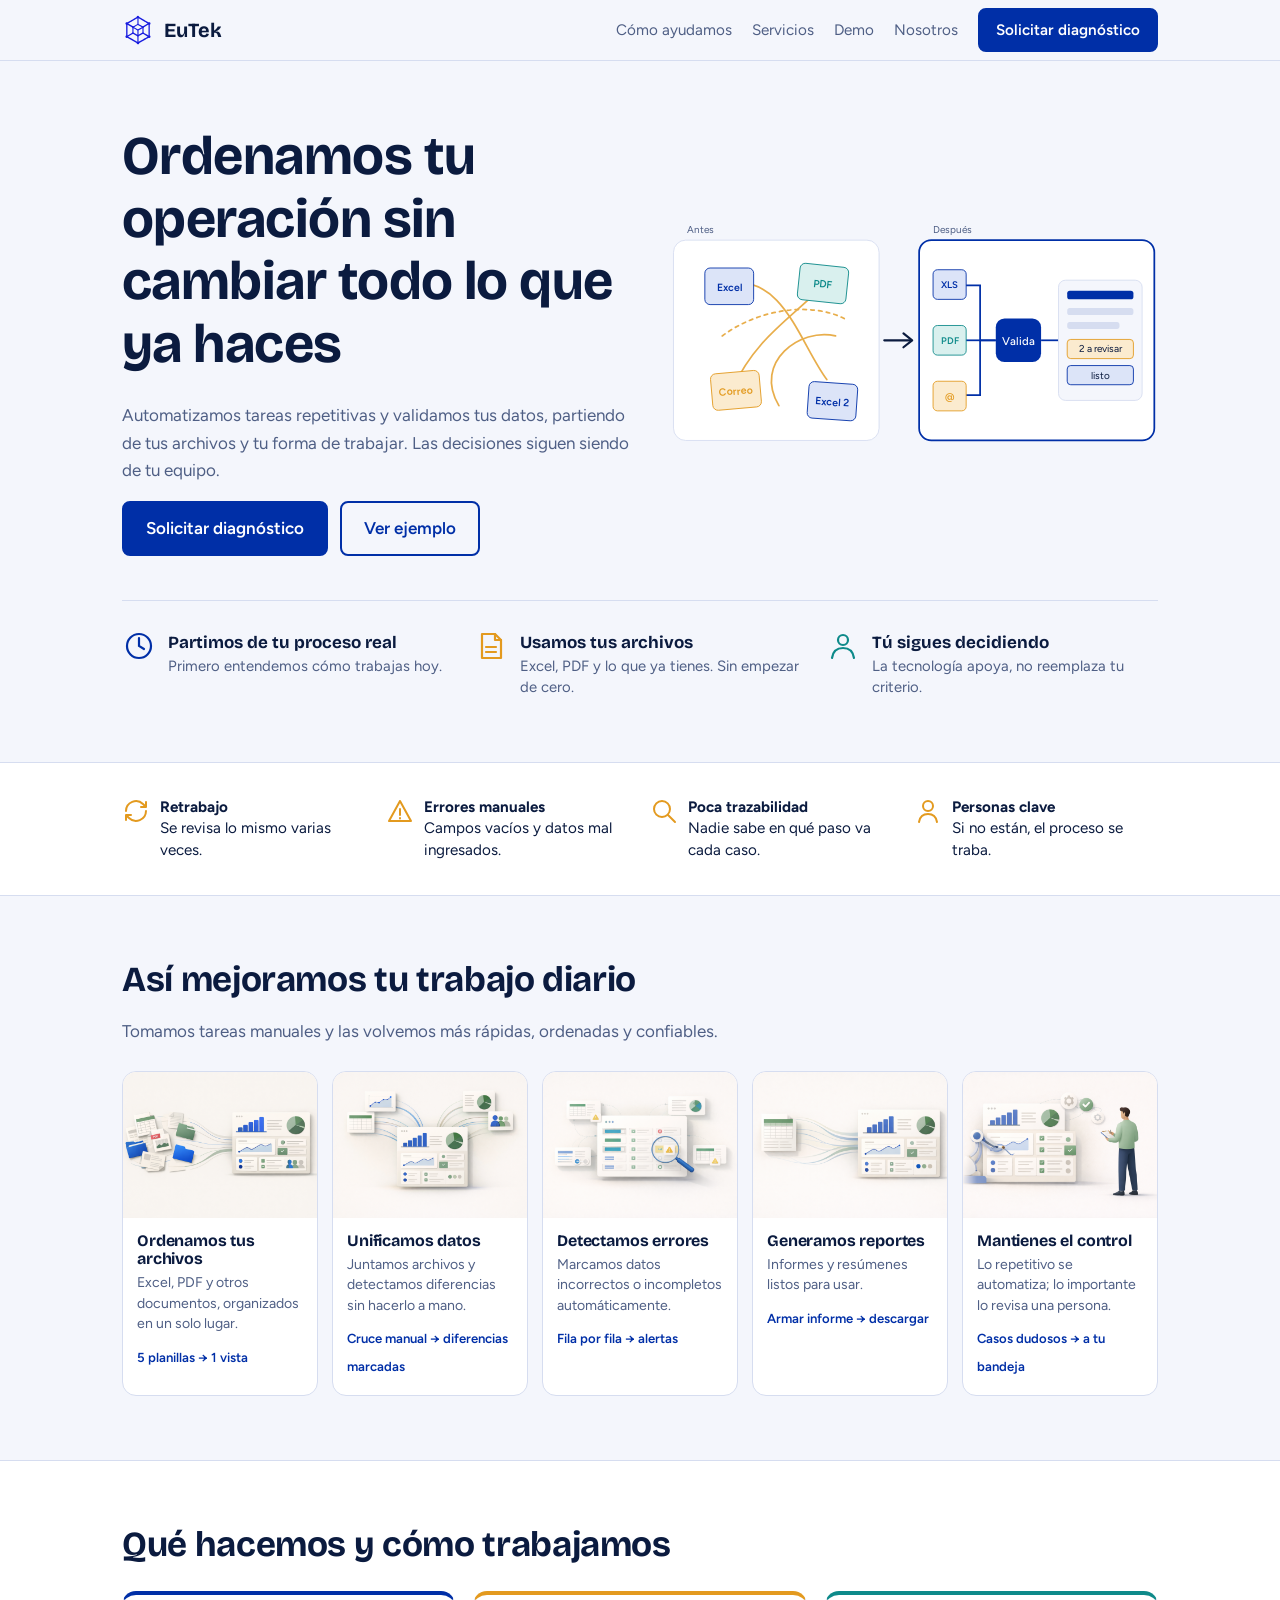
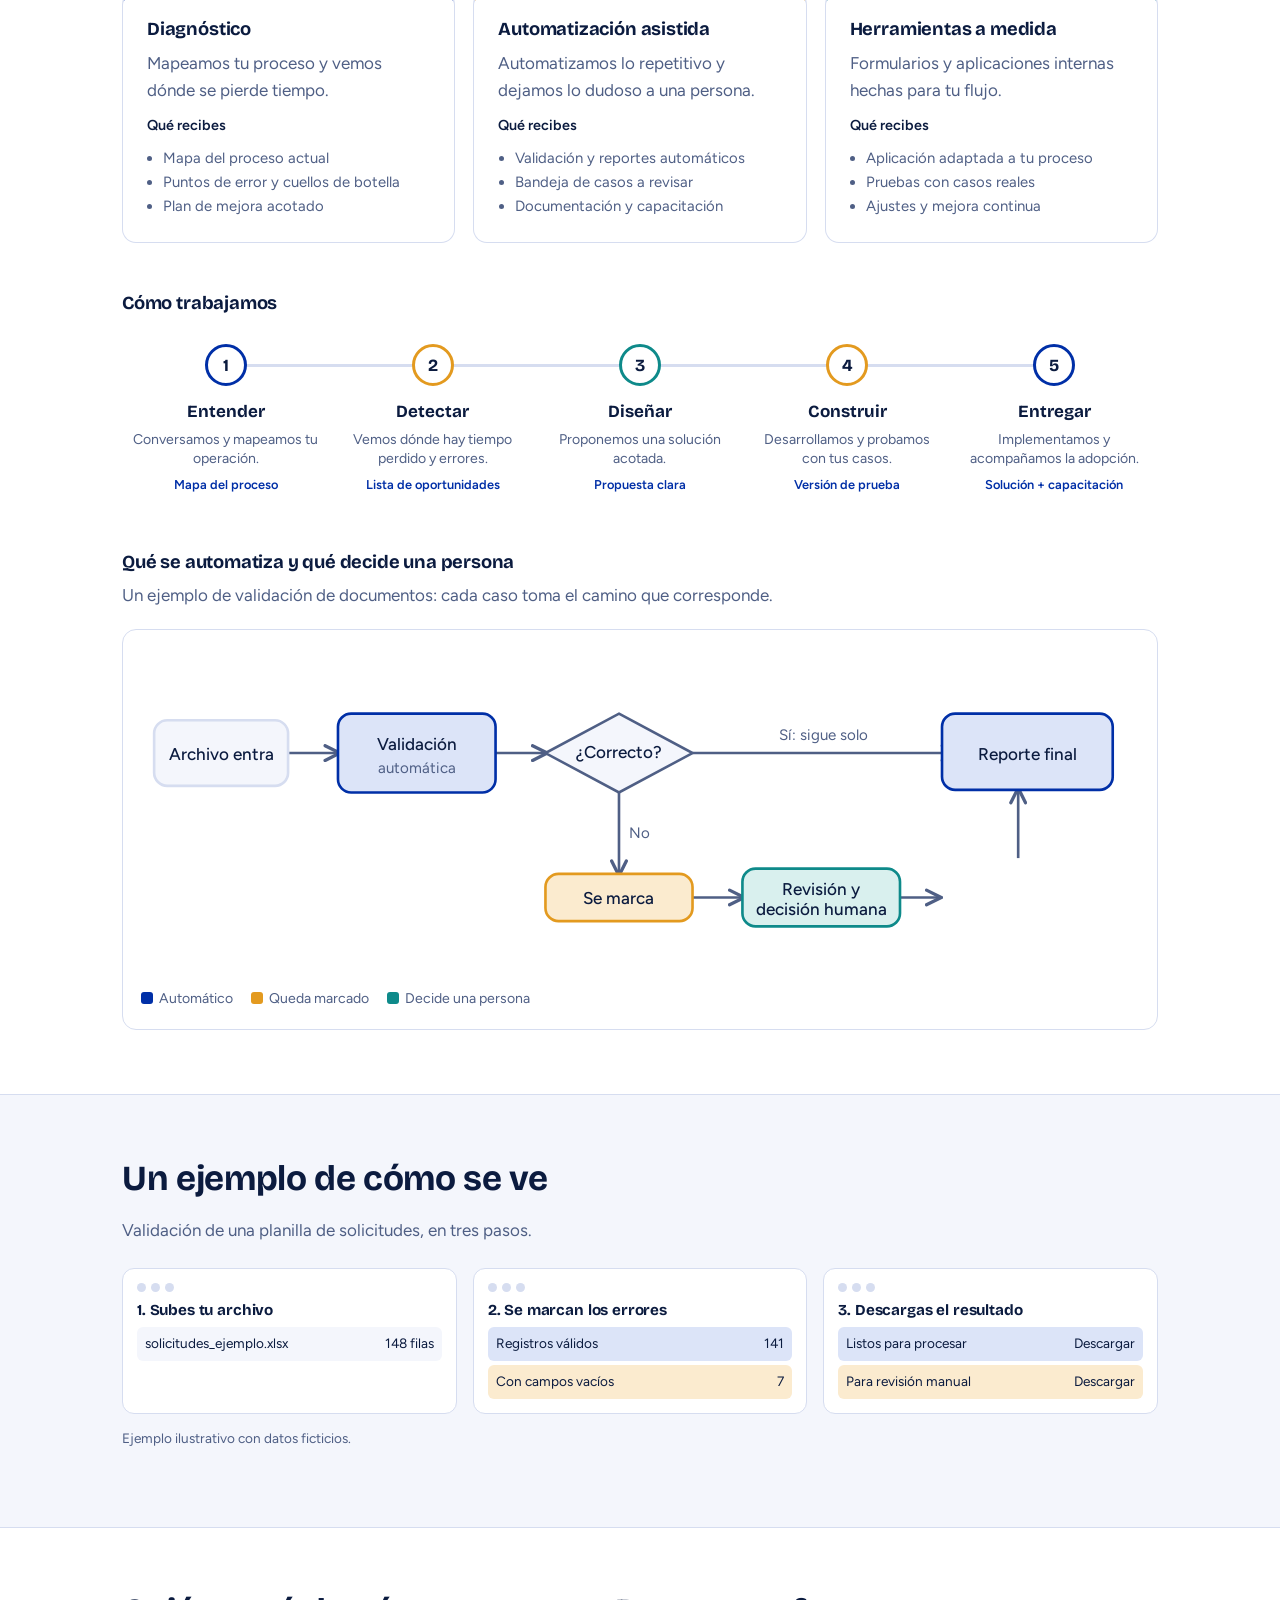
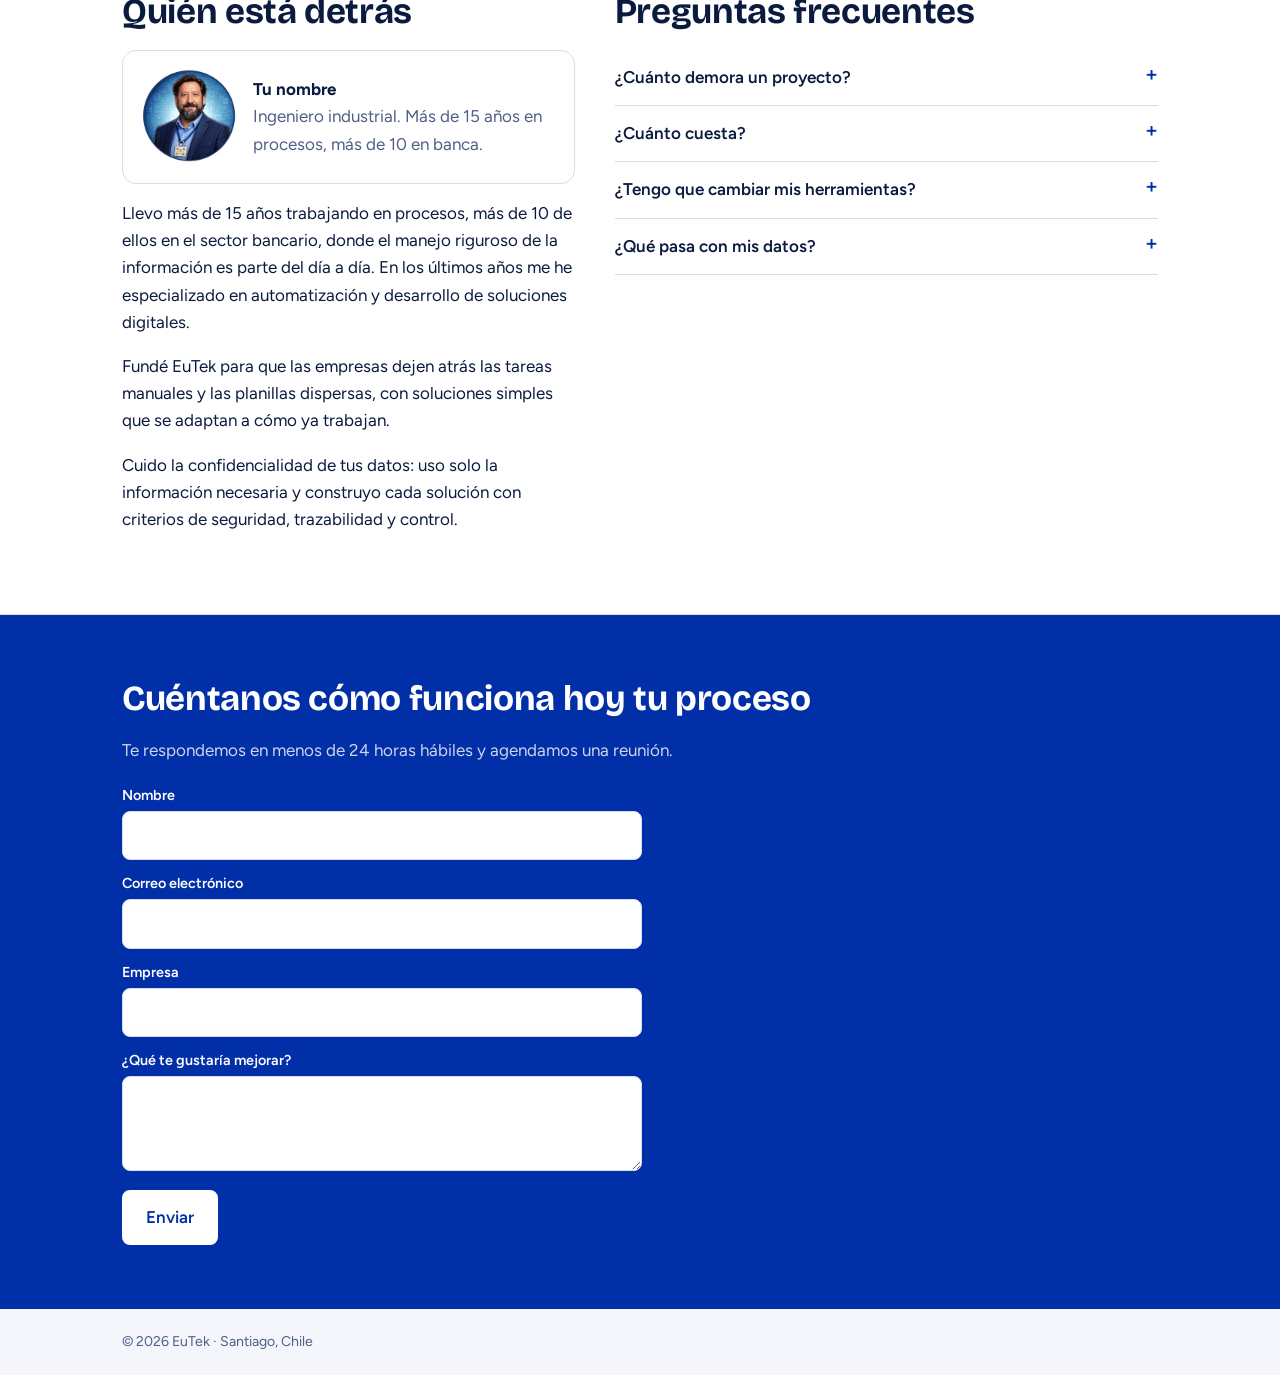
==== index.html @ 3144bad8 "rediseño pagina eutek" ====
<!DOCTYPE html>
<html lang="es">
<head>
<meta charset="utf-8">
<meta name="viewport" content="width=device-width, initial-scale=1, viewport-fit=cover">
<title>EuTek - Tecnología</title>
<link href="https://fonts.googleapis.com/css2?family=Bricolage+Grotesque:wght@500;700&family=Figtree:wght@400;500;600&display=swap" rel="stylesheet">

<link rel="icon" href="img/favicon.ico" type="image/svg+xml">
<link rel="icon" href="img/favicon-32.png" sizes="32x32" type="image/png">
<link rel="apple-touch-icon" href="img/apple-touch-icon.png">

<style>
:root{
  box-sizing:border-box;
  padding-top:env(safe-area-inset-top,0px);padding-bottom:env(safe-area-inset-bottom,0px);
  --bg:#F4F6FC;--surface:#FFFFFF;--ink:#0B1B3F;--muted:#4F5F85;--line:#D6DDF0;
  --brand:#002FA7;--on-brand:#FFFFFF;--auto:#002FA7;--review:#E39A1F;--human:#0E8A8A;--auto-soft:#DCE4F8;--review-soft:#FBEBCF;--human-soft:#D9F0EE;
  --head:"Bricolage Grotesque","Trebuchet MS",sans-serif;--body:"Figtree","Segoe UI",Arial,sans-serif;
}
@media (prefers-color-scheme:dark){:root:not([data-theme="light"]){
  --bg:#0A1128;--surface:#121C3D;--ink:#E8EDFA;--muted:#A3AFCF;--line:#26335E;
  --brand:#8FA8FF;--on-brand:#0A1330;--auto:#8FA8FF;--review:#F0B34A;--human:#4FCBC6;--auto-soft:#1B2A5E;--review-soft:#43330F;--human-soft:#123F3E;}}
:root[data-theme="dark"]{
  --bg:#0A1128;--surface:#121C3D;--ink:#E8EDFA;--muted:#A3AFCF;--line:#26335E;
  --brand:#8FA8FF;--on-brand:#0A1330;--auto:#8FA8FF;--review:#F0B34A;--human:#4FCBC6;--auto-soft:#1B2A5E;--review-soft:#43330F;--human-soft:#123F3E;}
html{scroll-padding-top:env(safe-area-inset-top,0px);scroll-behavior:smooth}
*,*::before,*::after{box-sizing:inherit}
body{margin:0;background:var(--bg);color:var(--ink);font:400 17px/1.6 var(--body)}
h1,h2,h3{font-family:var(--head);line-height:1.15;margin:0 0 .5em;letter-spacing:-.01em}
h1{font-size:clamp(2.1rem,5vw,3.4rem);font-weight:700}
h2{font-size:clamp(1.6rem,3.2vw,2.2rem);font-weight:700}
h3{font-size:1.15rem;font-weight:700}
p{margin:0 0 1em;max-width:62ch}
a{color:inherit}
.wrap{max-width:1080px;margin:0 auto;padding:0 22px}
section{padding:64px 0}
.sub{color:var(--muted)}
header.top{position:sticky;top:0;z-index:5;background:var(--bg);border-bottom:1px solid var(--line);padding-top:env(safe-area-inset-top,0px)}
header.top .wrap{display:flex;align-items:center;justify-content:space-between;height:60px}
.logo{display:inline-flex;align-items:center;gap:10px;font-family:var(--head);font-weight:700;font-size:1.25rem;text-decoration:none}
.logo img{height:32px;width:auto;display:block}
nav a{margin-left:20px;text-decoration:none;font-size:.95rem;color:var(--muted)}
nav a:hover{color:var(--ink)}
.btn{display:inline-block;background:var(--brand);color:var(--on-brand);padding:12px 22px;border-radius:8px;text-decoration:none;font-weight:600;border:2px solid var(--brand)}
.btn.alt{background:transparent;color:var(--brand)}
.btn:focus-visible,a:focus-visible,summary:focus-visible,input:focus-visible,textarea:focus-visible{outline:3px solid var(--human);outline-offset:2px}
@media (max-width:700px){nav a:not(.btn){display:none}}
/* hero */
.hero{display:grid;grid-template-columns:1.05fr 1fr;gap:36px;align-items:center}
.hero .ctas{display:flex;gap:12px;flex-wrap:wrap;margin-top:8px}
.pillars{display:grid;grid-template-columns:repeat(3,1fr);gap:20px;margin-top:44px;border-top:1px solid var(--line);padding-top:28px}
.pillars div{display:flex;gap:12px;align-items:flex-start}
.pillars svg{flex:none;width:34px;height:34px}
.pillars b{display:block;font-family:var(--head)}
.pillars span{color:var(--muted);font-size:.93rem;line-height:1.4;display:block}
@media (max-width:860px){.hero{grid-template-columns:1fr}.pillars{grid-template-columns:1fr}}
.diagram{width:100%;height:auto;display:block}
.dtext{font:500 13px var(--body);fill:var(--ink)}
.dsmall{font:400 11.5px var(--body);fill:var(--muted)}
/* problem strip */
.strip{background:var(--surface);border-block:1px solid var(--line);padding:34px 0}
.strip .wrap{display:grid;grid-template-columns:repeat(4,1fr);gap:20px}
.strip div{display:flex;gap:10px;align-items:flex-start;font-size:.95rem;line-height:1.4}
.strip svg{flex:none;width:28px;height:28px}
.strip b{display:block}
@media (max-width:860px){.strip .wrap{grid-template-columns:1fr 1fr}}
@media (max-width:520px){.strip .wrap{grid-template-columns:1fr}}
/* laminas */
.laminas{display:grid;grid-template-columns:repeat(5,1fr);gap:14px;margin-top:26px}
.lam{background:var(--surface);border:1px solid var(--line);border-radius:14px;overflow:hidden;display:flex;flex-direction:column}
.lam .img{aspect-ratio:4/3;background:var(--auto-soft);display:grid;place-items:center;color:var(--auto);font:500 .78rem var(--body);text-align:center;padding:8px}
.lam:nth-child(2) .img{background:var(--human-soft);color:var(--human)}
.lam:nth-child(3) .img{background:var(--review-soft);color:var(--review)}
.lam:nth-child(5) .img{background:var(--human-soft);color:var(--human)}
.lam .t{padding:14px 14px 16px}
.lam h3{font-size:1rem;margin-bottom:.3em}
.lam p{font-size:.88rem;color:var(--muted);margin:0 0 .6em;line-height:1.45}
.lam .ba{font-size:.82rem;font-weight:600;color:var(--auto)}
@media (max-width:980px){.laminas{grid-template-columns:repeat(2,1fr)}.lam:last-child{grid-column:1/-1}}
@media (max-width:520px){.laminas{grid-template-columns:1fr}}

.lam .img{padding:0}
.lam .img img{width:100%;height:100%;object-fit:cover;display:block}


/* services */
.cards{display:grid;grid-template-columns:repeat(3,1fr);gap:18px;margin:26px 0 50px}
.card{background:var(--surface);border:1px solid var(--line);border-radius:14px;padding:24px;border-top:4px solid var(--auto)}
.card:nth-child(2){border-top-color:var(--review)}
.card:nth-child(3){border-top-color:var(--human)}
.card ul{margin:.6em 0 0;padding-left:1.1em;color:var(--muted);font-size:.93rem}
.card .lbl{font-weight:600;font-size:.9rem}
@media (max-width:860px){.cards{grid-template-columns:1fr}}
.tl{list-style:none;margin:30px 0 0;padding:0;display:grid;grid-template-columns:repeat(5,1fr);position:relative}
.tl::before{content:"";position:absolute;left:10%;right:10%;top:20px;height:3px;background:var(--line)}
.tl li{position:relative;text-align:center;padding:0 8px}
.tl .dot{width:42px;height:42px;border-radius:50%;background:var(--surface);border:3px solid var(--auto);display:grid;place-items:center;margin:0 auto 12px;position:relative;font-weight:700;font-family:var(--head)}
.tl li:nth-child(2) .dot{border-color:var(--review)}.tl li:nth-child(3) .dot{border-color:var(--human)}
.tl li:nth-child(4) .dot{border-color:var(--review)}.tl li:nth-child(5) .dot{border-color:var(--auto)}
.tl b{display:block;font-family:var(--head)}
.tl span{font-size:.88rem;color:var(--muted);display:block;line-height:1.4;margin-top:4px}
.tl em{font-style:normal;font-size:.8rem;font-weight:600;color:var(--auto);display:block;margin-top:6px}
@media (max-width:760px){
 .tl{grid-template-columns:1fr;gap:20px}.tl::before{left:21px;right:auto;top:0;bottom:0;width:3px;height:auto}
 .tl li{text-align:left;padding-left:60px}.tl .dot{position:absolute;left:0;top:0;margin:0}}
.flowbox{background:var(--surface);border:1px solid var(--line);border-radius:14px;padding:18px;margin-top:20px;overflow-x:auto}
.flowbox .diagram{min-width:640px}
.legend{display:flex;gap:18px;flex-wrap:wrap;font-size:.88rem;color:var(--muted);margin-top:12px}
.legend i{display:inline-block;width:12px;height:12px;border-radius:3px;margin-right:6px;vertical-align:-1px}
/* demo */
.demo{display:grid;grid-template-columns:repeat(3,1fr);gap:16px;margin-top:24px}
.shot{background:var(--surface);border:1px solid var(--line);border-radius:12px;padding:14px;font-size:.85rem}
.shot .bar{display:flex;gap:5px;margin-bottom:10px}.shot .bar i{width:9px;height:9px;border-radius:50%;background:var(--line)}
.shot h3{font-size:.95rem}
.row{display:flex;justify-content:space-between;padding:6px 8px;border-radius:6px;margin-top:4px;background:var(--bg)}
.row.bad{background:var(--review-soft)}.row.ok{background:var(--auto-soft)}
.note{font-size:.85rem;color:var(--muted);margin-top:14px}
@media (max-width:860px){.demo{grid-template-columns:1fr}}
/* about + faq */
.two{display:grid;grid-template-columns:1fr 1.2fr;gap:40px}
@media (max-width:860px){.two{grid-template-columns:1fr}}
.me{display:flex;gap:16px;align-items:center;background:var(--surface);border:1px solid var(--line);border-radius:14px;padding:18px}
.avatar{width:96px;height:96px;border-radius:50%;object-fit:cover;flex:none}

details{border-bottom:1px solid var(--line);padding:14px 0}
summary{cursor:pointer;font-weight:600;list-style:none;display:flex;justify-content:space-between;gap:12px}
summary::after{content:"+";color:var(--auto);font-size:1.3rem;line-height:1}
details[open] summary::after{content:"–"}
details p{margin:.7em 0 0;color:var(--muted)}
/* contact */
.contact{background:#002FA7;color:#fff}
.contact .sub{color:inherit;opacity:.8}
form{display:grid;gap:12px;max-width:520px;margin-top:20px}
label{font-size:.9rem;font-weight:600}
input,textarea{width:100%;padding:12px;border-radius:8px;border:1px solid var(--line);background:var(--surface);color:var(--ink);font:inherit;margin-top:4px}
.contact .btn{background:#fff;border-color:#fff;color:#002FA7;cursor:pointer;font:inherit;font-weight:600;justify-self:start}
.contact input:focus-visible,.contact textarea:focus-visible,.contact .btn:focus-visible{outline-color:#fff}
footer{padding:22px 0;font-size:.88rem;color:var(--muted)}

</style>
</head>
<body>
<header class="top"><div class="wrap">
  <a class="logo" href="#inicio"><img src="img/logo.svg" alt="" width="32" height="32"><span>EuTek</span></a>
  <nav><a href="#ayuda">Cómo ayudamos</a><a href="#servicios">Servicios</a><a href="#demo">Demo</a><a href="#nosotros">Nosotros</a><a class="btn" href="#contacto" style="margin-left:20px;padding:8px 16px;color:var(--on-brand)">Solicitar diagnóstico</a></nav>
</div></header>

<!-- 1. HERO + PROPUESTA DE VALOR -->
<section id="inicio"><div class="wrap">
  <div class="hero">
    <div>
      <h1>Ordenamos tu operación sin cambiar todo lo que ya haces</h1>
      <p class="sub">Automatizamos tareas repetitivas y validamos tus datos, partiendo de tus archivos y tu forma de trabajar. Las decisiones siguen siendo de tu equipo.</p>
      <div class="ctas"><a class="btn" href="#contacto">Solicitar diagnóstico</a><a class="btn alt" href="#demo">Ver ejemplo</a></div>
    </div>
    <!-- Diagrama 1: antes -> después -->
    <svg class="diagram" viewBox="0 0 560 290" role="img" aria-label="Antes: archivos dispersos con flechas cruzadas. Después: los archivos entran a un flujo ordenado que termina en un panel claro.">
      <rect x="4" y="30" width="236" height="230" rx="14" fill="var(--surface)" stroke="var(--line)"/>
      <text x="20" y="22" class="dsmall">Antes</text>
      <g stroke="var(--review)" stroke-width="2" fill="none" stroke-linecap="round" opacity=".8">
        <path d="M70 80 C130 70 150 150 180 190"/><path d="M180 78 C140 120 100 140 72 200"/><path d="M125 220 C95 170 150 130 190 140"/><path d="M60 140 C100 110 160 100 200 120" stroke-dasharray="4 5"/>
      </g>
      <g font-family="var(--body)" font-size="12" font-weight="600">
        <g transform="translate(40 62)"><rect width="56" height="42" rx="6" fill="var(--auto-soft)" stroke="var(--auto)"/><text x="28" y="26" text-anchor="middle" fill="var(--auto)">Excel</text></g>
        <g transform="translate(150 56) rotate(6)"><rect width="56" height="42" rx="6" fill="var(--human-soft)" stroke="var(--human)"/><text x="28" y="26" text-anchor="middle" fill="var(--human)">PDF</text></g>
        <g transform="translate(46 184) rotate(-5)"><rect width="56" height="42" rx="6" fill="var(--review-soft)" stroke="var(--review)"/><text x="28" y="26" text-anchor="middle" fill="var(--review)">Correo</text></g>
        <g transform="translate(160 192) rotate(4)"><rect width="56" height="42" rx="6" fill="var(--auto-soft)" stroke="var(--auto)"/><text x="28" y="26" text-anchor="middle" fill="var(--auto)">Excel 2</text></g>
      </g>
      <path d="M246 145h30" stroke="var(--ink)" stroke-width="2.5" stroke-linecap="round"/><path d="M268 137l10 8-10 8" fill="none" stroke="var(--ink)" stroke-width="2.5" stroke-linecap="round" stroke-linejoin="round"/>
      <rect x="286" y="30" width="270" height="230" rx="14" fill="var(--surface)" stroke="var(--auto)" stroke-width="2"/>
      <text x="302" y="22" class="dsmall">Después</text>
      <g stroke="var(--auto)" stroke-width="2" fill="none"><path d="M338 82h18v63h18"/><path d="M338 145h36"/><path d="M338 208h18v-63"/></g>
      <g font-family="var(--body)" font-size="11" font-weight="600">
        <rect x="302" y="64" width="38" height="34" rx="5" fill="var(--auto-soft)" stroke="var(--auto)"/><text x="321" y="85" text-anchor="middle" fill="var(--auto)">XLS</text>
        <rect x="302" y="128" width="38" height="34" rx="5" fill="var(--human-soft)" stroke="var(--human)"/><text x="321" y="149" text-anchor="middle" fill="var(--human)">PDF</text>
        <rect x="302" y="192" width="38" height="34" rx="5" fill="var(--review-soft)" stroke="var(--review)"/><text x="321" y="213" text-anchor="middle" fill="var(--review)">@</text>
      </g>
      <rect x="374" y="120" width="52" height="50" rx="10" fill="var(--auto)"/><text x="400" y="150" text-anchor="middle" class="dtext" style="fill:var(--on-brand)">Valida</text>
      <path d="M426 145h20" stroke="var(--auto)" stroke-width="2"/>
      <rect x="446" y="76" width="96" height="138" rx="8" fill="var(--bg)" stroke="var(--line)"/>
      <rect x="456" y="88" width="76" height="10" rx="3" fill="var(--auto)"/>
      <rect x="456" y="108" width="76" height="8" rx="3" fill="var(--line)"/><rect x="456" y="124" width="60" height="8" rx="3" fill="var(--line)"/>
      <rect x="456" y="144" width="76" height="22" rx="4" fill="var(--review-soft)" stroke="var(--review)"/><text x="494" y="159" text-anchor="middle" class="dsmall" style="fill:var(--ink)">2 a revisar</text>
      <rect x="456" y="174" width="76" height="22" rx="4" fill="var(--auto-soft)" stroke="var(--auto)"/><text x="494" y="189" text-anchor="middle" class="dsmall" style="fill:var(--ink)">listo</text>
    </svg>
  </div>
  <div class="pillars">
    <div><svg viewBox="0 0 34 34" fill="none" stroke="var(--auto)" stroke-width="2.2" stroke-linecap="round"><circle cx="17" cy="17" r="12"/><path d="M17 9v8l5 3"/></svg><p style="margin:0"><b>Partimos de tu proceso real</b><span>Primero entendemos cómo trabajas hoy.</span></p></div>
    <div><svg viewBox="0 0 34 34" fill="none" stroke="var(--review)" stroke-width="2.2" stroke-linecap="round" stroke-linejoin="round"><path d="M8 5h13l6 6v18H8z"/><path d="M21 5v6h6M12 18h10M12 23h10"/></svg><p style="margin:0"><b>Usamos tus archivos</b><span>Excel, PDF y lo que ya tienes. Sin empezar de cero.</span></p></div>
    <div><svg viewBox="0 0 34 34" fill="none" stroke="var(--human)" stroke-width="2.2" stroke-linecap="round" stroke-linejoin="round"><circle cx="17" cy="11" r="5"/><path d="M6 29c1-7 5-10 11-10s10 3 11 10"/></svg><p style="margin:0"><b>Tú sigues decidiendo</b><span>La tecnología apoya, no reemplaza tu criterio.</span></p></div>
  </div>
</div></section>

<!-- 2. EL PROBLEMA (franja) -->
<div class="strip"><div class="wrap">
  <div><svg viewBox="0 0 28 28" fill="none" stroke="var(--review)" stroke-width="2" stroke-linecap="round" stroke-linejoin="round"><path d="M4 14a10 10 0 0 1 17-7l3 3M24 14a10 10 0 0 1-17 7l-3-3M24 5v5h-5M4 23v-5h5"/></svg><p style="margin:0"><b>Retrabajo</b>Se revisa lo mismo varias veces.</p></div>
  <div><svg viewBox="0 0 28 28" fill="none" stroke="var(--review)" stroke-width="2" stroke-linecap="round" stroke-linejoin="round"><path d="M14 4 3 24h22z"/><path d="M14 12v6M14 21v.5"/></svg><p style="margin:0"><b>Errores manuales</b>Campos vacíos y datos mal ingresados.</p></div>
  <div><svg viewBox="0 0 28 28" fill="none" stroke="var(--review)" stroke-width="2" stroke-linecap="round" stroke-linejoin="round"><circle cx="12" cy="12" r="8"/><path d="m18 18 7 7"/></svg><p style="margin:0"><b>Poca trazabilidad</b>Nadie sabe en qué paso va cada caso.</p></div>
  <div><svg viewBox="0 0 28 28" fill="none" stroke="var(--review)" stroke-width="2" stroke-linecap="round" stroke-linejoin="round"><circle cx="14" cy="9" r="5"/><path d="M5 25c1-6 4-8 9-8s8 2 9 8"/></svg><p style="margin:0"><b>Personas clave</b>Si no están, el proceso se traba.</p></div>
</div></div>

<!-- 3. CÓMO AYUDAMOS (láminas) -->
<section id="ayuda"><div class="wrap">
  <h2>Así mejoramos tu trabajo diario</h2>
  <p class="sub">Tomamos tareas manuales y las volvemos más rápidas, ordenadas y confiables.</p>
  <div class="laminas">
    <article class="lam"><div class="img"><img src="img/lamina1.png" alt="Archivos dispersos reunidos en una sola vista" width="800" height="600" loading="lazy"></div><div class="t"><h3>Ordenamos tus archivos</h3><p>Excel, PDF y otros documentos, organizados en un solo lugar.</p><span class="ba">5 planillas → 1 vista</span></div></article>
    <article class="lam"><div class="img"><img src="img/lamina2.png" alt="Archivos unificados en un solo panel" width="800" height="600" loading="lazy"></div><div class="t"><h3>Unificamos datos</h3><p>Juntamos archivos y detectamos diferencias sin hacerlo a mano.</p><span class="ba">Cruce manual → diferencias marcadas</span></div></article>
    <article class="lam"><div class="img"><img src="img/lamina3.png" alt="deteccion automatizada de inconsistencias" width="800" height="600" loading="lazy"></div><div class="t"><h3>Detectamos errores</h3><p>Marcamos datos incorrectos o incompletos automáticamente.</p><span class="ba">Fila por fila → alertas</span></div></article>
    <article class="lam"><div class="img"><img src="img/lamina4.png" alt="automatizacion de reportes" width="800" height="600" loading="lazy"></div><div class="t"><h3>Generamos reportes</h3><p>Informes y resúmenes listos para usar.</p><span class="ba">Armar informe → descargar</span></div></article>
    <article class="lam"><div class="img"><img src="img/lamina5.png" alt="tu tienes el control en todo momento" width="800" height="600" loading="lazy"></div><div class="t"><h3>Mantienes el control</h3><p>Lo repetitivo se automatiza; lo importante lo revisa una persona.</p><span class="ba">Casos dudosos → a tu bandeja</span></div></article>
  </div>
</div></section>

<!-- 4. SERVICIOS + MÉTODO + FLUJO -->
<section id="servicios" style="background:var(--surface);border-block:1px solid var(--line)"><div class="wrap">
  <h2>Qué hacemos y cómo trabajamos</h2>
  <div class="cards">
    <article class="card"><h3>Diagnóstico</h3><p class="sub" style="margin-bottom:.4em">Mapeamos tu proceso y vemos dónde se pierde tiempo.</p><span class="lbl">Qué recibes</span><ul><li>Mapa del proceso actual</li><li>Puntos de error y cuellos de botella</li><li>Plan de mejora acotado</li></ul></article>
    <article class="card"><h3>Automatización asistida</h3><p class="sub" style="margin-bottom:.4em">Automatizamos lo repetitivo y dejamos lo dudoso a una persona.</p><span class="lbl">Qué recibes</span><ul><li>Validación y reportes automáticos</li><li>Bandeja de casos a revisar</li><li>Documentación y capacitación</li></ul></article>
    <article class="card"><h3>Herramientas a medida</h3><p class="sub" style="margin-bottom:.4em">Formularios y aplicaciones internas hechas para tu flujo.</p><span class="lbl">Qué recibes</span><ul><li>Aplicación adaptada a tu proceso</li><li>Pruebas con casos reales</li><li>Ajustes y mejora continua</li></ul></article>
  </div>

  <h3>Cómo trabajamos</h3>
  <ol class="tl">
    <li><div class="dot">1</div><b>Entender</b><span>Conversamos y mapeamos tu operación.</span><em>Mapa del proceso</em></li>
    <li><div class="dot">2</div><b>Detectar</b><span>Vemos dónde hay tiempo perdido y errores.</span><em>Lista de oportunidades</em></li>
    <li><div class="dot">3</div><b>Diseñar</b><span>Proponemos una solución acotada.</span><em>Propuesta clara</em></li>
    <li><div class="dot">4</div><b>Construir</b><span>Desarrollamos y probamos con tus casos.</span><em>Versión de prueba</em></li>
    <li><div class="dot">5</div><b>Entregar</b><span>Implementamos y acompañamos la adopción.</span><em>Solución + capacitación</em></li>
  </ol>

  <h3 style="margin-top:56px">Qué se automatiza y qué decide una persona</h3>
  <p class="sub">Un ejemplo de validación de documentos: cada caso toma el camino que corresponde.</p>
  <div class="flowbox">
    <!-- Diagrama 2: flujo de automatización asistida -->
    <svg class="diagram" viewBox="0 0 760 250" role="img" aria-label="Flujo: el archivo entra, se valida automáticamente; si está correcto pasa directo al reporte final, si no va a revisión humana y luego a decisión.">
      <defs><marker id="ar" viewBox="0 0 10 10" refX="8" refY="5" markerWidth="7" markerHeight="7" orient="auto"><path d="M1 1l8 4-8 4" fill="none" stroke="var(--muted)" stroke-width="1.8" stroke-linecap="round"/></marker></defs>
      <g stroke="var(--muted)" stroke-width="2" fill="none" marker-end="url(#ar)">
        <path d="M112 80h38"/><path d="M270 80h38"/><path d="M420 80h200"/>
        <path d="M364 106v66"/><path d="M420 190h38"/><path d="M578 190h30" /><path d="M668 160V108"/>
      </g>
      <rect x="10" y="55" width="102" height="50" rx="10" fill="var(--bg)" stroke="var(--line)" stroke-width="2"/><text x="61" y="85" text-anchor="middle" class="dtext">Archivo entra</text>
      <rect x="150" y="50" width="120" height="60" rx="10" fill="var(--auto-soft)" stroke="var(--auto)" stroke-width="2"/><text x="210" y="78" text-anchor="middle" class="dtext">Validación</text><text x="210" y="95" text-anchor="middle" class="dsmall">automática</text>
      <path d="M364 50l56 30-56 30-56-30z" fill="var(--bg)" stroke="var(--muted)" stroke-width="2"/><text x="364" y="84" text-anchor="middle" class="dtext">¿Correcto?</text>
      <text x="520" y="70" text-anchor="middle" class="dsmall">Sí: sigue solo</text>
      <text x="372" y="145" class="dsmall">No</text>
      <rect x="308" y="172" width="112" height="36" rx="10" fill="var(--review-soft)" stroke="var(--review)" stroke-width="2"/><text x="364" y="195" text-anchor="middle" class="dtext">Se marca</text>
      <rect x="458" y="168" width="120" height="44" rx="10" fill="var(--human-soft)" stroke="var(--human)" stroke-width="2"/><text x="518" y="188" text-anchor="middle" class="dtext">Revisión y</text><text x="518" y="203" text-anchor="middle" class="dtext">decisión humana</text>
      <rect x="610" y="50" width="130" height="58" rx="10" fill="var(--auto-soft)" stroke="var(--auto)" stroke-width="2"/><text x="675" y="85" text-anchor="middle" class="dtext">Reporte final</text>
      <rect x="610" y="168" width="130" height="44" rx="10" fill="none"/>
    </svg>
    <div class="legend"><span><i style="background:var(--auto)"></i>Automático</span><span><i style="background:var(--review)"></i>Queda marcado</span><span><i style="background:var(--human)"></i>Decide una persona</span></div>
  </div>
</div></section>

<!-- 5. DEMO ILUSTRATIVA -->
<section id="demo"><div class="wrap">
  <h2>Un ejemplo de cómo se ve</h2>
  <p class="sub">Validación de una planilla de solicitudes, en tres pasos.</p>
  <div class="demo">
    <div class="shot"><div class="bar"><i></i><i></i><i></i></div><h3>1. Subes tu archivo</h3><div class="row"><span>solicitudes_ejemplo.xlsx</span><span>148 filas</span></div></div>
    <div class="shot"><div class="bar"><i></i><i></i><i></i></div><h3>2. Se marcan los errores</h3><div class="row ok"><span>Registros válidos</span><span>141</span></div><div class="row bad"><span>Con campos vacíos</span><span>7</span></div></div>
    <div class="shot"><div class="bar"><i></i><i></i><i></i></div><h3>3. Descargas el resultado</h3><div class="row ok"><span>Listos para procesar</span><span>Descargar</span></div><div class="row bad"><span>Para revisión manual</span><span>Descargar</span></div></div>
  </div>
  <p class="note">Ejemplo ilustrativo con datos ficticios.</p>
</div></section>

<!-- 6. NOSOTROS + FAQ -->
<section id="nosotros" style="background:var(--surface);border-block:1px solid var(--line)"><div class="wrap two">
  <div>
    <h2>Quién está detrás</h2>
    <div class="me"><img class="avatar" src="img/avatar.png" alt="Joaquín Cifuentes, fundador de EuTek" width="96" height="96"><div><b>Tu nombre</b><br><span class="sub">Ingeniero industrial. Más de 15 años en procesos, más de 10 en banca.</span></div></div>
    <p style="margin-top:16px">Llevo más de 15 años trabajando en procesos, más de 10 de ellos en el sector bancario, donde el manejo riguroso de la información es parte del día a día. En los últimos años me he especializado en automatización y desarrollo de soluciones digitales.</p>
    <p>Fundé EuTek para que las empresas dejen atrás las tareas manuales y las planillas dispersas, con soluciones simples que se adaptan a cómo ya trabajan.</p>
    <p>Cuido la confidencialidad de tus datos: uso solo la información necesaria y construyo cada solución con criterios de seguridad, trazabilidad y control.</p>
  </div>
  <div>
    <h2>Preguntas frecuentes</h2>
    <details><summary>¿Cuánto demora un proyecto?</summary><p>Depende del proceso. Después del diagnóstico recibes un plazo estimado por etapa.</p></details>
    <details><summary>¿Cuánto cuesta?</summary><p>Después de una conversación de 20 minutos, sin costo, te enviamos una propuesta con precio fijo para el diagnóstico y su plazo. Si luego decides avanzar con el proyecto, el monto del diagnóstico se descuenta íntegro. Así no pagas dos veces por entender tu proceso.</p></details>
    <details><summary>¿Tengo que cambiar mis herramientas?</summary><p>No. Trabajamos sobre tus archivos y herramientas actuales.</p></details>
    <details><summary>¿Qué pasa con mis datos?</summary><p>Se usan solo para el proyecto, con confidencialidad. Enlace a política de privacidad (pendiente).</p></details>
  </div>
</div></section>

<!-- 7. CONTACTO -->
<section id="contacto" class="contact"><div class="wrap">
  <h2>Cuéntanos cómo funciona hoy tu proceso</h2>
  <p class="sub">Te respondemos en menos de 24 horas hábiles y agendamos una reunión.</p>
  <form onsubmit="return false">
    <label>Nombre<input type="text" autocomplete="name"></label>
    <label>Correo electrónico<input type="email" autocomplete="email"></label>
    <label>Empresa<input type="text" autocomplete="organization"></label>
    <label>¿Qué te gustaría mejorar?<textarea rows="3"></textarea></label>
    <button class="btn" type="submit">Enviar</button>
  </form>
</div></section>
<footer><div class="wrap">© 2026 EuTek · Santiago, Chile</div></footer>
</body>
</html>
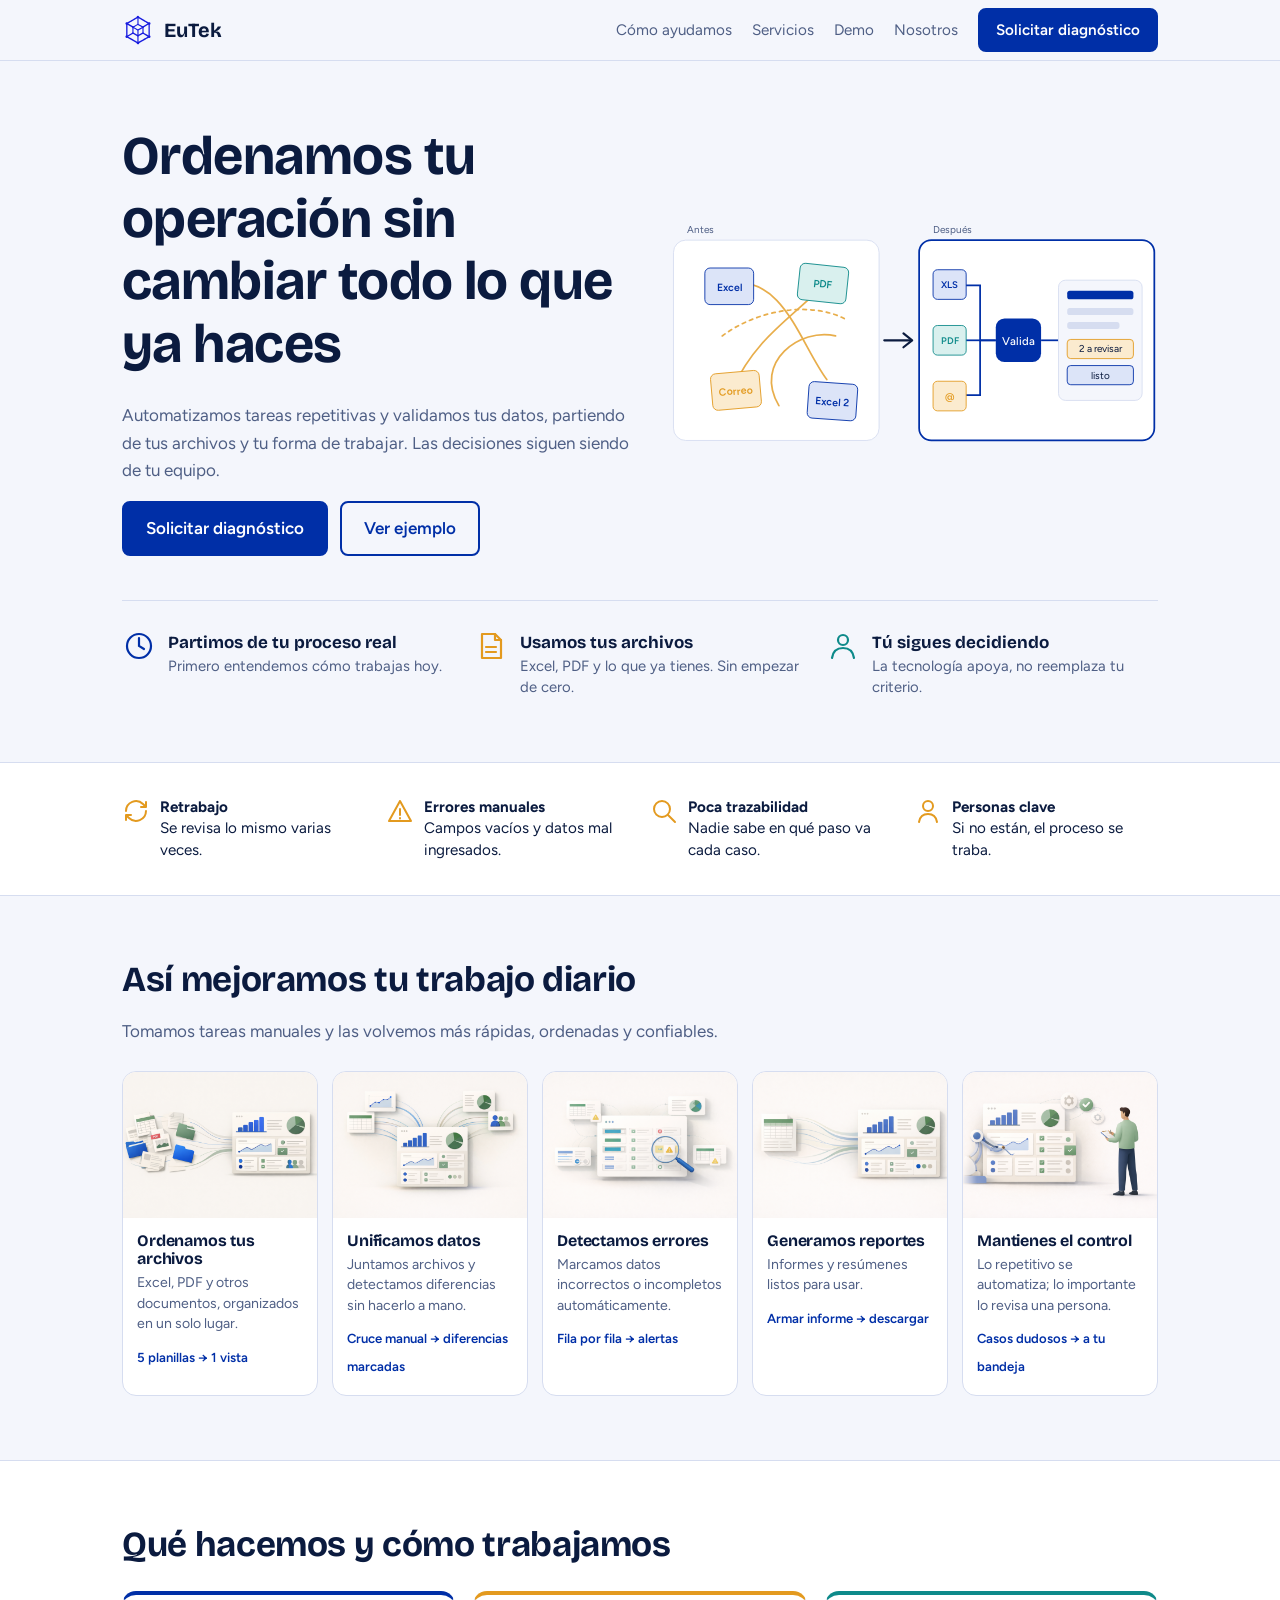
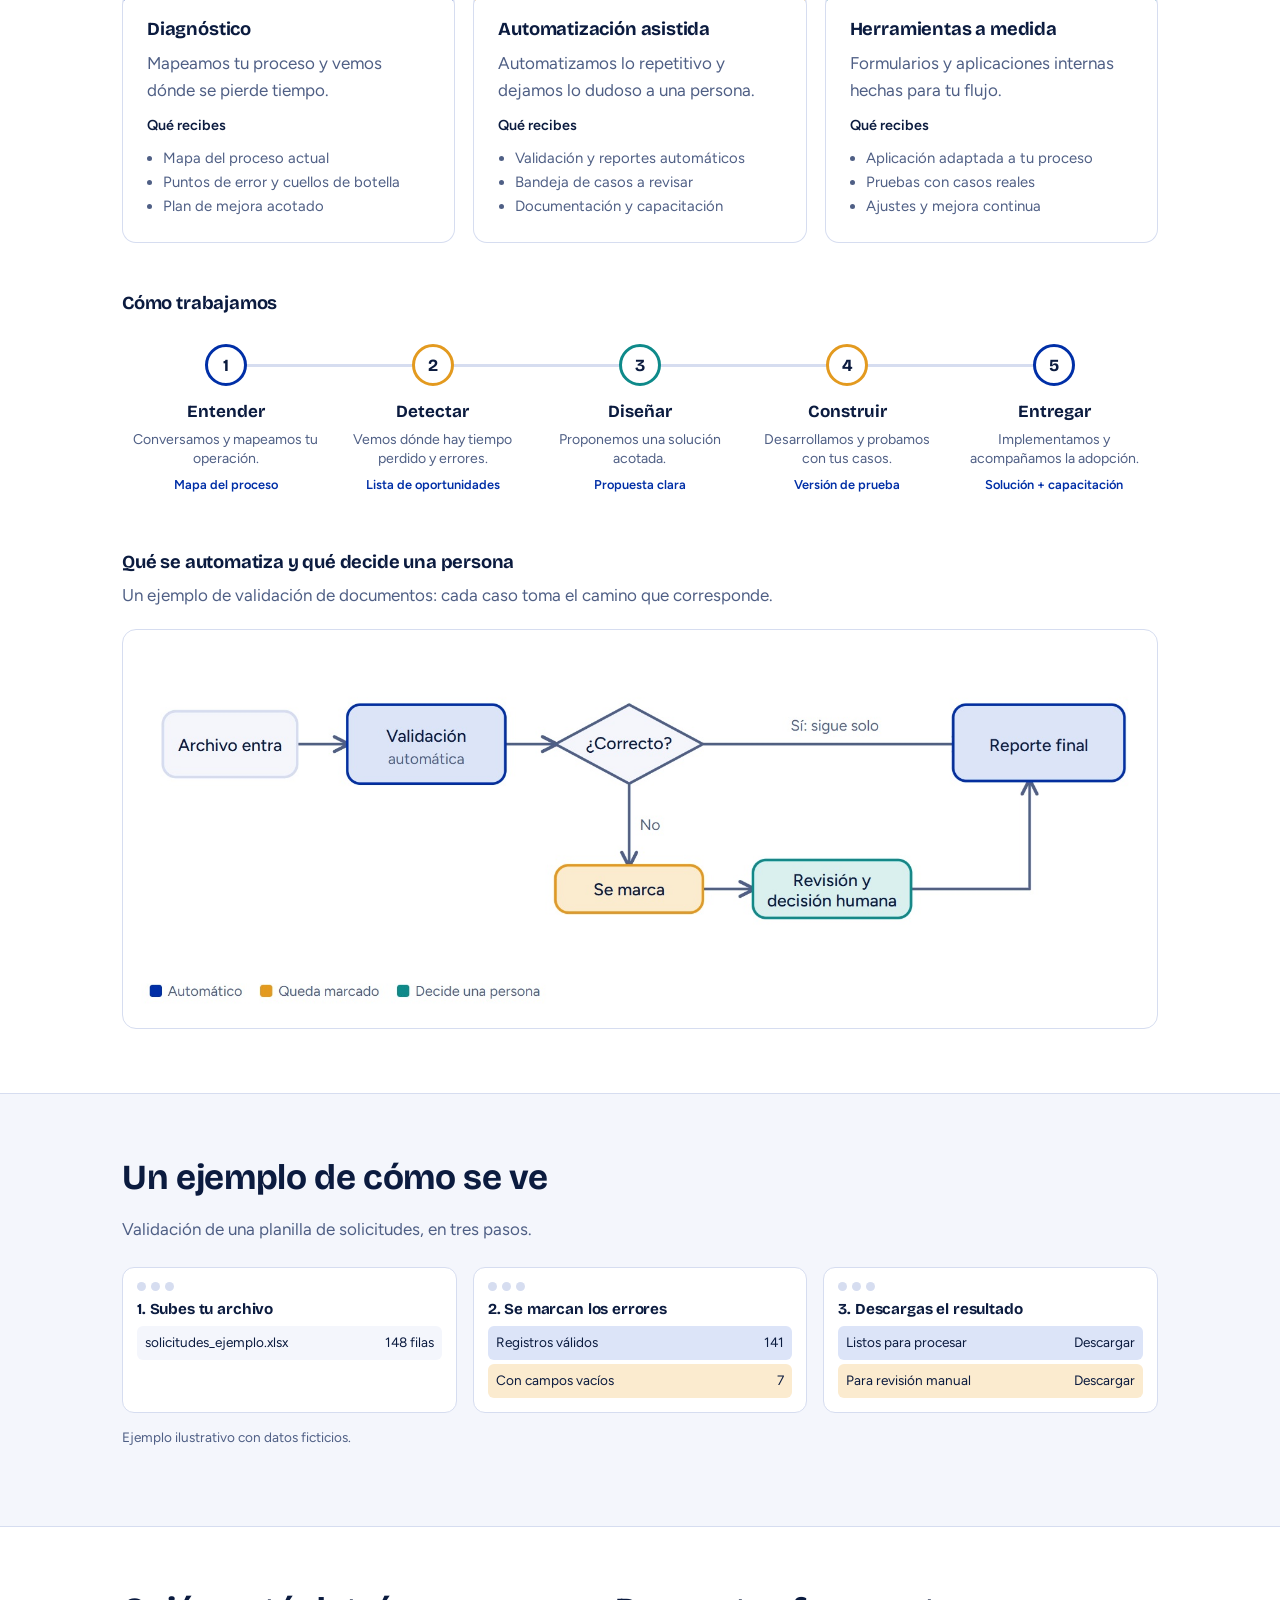
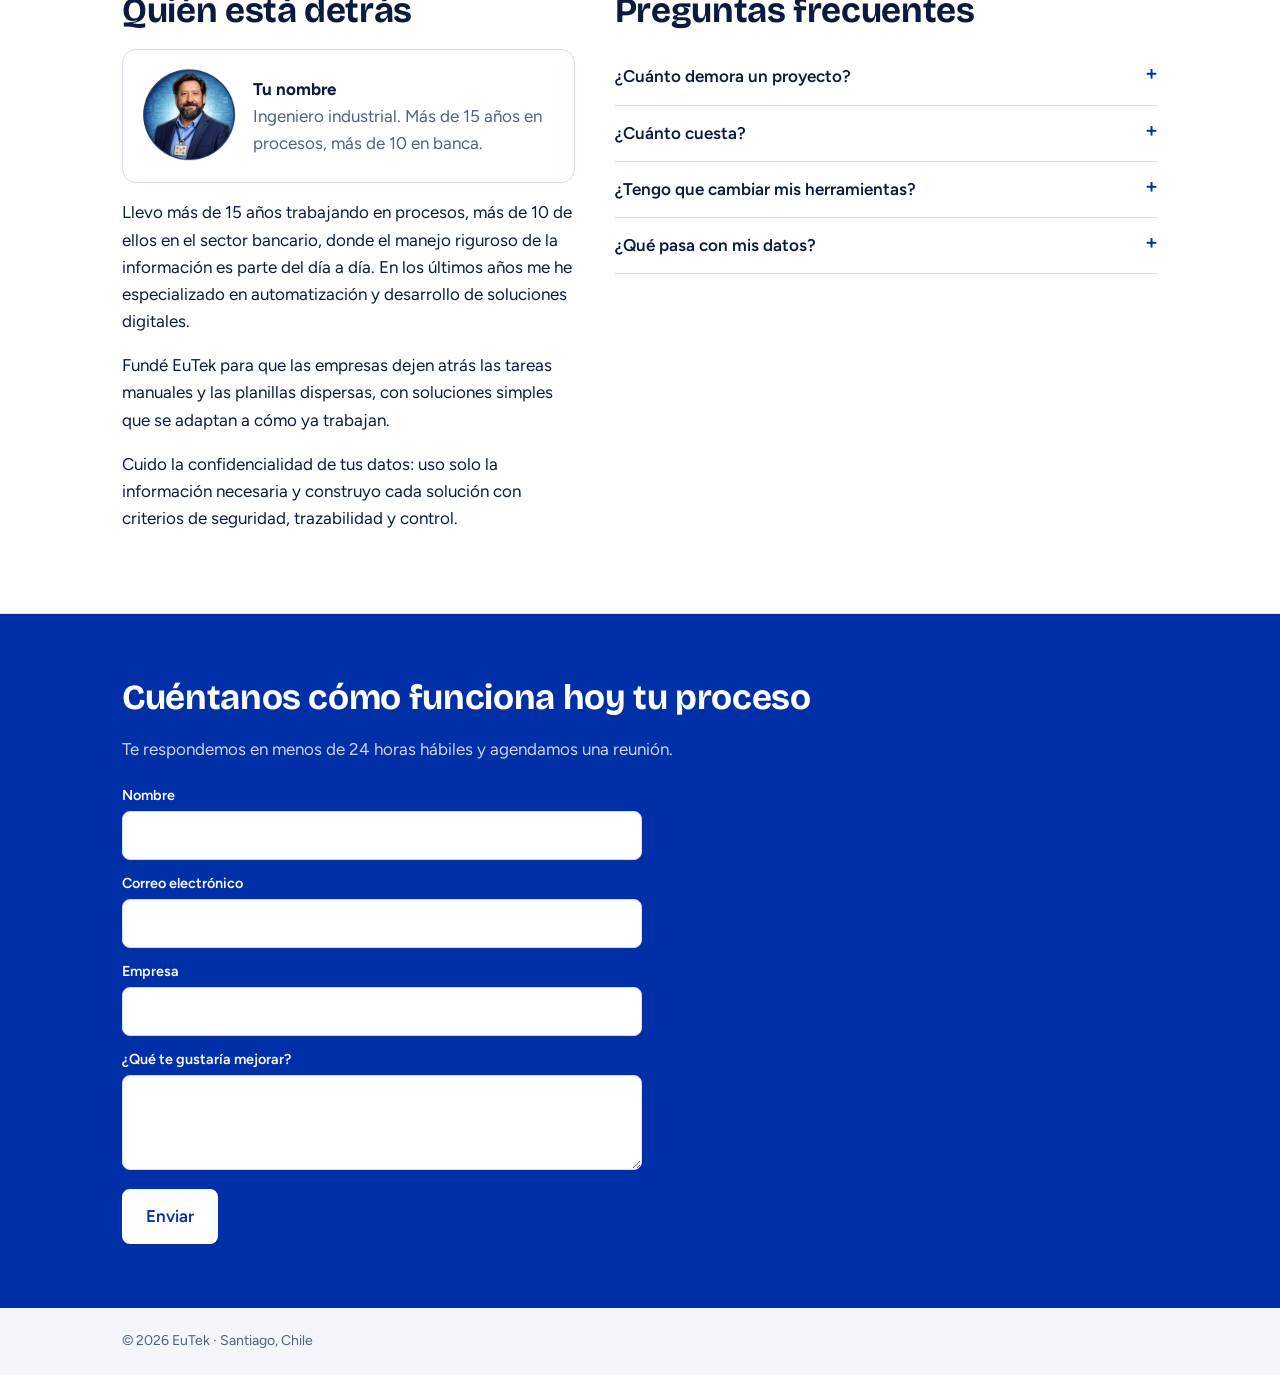
==== commit 4a0c49c3: "correccion diagrama" ====
--- a/index.html
+++ b/index.html
@@ -105,7 +105,7 @@
  .tl{grid-template-columns:1fr;gap:20px}.tl::before{left:21px;right:auto;top:0;bottom:0;width:3px;height:auto}
  .tl li{text-align:left;padding-left:60px}.tl .dot{position:absolute;left:0;top:0;margin:0}}
 .flowbox{background:var(--surface);border:1px solid var(--line);border-radius:14px;padding:18px;margin-top:20px;overflow-x:auto}
-.flowbox .diagram{min-width:640px}
+.flowbox img{display:block;width:100%;height:auto;min-width:640px}
 .legend{display:flex;gap:18px;flex-wrap:wrap;font-size:.88rem;color:var(--muted);margin-top:12px}
 .legend i{display:inline-block;width:12px;height:12px;border-radius:3px;margin-right:6px;vertical-align:-1px}
 /* demo */
@@ -233,26 +233,14 @@
 
   <h3 style="margin-top:56px">Qué se automatiza y qué decide una persona</h3>
   <p class="sub">Un ejemplo de validación de documentos: cada caso toma el camino que corresponde.</p>
+  <!-- Diagrama 2: flujo de automatización asistida -->
   <div class="flowbox">
-    <!-- Diagrama 2: flujo de automatización asistida -->
-    <svg class="diagram" viewBox="0 0 760 250" role="img" aria-label="Flujo: el archivo entra, se valida automáticamente; si está correcto pasa directo al reporte final, si no va a revisión humana y luego a decisión.">
-      <defs><marker id="ar" viewBox="0 0 10 10" refX="8" refY="5" markerWidth="7" markerHeight="7" orient="auto"><path d="M1 1l8 4-8 4" fill="none" stroke="var(--muted)" stroke-width="1.8" stroke-linecap="round"/></marker></defs>
-      <g stroke="var(--muted)" stroke-width="2" fill="none" marker-end="url(#ar)">
-        <path d="M112 80h38"/><path d="M270 80h38"/><path d="M420 80h200"/>
-        <path d="M364 106v66"/><path d="M420 190h38"/><path d="M578 190h30" /><path d="M668 160V108"/>
-      </g>
-      <rect x="10" y="55" width="102" height="50" rx="10" fill="var(--bg)" stroke="var(--line)" stroke-width="2"/><text x="61" y="85" text-anchor="middle" class="dtext">Archivo entra</text>
-      <rect x="150" y="50" width="120" height="60" rx="10" fill="var(--auto-soft)" stroke="var(--auto)" stroke-width="2"/><text x="210" y="78" text-anchor="middle" class="dtext">Validación</text><text x="210" y="95" text-anchor="middle" class="dsmall">automática</text>
-      <path d="M364 50l56 30-56 30-56-30z" fill="var(--bg)" stroke="var(--muted)" stroke-width="2"/><text x="364" y="84" text-anchor="middle" class="dtext">¿Correcto?</text>
-      <text x="520" y="70" text-anchor="middle" class="dsmall">Sí: sigue solo</text>
-      <text x="372" y="145" class="dsmall">No</text>
-      <rect x="308" y="172" width="112" height="36" rx="10" fill="var(--review-soft)" stroke="var(--review)" stroke-width="2"/><text x="364" y="195" text-anchor="middle" class="dtext">Se marca</text>
-      <rect x="458" y="168" width="120" height="44" rx="10" fill="var(--human-soft)" stroke="var(--human)" stroke-width="2"/><text x="518" y="188" text-anchor="middle" class="dtext">Revisión y</text><text x="518" y="203" text-anchor="middle" class="dtext">decisión humana</text>
-      <rect x="610" y="50" width="130" height="58" rx="10" fill="var(--auto-soft)" stroke="var(--auto)" stroke-width="2"/><text x="675" y="85" text-anchor="middle" class="dtext">Reporte final</text>
-      <rect x="610" y="168" width="130" height="44" rx="10" fill="none"/>
-    </svg>
-    <div class="legend"><span><i style="background:var(--auto)"></i>Automático</span><span><i style="background:var(--review)"></i>Queda marcado</span><span><i style="background:var(--human)"></i>Decide una persona</span></div>
-  </div>
+    <img src="img/diagrama.jpg"
+        alt="Flujo de validación: el archivo entra y se valida automáticamente. Si está correcto, pasa al reporte final; si no, queda marcado para revisión y decisión de una persona."
+        width="1618" height="587" loading="lazy">
+      
+  </div>
+  
 </div></section>
 
 <!-- 5. DEMO ILUSTRATIVA -->
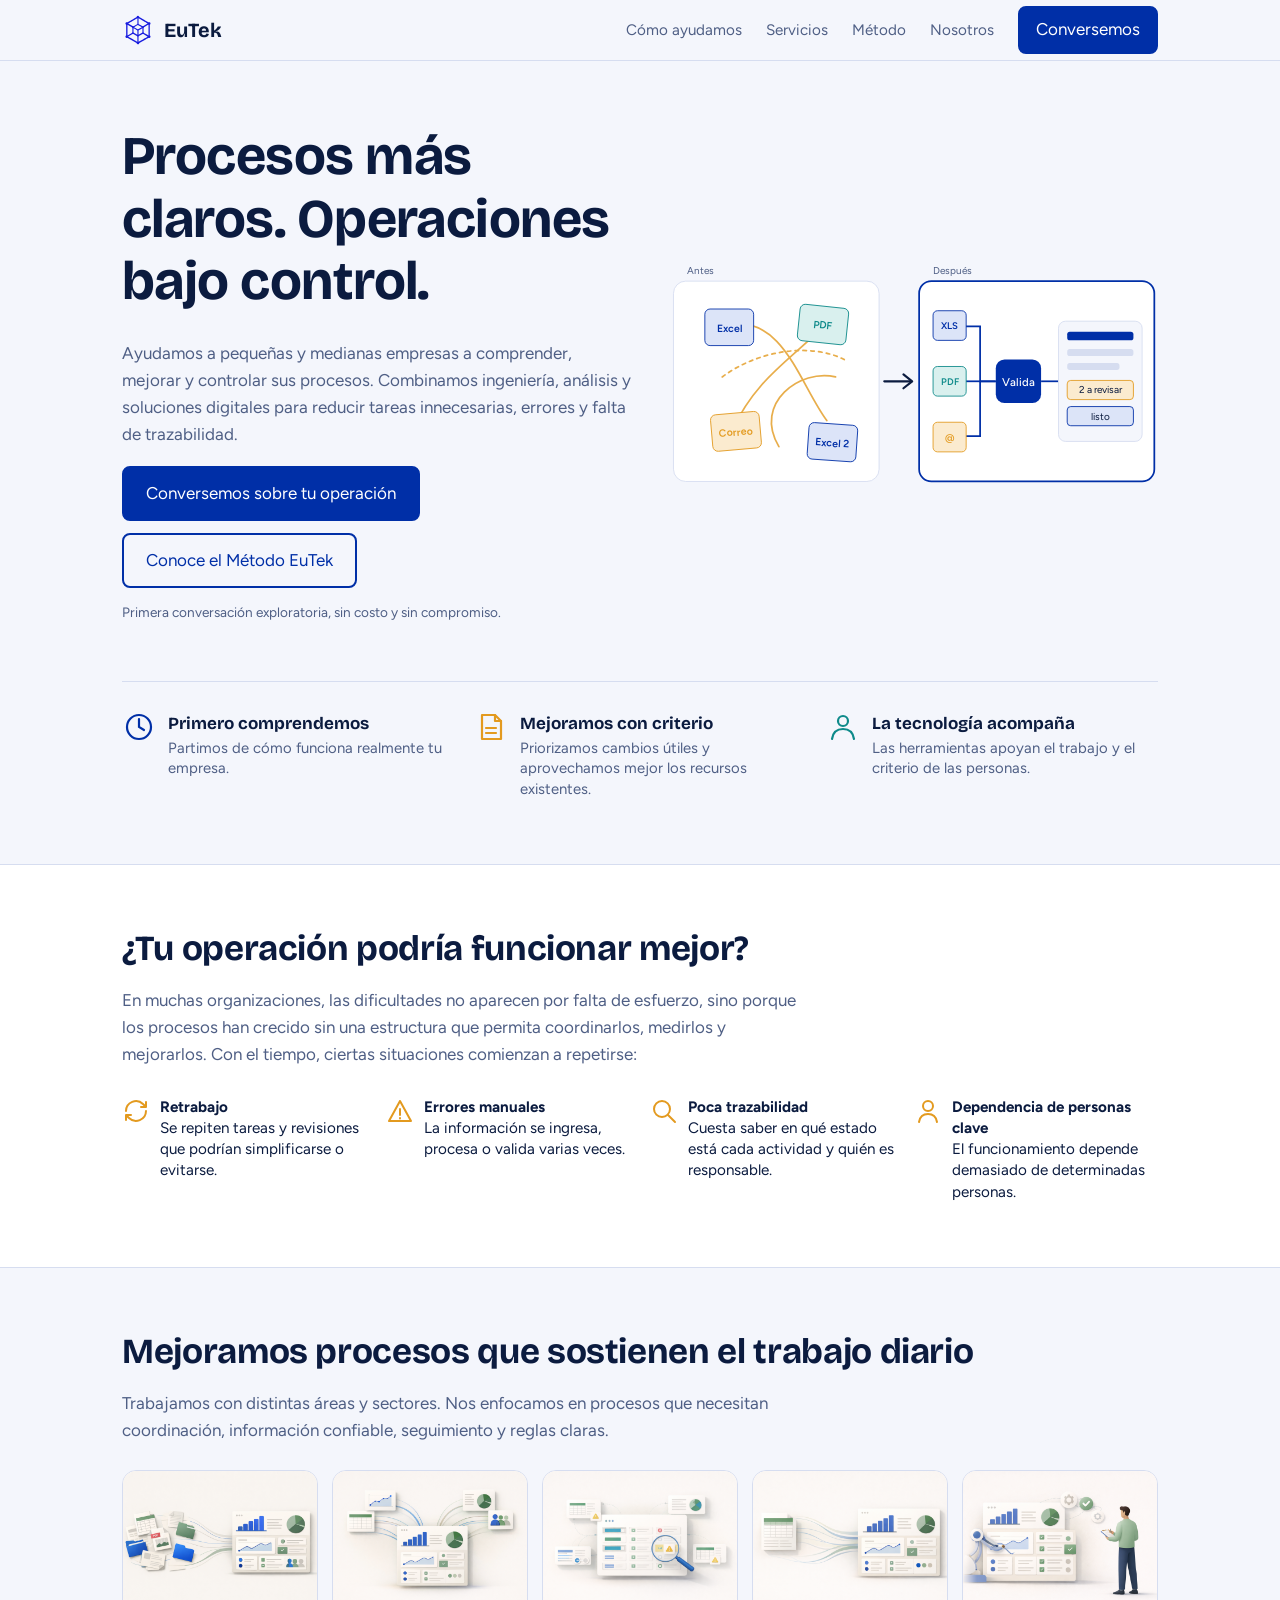
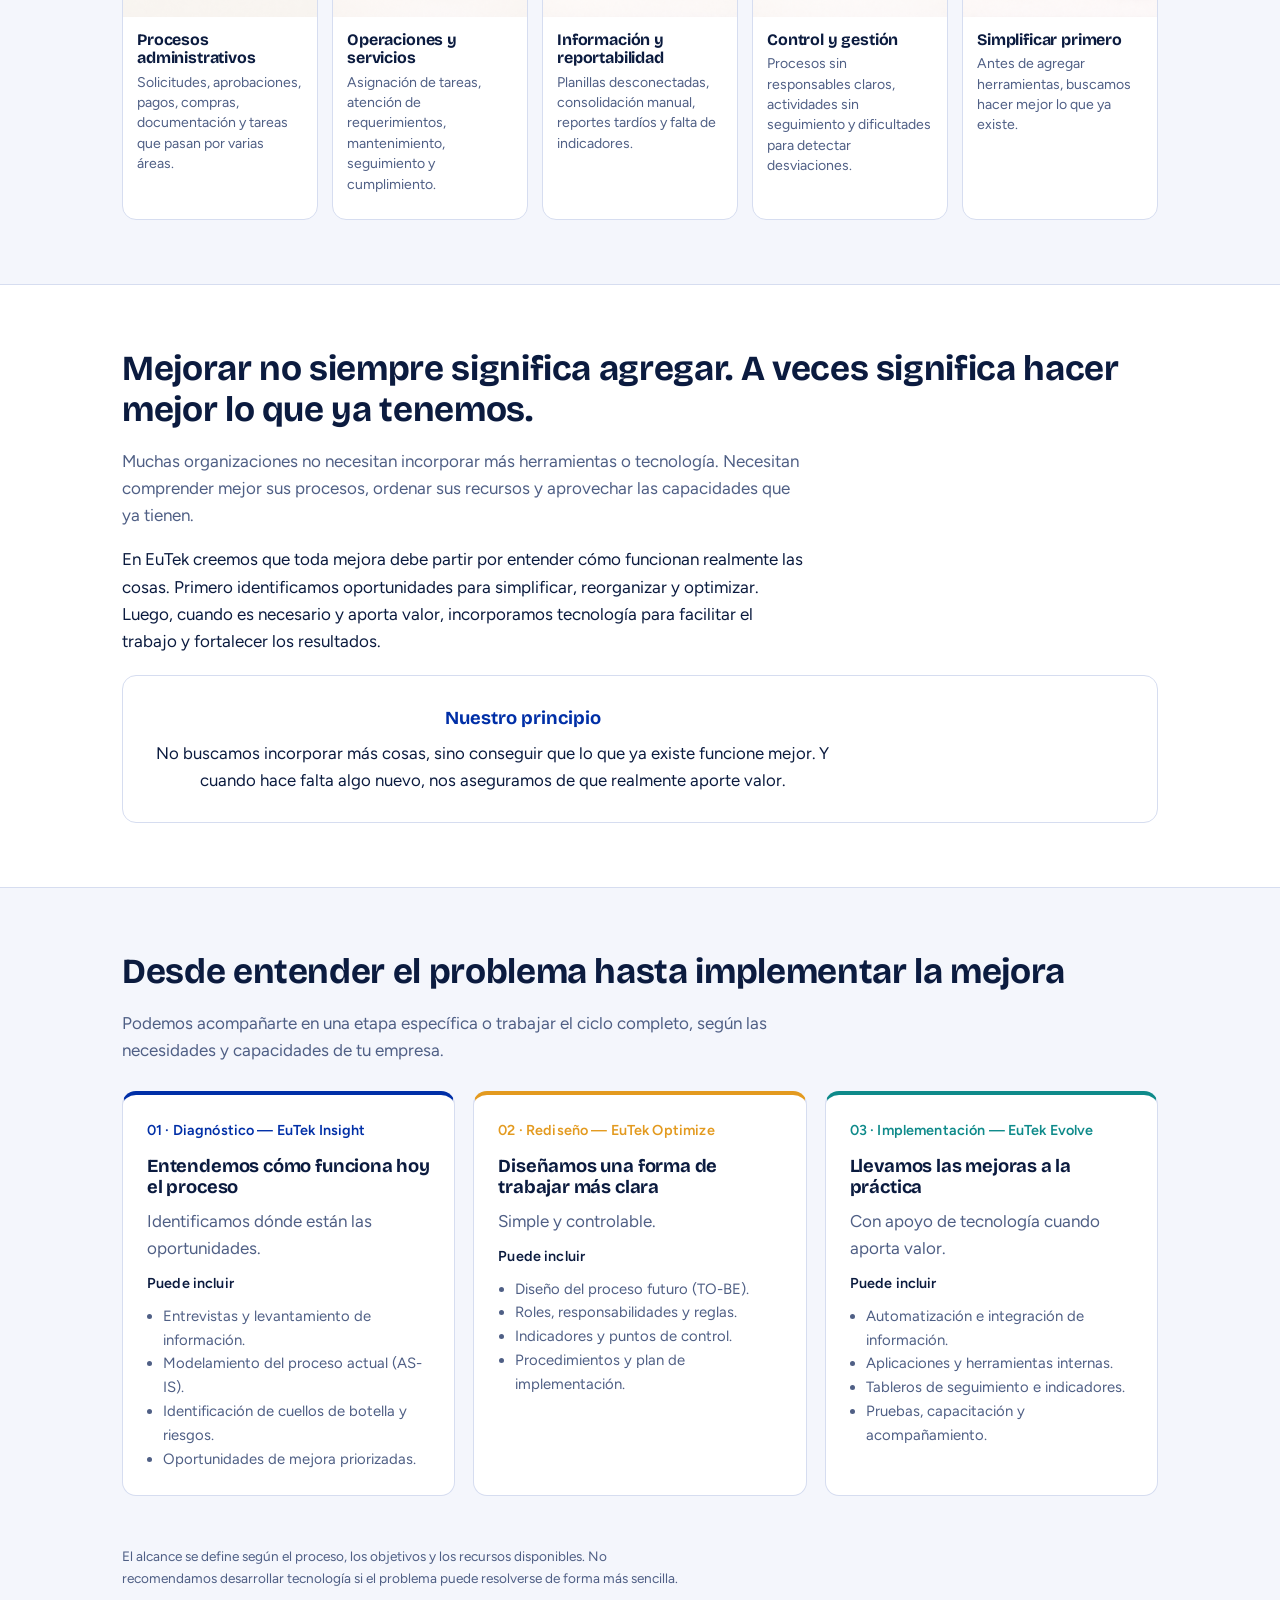
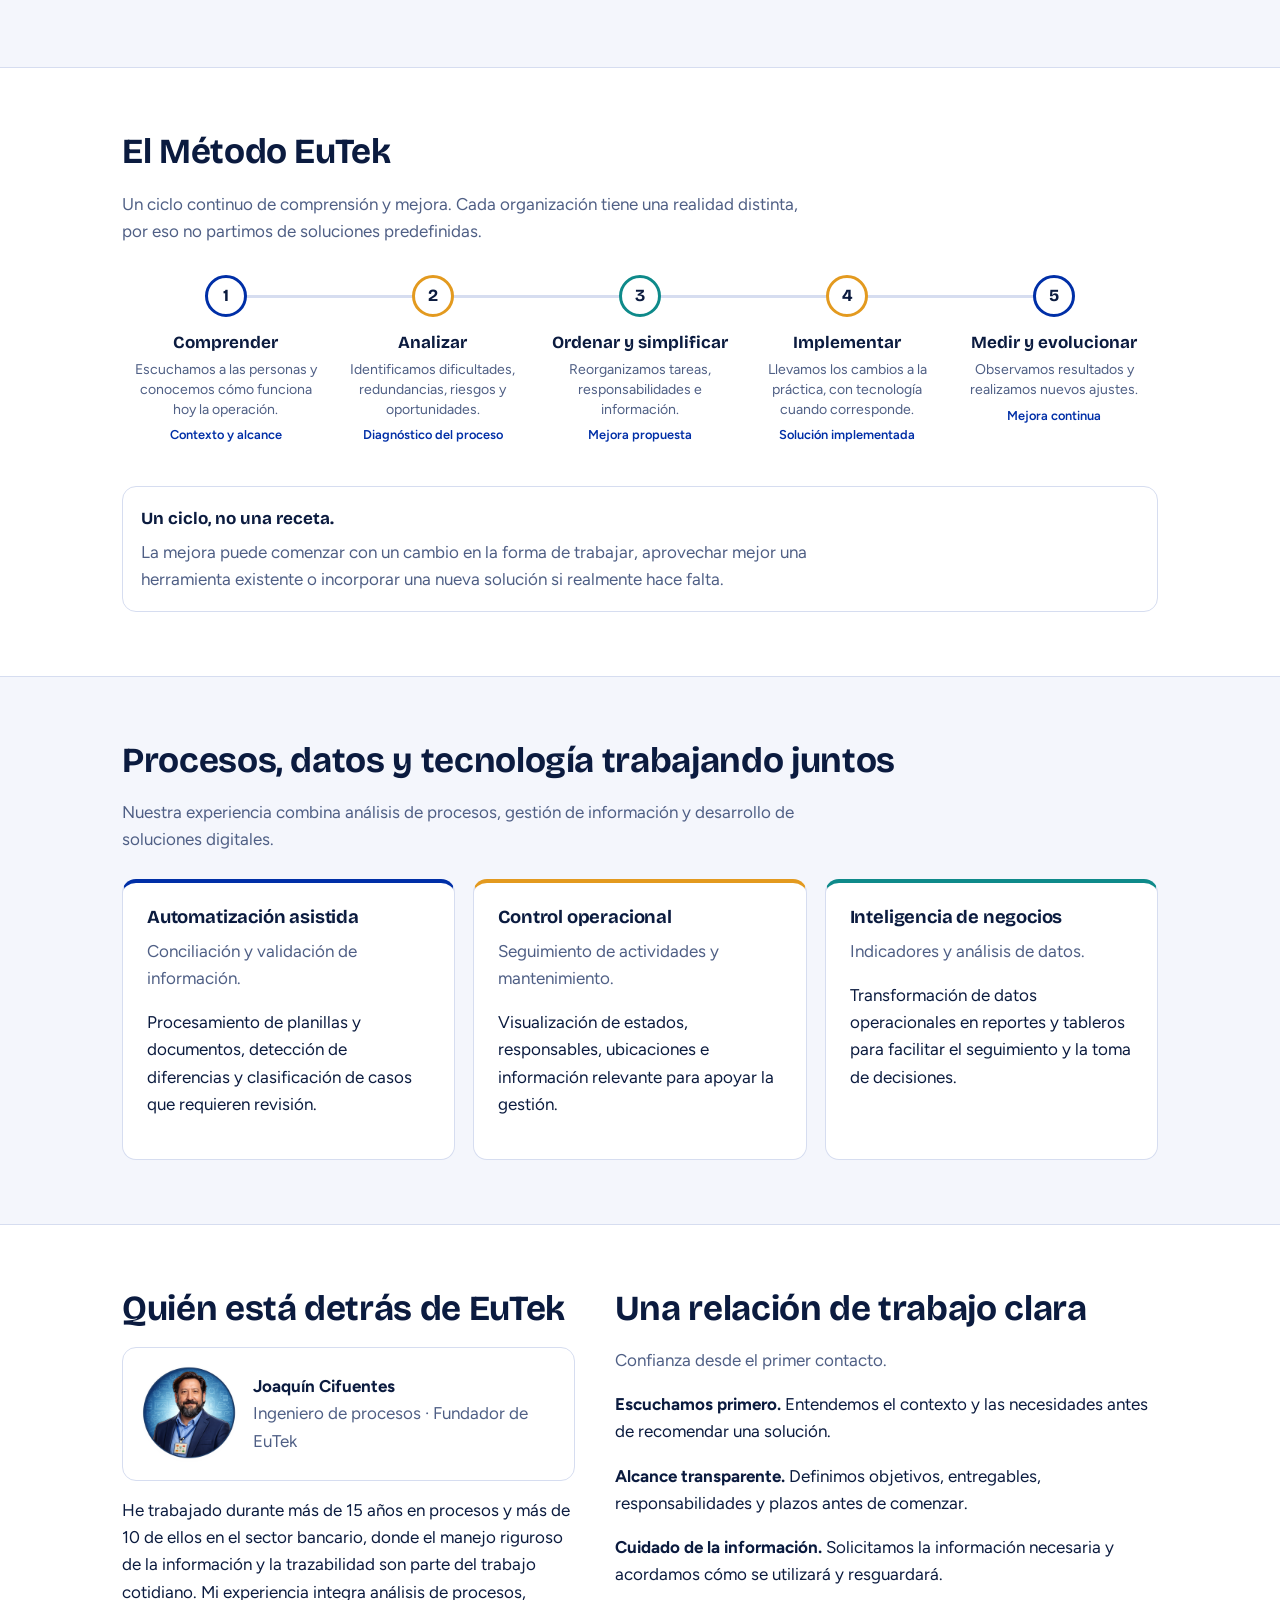
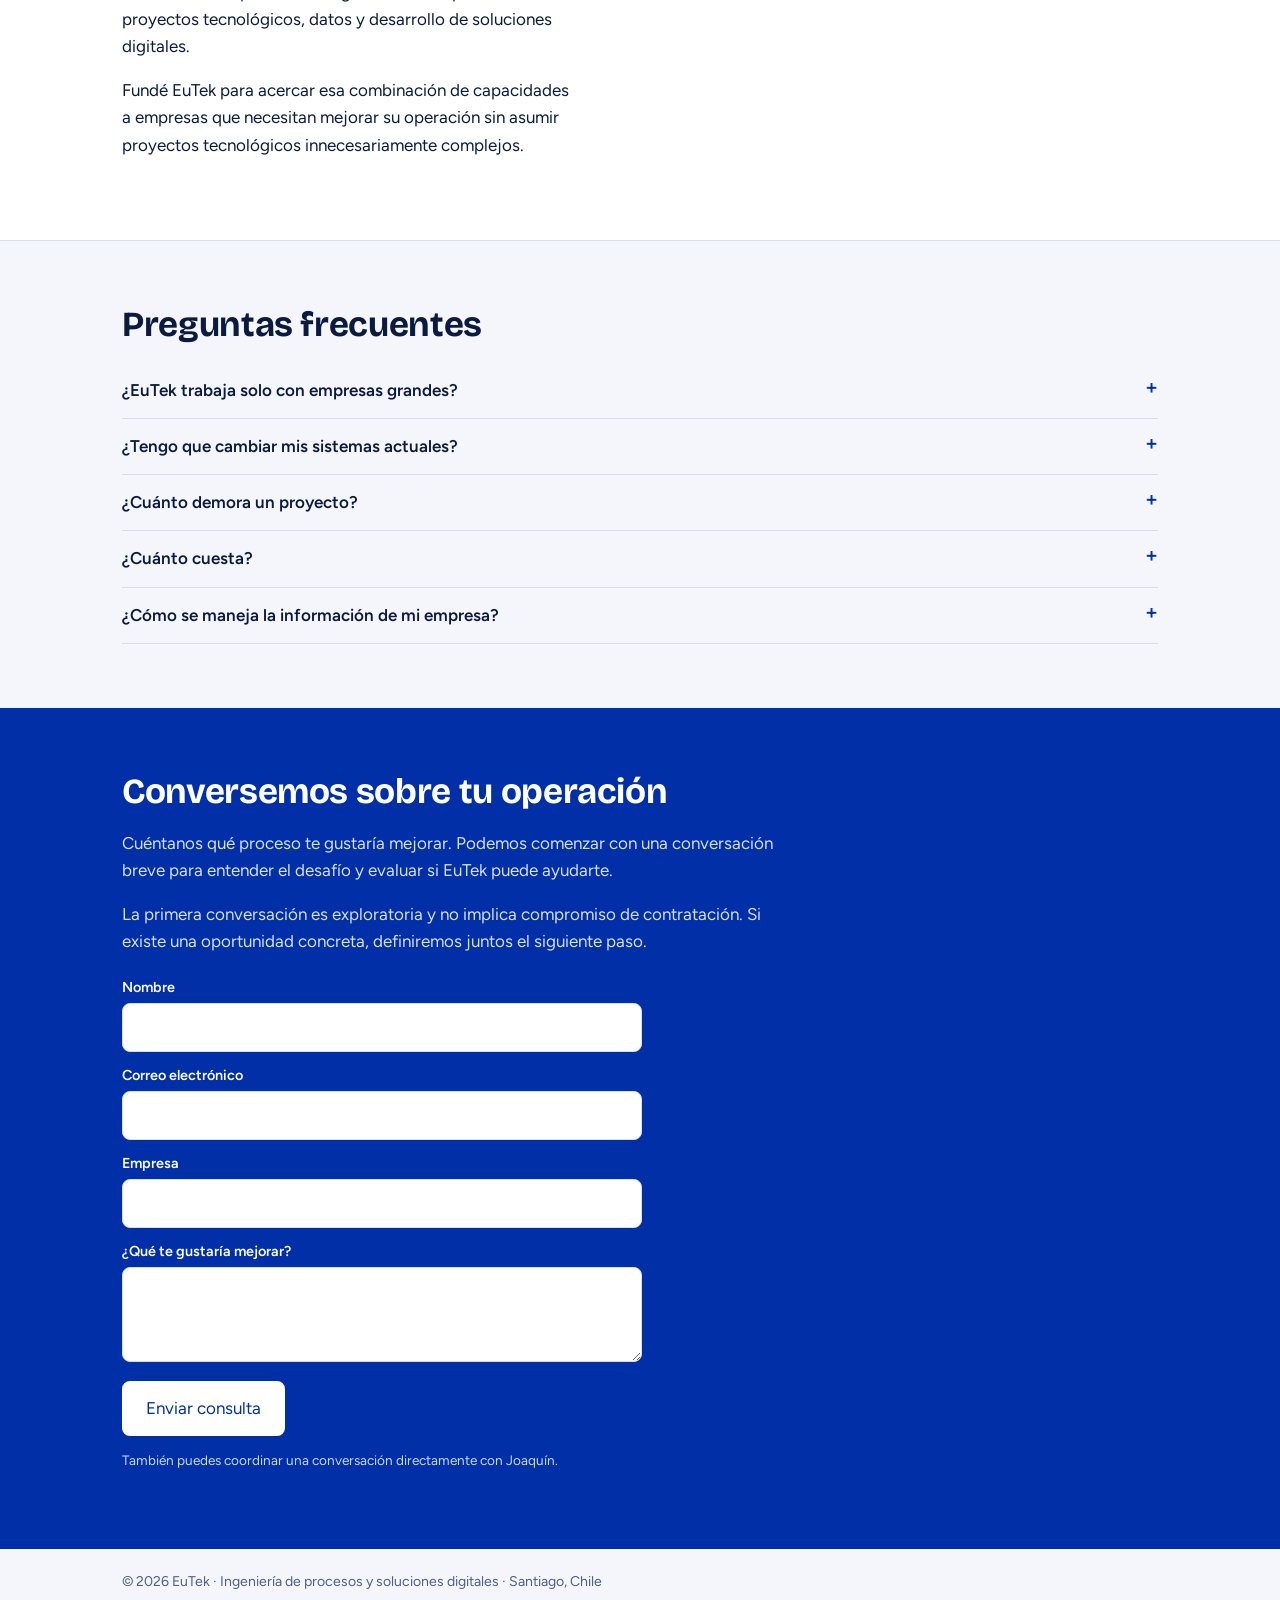
==== commit 5acd4b6c: "nueva version pagina, nuevo index" ====
--- a/index.html
+++ b/index.html
@@ -3,158 +3,41 @@
 <head>
 <meta charset="utf-8">
 <meta name="viewport" content="width=device-width, initial-scale=1, viewport-fit=cover">
-<title>EuTek - Tecnología</title>
+<title>EuTek · Ingeniería de procesos, BPM y soluciones digitales</title>
+<meta name="description" content="Ayudamos a pymes a comprender, mejorar y controlar sus procesos. Ingeniería, análisis y soluciones digitales para reducir retrabajo, errores y falta de trazabilidad.">
 <link href="https://fonts.googleapis.com/css2?family=Bricolage+Grotesque:wght@500;700&family=Figtree:wght@400;500;600&display=swap" rel="stylesheet">
 
 <link rel="icon" href="img/favicon.ico" type="image/svg+xml">
 <link rel="icon" href="img/favicon-32.png" sizes="32x32" type="image/png">
 <link rel="apple-touch-icon" href="img/apple-touch-icon.png">
 
-<style>
-:root{
-  box-sizing:border-box;
-  padding-top:env(safe-area-inset-top,0px);padding-bottom:env(safe-area-inset-bottom,0px);
-  --bg:#F4F6FC;--surface:#FFFFFF;--ink:#0B1B3F;--muted:#4F5F85;--line:#D6DDF0;
-  --brand:#002FA7;--on-brand:#FFFFFF;--auto:#002FA7;--review:#E39A1F;--human:#0E8A8A;--auto-soft:#DCE4F8;--review-soft:#FBEBCF;--human-soft:#D9F0EE;
-  --head:"Bricolage Grotesque","Trebuchet MS",sans-serif;--body:"Figtree","Segoe UI",Arial,sans-serif;
-}
-@media (prefers-color-scheme:dark){:root:not([data-theme="light"]){
-  --bg:#0A1128;--surface:#121C3D;--ink:#E8EDFA;--muted:#A3AFCF;--line:#26335E;
-  --brand:#8FA8FF;--on-brand:#0A1330;--auto:#8FA8FF;--review:#F0B34A;--human:#4FCBC6;--auto-soft:#1B2A5E;--review-soft:#43330F;--human-soft:#123F3E;}}
-:root[data-theme="dark"]{
-  --bg:#0A1128;--surface:#121C3D;--ink:#E8EDFA;--muted:#A3AFCF;--line:#26335E;
-  --brand:#8FA8FF;--on-brand:#0A1330;--auto:#8FA8FF;--review:#F0B34A;--human:#4FCBC6;--auto-soft:#1B2A5E;--review-soft:#43330F;--human-soft:#123F3E;}
-html{scroll-padding-top:env(safe-area-inset-top,0px);scroll-behavior:smooth}
-*,*::before,*::after{box-sizing:inherit}
-body{margin:0;background:var(--bg);color:var(--ink);font:400 17px/1.6 var(--body)}
-h1,h2,h3{font-family:var(--head);line-height:1.15;margin:0 0 .5em;letter-spacing:-.01em}
-h1{font-size:clamp(2.1rem,5vw,3.4rem);font-weight:700}
-h2{font-size:clamp(1.6rem,3.2vw,2.2rem);font-weight:700}
-h3{font-size:1.15rem;font-weight:700}
-p{margin:0 0 1em;max-width:62ch}
-a{color:inherit}
-.wrap{max-width:1080px;margin:0 auto;padding:0 22px}
-section{padding:64px 0}
-.sub{color:var(--muted)}
-header.top{position:sticky;top:0;z-index:5;background:var(--bg);border-bottom:1px solid var(--line);padding-top:env(safe-area-inset-top,0px)}
-header.top .wrap{display:flex;align-items:center;justify-content:space-between;height:60px}
-.logo{display:inline-flex;align-items:center;gap:10px;font-family:var(--head);font-weight:700;font-size:1.25rem;text-decoration:none}
-.logo img{height:32px;width:auto;display:block}
-nav a{margin-left:20px;text-decoration:none;font-size:.95rem;color:var(--muted)}
-nav a:hover{color:var(--ink)}
-.btn{display:inline-block;background:var(--brand);color:var(--on-brand);padding:12px 22px;border-radius:8px;text-decoration:none;font-weight:600;border:2px solid var(--brand)}
-.btn.alt{background:transparent;color:var(--brand)}
-.btn:focus-visible,a:focus-visible,summary:focus-visible,input:focus-visible,textarea:focus-visible{outline:3px solid var(--human);outline-offset:2px}
-@media (max-width:700px){nav a:not(.btn){display:none}}
-/* hero */
-.hero{display:grid;grid-template-columns:1.05fr 1fr;gap:36px;align-items:center}
-.hero .ctas{display:flex;gap:12px;flex-wrap:wrap;margin-top:8px}
-.pillars{display:grid;grid-template-columns:repeat(3,1fr);gap:20px;margin-top:44px;border-top:1px solid var(--line);padding-top:28px}
-.pillars div{display:flex;gap:12px;align-items:flex-start}
-.pillars svg{flex:none;width:34px;height:34px}
-.pillars b{display:block;font-family:var(--head)}
-.pillars span{color:var(--muted);font-size:.93rem;line-height:1.4;display:block}
-@media (max-width:860px){.hero{grid-template-columns:1fr}.pillars{grid-template-columns:1fr}}
-.diagram{width:100%;height:auto;display:block}
-.dtext{font:500 13px var(--body);fill:var(--ink)}
-.dsmall{font:400 11.5px var(--body);fill:var(--muted)}
-/* problem strip */
-.strip{background:var(--surface);border-block:1px solid var(--line);padding:34px 0}
-.strip .wrap{display:grid;grid-template-columns:repeat(4,1fr);gap:20px}
-.strip div{display:flex;gap:10px;align-items:flex-start;font-size:.95rem;line-height:1.4}
-.strip svg{flex:none;width:28px;height:28px}
-.strip b{display:block}
-@media (max-width:860px){.strip .wrap{grid-template-columns:1fr 1fr}}
-@media (max-width:520px){.strip .wrap{grid-template-columns:1fr}}
-/* laminas */
-.laminas{display:grid;grid-template-columns:repeat(5,1fr);gap:14px;margin-top:26px}
-.lam{background:var(--surface);border:1px solid var(--line);border-radius:14px;overflow:hidden;display:flex;flex-direction:column}
-.lam .img{aspect-ratio:4/3;background:var(--auto-soft);display:grid;place-items:center;color:var(--auto);font:500 .78rem var(--body);text-align:center;padding:8px}
-.lam:nth-child(2) .img{background:var(--human-soft);color:var(--human)}
-.lam:nth-child(3) .img{background:var(--review-soft);color:var(--review)}
-.lam:nth-child(5) .img{background:var(--human-soft);color:var(--human)}
-.lam .t{padding:14px 14px 16px}
-.lam h3{font-size:1rem;margin-bottom:.3em}
-.lam p{font-size:.88rem;color:var(--muted);margin:0 0 .6em;line-height:1.45}
-.lam .ba{font-size:.82rem;font-weight:600;color:var(--auto)}
-@media (max-width:980px){.laminas{grid-template-columns:repeat(2,1fr)}.lam:last-child{grid-column:1/-1}}
-@media (max-width:520px){.laminas{grid-template-columns:1fr}}
-
-.lam .img{padding:0}
-.lam .img img{width:100%;height:100%;object-fit:cover;display:block}
-
-
-/* services */
-.cards{display:grid;grid-template-columns:repeat(3,1fr);gap:18px;margin:26px 0 50px}
-.card{background:var(--surface);border:1px solid var(--line);border-radius:14px;padding:24px;border-top:4px solid var(--auto)}
-.card:nth-child(2){border-top-color:var(--review)}
-.card:nth-child(3){border-top-color:var(--human)}
-.card ul{margin:.6em 0 0;padding-left:1.1em;color:var(--muted);font-size:.93rem}
-.card .lbl{font-weight:600;font-size:.9rem}
-@media (max-width:860px){.cards{grid-template-columns:1fr}}
-.tl{list-style:none;margin:30px 0 0;padding:0;display:grid;grid-template-columns:repeat(5,1fr);position:relative}
-.tl::before{content:"";position:absolute;left:10%;right:10%;top:20px;height:3px;background:var(--line)}
-.tl li{position:relative;text-align:center;padding:0 8px}
-.tl .dot{width:42px;height:42px;border-radius:50%;background:var(--surface);border:3px solid var(--auto);display:grid;place-items:center;margin:0 auto 12px;position:relative;font-weight:700;font-family:var(--head)}
-.tl li:nth-child(2) .dot{border-color:var(--review)}.tl li:nth-child(3) .dot{border-color:var(--human)}
-.tl li:nth-child(4) .dot{border-color:var(--review)}.tl li:nth-child(5) .dot{border-color:var(--auto)}
-.tl b{display:block;font-family:var(--head)}
-.tl span{font-size:.88rem;color:var(--muted);display:block;line-height:1.4;margin-top:4px}
-.tl em{font-style:normal;font-size:.8rem;font-weight:600;color:var(--auto);display:block;margin-top:6px}
-@media (max-width:760px){
- .tl{grid-template-columns:1fr;gap:20px}.tl::before{left:21px;right:auto;top:0;bottom:0;width:3px;height:auto}
- .tl li{text-align:left;padding-left:60px}.tl .dot{position:absolute;left:0;top:0;margin:0}}
-.flowbox{background:var(--surface);border:1px solid var(--line);border-radius:14px;padding:18px;margin-top:20px;overflow-x:auto}
-.flowbox img{display:block;width:100%;height:auto;min-width:640px}
-.legend{display:flex;gap:18px;flex-wrap:wrap;font-size:.88rem;color:var(--muted);margin-top:12px}
-.legend i{display:inline-block;width:12px;height:12px;border-radius:3px;margin-right:6px;vertical-align:-1px}
-/* demo */
-.demo{display:grid;grid-template-columns:repeat(3,1fr);gap:16px;margin-top:24px}
-.shot{background:var(--surface);border:1px solid var(--line);border-radius:12px;padding:14px;font-size:.85rem}
-.shot .bar{display:flex;gap:5px;margin-bottom:10px}.shot .bar i{width:9px;height:9px;border-radius:50%;background:var(--line)}
-.shot h3{font-size:.95rem}
-.row{display:flex;justify-content:space-between;padding:6px 8px;border-radius:6px;margin-top:4px;background:var(--bg)}
-.row.bad{background:var(--review-soft)}.row.ok{background:var(--auto-soft)}
-.note{font-size:.85rem;color:var(--muted);margin-top:14px}
-@media (max-width:860px){.demo{grid-template-columns:1fr}}
-/* about + faq */
-.two{display:grid;grid-template-columns:1fr 1.2fr;gap:40px}
-@media (max-width:860px){.two{grid-template-columns:1fr}}
-.me{display:flex;gap:16px;align-items:center;background:var(--surface);border:1px solid var(--line);border-radius:14px;padding:18px}
-.avatar{width:96px;height:96px;border-radius:50%;object-fit:cover;flex:none}
-
-details{border-bottom:1px solid var(--line);padding:14px 0}
-summary{cursor:pointer;font-weight:600;list-style:none;display:flex;justify-content:space-between;gap:12px}
-summary::after{content:"+";color:var(--auto);font-size:1.3rem;line-height:1}
-details[open] summary::after{content:"–"}
-details p{margin:.7em 0 0;color:var(--muted)}
-/* contact */
-.contact{background:#002FA7;color:#fff}
-.contact .sub{color:inherit;opacity:.8}
-form{display:grid;gap:12px;max-width:520px;margin-top:20px}
-label{font-size:.9rem;font-weight:600}
-input,textarea{width:100%;padding:12px;border-radius:8px;border:1px solid var(--line);background:var(--surface);color:var(--ink);font:inherit;margin-top:4px}
-.contact .btn{background:#fff;border-color:#fff;color:#002FA7;cursor:pointer;font:inherit;font-weight:600;justify-self:start}
-.contact input:focus-visible,.contact textarea:focus-visible,.contact .btn:focus-visible{outline-color:#fff}
-footer{padding:22px 0;font-size:.88rem;color:var(--muted)}
-
-</style>
+<link rel="stylesheet" href="styles.css">
 </head>
 <body>
 <header class="top"><div class="wrap">
   <a class="logo" href="#inicio"><img src="img/logo.svg" alt="" width="32" height="32"><span>EuTek</span></a>
-  <nav><a href="#ayuda">Cómo ayudamos</a><a href="#servicios">Servicios</a><a href="#demo">Demo</a><a href="#nosotros">Nosotros</a><a class="btn" href="#contacto" style="margin-left:20px;padding:8px 16px;color:var(--on-brand)">Solicitar diagnóstico</a></nav>
+  <nav>
+    <a href="#ayuda">Cómo ayudamos</a>
+    <a href="#servicios">Servicios</a>
+    <a href="#metodo">Método</a>
+    <a href="#nosotros">Nosotros</a>
+    <a class="btn" href="#contacto" style="margin-left:20px;padding:8px 16px;color:var(--on-brand)">Conversemos</a>
+  </nav>
 </div></header>
 
-<!-- 1. HERO + PROPUESTA DE VALOR -->
+<!-- 1. PORTADA -->
 <section id="inicio"><div class="wrap">
   <div class="hero">
     <div>
-      <h1>Ordenamos tu operación sin cambiar todo lo que ya haces</h1>
-      <p class="sub">Automatizamos tareas repetitivas y validamos tus datos, partiendo de tus archivos y tu forma de trabajar. Las decisiones siguen siendo de tu equipo.</p>
-      <div class="ctas"><a class="btn" href="#contacto">Solicitar diagnóstico</a><a class="btn alt" href="#demo">Ver ejemplo</a></div>
+      <h1>Procesos más claros. Operaciones bajo control.</h1>
+      <p class="sub">Ayudamos a pequeñas y medianas empresas a comprender, mejorar y controlar sus procesos. Combinamos ingeniería, análisis y soluciones digitales para reducir tareas innecesarias, errores y falta de trazabilidad.</p>
+      <div class="ctas">
+        <a class="btn" href="#contacto">Conversemos sobre tu operación</a>
+        <a class="btn alt" href="#metodo">Conoce el Método EuTek</a>
+      </div>
+      <p class="note">Primera conversación exploratoria, sin costo y sin compromiso.</p>
     </div>
-    <!-- Diagrama 1: antes -> después -->
+    <!-- Diagrama: antes -> después (reutilizado) -->
     <svg class="diagram" viewBox="0 0 560 290" role="img" aria-label="Antes: archivos dispersos con flechas cruzadas. Después: los archivos entran a un flujo ordenado que termina en un panel claro.">
       <rect x="4" y="30" width="236" height="230" rx="14" fill="var(--surface)" stroke="var(--line)"/>
       <text x="20" y="22" class="dsmall">Antes</text>
@@ -185,106 +68,183 @@
       <rect x="456" y="174" width="76" height="22" rx="4" fill="var(--auto-soft)" stroke="var(--auto)"/><text x="494" y="189" text-anchor="middle" class="dsmall" style="fill:var(--ink)">listo</text>
     </svg>
   </div>
+
   <div class="pillars">
-    <div><svg viewBox="0 0 34 34" fill="none" stroke="var(--auto)" stroke-width="2.2" stroke-linecap="round"><circle cx="17" cy="17" r="12"/><path d="M17 9v8l5 3"/></svg><p style="margin:0"><b>Partimos de tu proceso real</b><span>Primero entendemos cómo trabajas hoy.</span></p></div>
-    <div><svg viewBox="0 0 34 34" fill="none" stroke="var(--review)" stroke-width="2.2" stroke-linecap="round" stroke-linejoin="round"><path d="M8 5h13l6 6v18H8z"/><path d="M21 5v6h6M12 18h10M12 23h10"/></svg><p style="margin:0"><b>Usamos tus archivos</b><span>Excel, PDF y lo que ya tienes. Sin empezar de cero.</span></p></div>
-    <div><svg viewBox="0 0 34 34" fill="none" stroke="var(--human)" stroke-width="2.2" stroke-linecap="round" stroke-linejoin="round"><circle cx="17" cy="11" r="5"/><path d="M6 29c1-7 5-10 11-10s10 3 11 10"/></svg><p style="margin:0"><b>Tú sigues decidiendo</b><span>La tecnología apoya, no reemplaza tu criterio.</span></p></div>
-  </div>
-</div></section>
-
-<!-- 2. EL PROBLEMA (franja) -->
-<div class="strip"><div class="wrap">
-  <div><svg viewBox="0 0 28 28" fill="none" stroke="var(--review)" stroke-width="2" stroke-linecap="round" stroke-linejoin="round"><path d="M4 14a10 10 0 0 1 17-7l3 3M24 14a10 10 0 0 1-17 7l-3-3M24 5v5h-5M4 23v-5h5"/></svg><p style="margin:0"><b>Retrabajo</b>Se revisa lo mismo varias veces.</p></div>
-  <div><svg viewBox="0 0 28 28" fill="none" stroke="var(--review)" stroke-width="2" stroke-linecap="round" stroke-linejoin="round"><path d="M14 4 3 24h22z"/><path d="M14 12v6M14 21v.5"/></svg><p style="margin:0"><b>Errores manuales</b>Campos vacíos y datos mal ingresados.</p></div>
-  <div><svg viewBox="0 0 28 28" fill="none" stroke="var(--review)" stroke-width="2" stroke-linecap="round" stroke-linejoin="round"><circle cx="12" cy="12" r="8"/><path d="m18 18 7 7"/></svg><p style="margin:0"><b>Poca trazabilidad</b>Nadie sabe en qué paso va cada caso.</p></div>
-  <div><svg viewBox="0 0 28 28" fill="none" stroke="var(--review)" stroke-width="2" stroke-linecap="round" stroke-linejoin="round"><circle cx="14" cy="9" r="5"/><path d="M5 25c1-6 4-8 9-8s8 2 9 8"/></svg><p style="margin:0"><b>Personas clave</b>Si no están, el proceso se traba.</p></div>
-</div></div>
-
-<!-- 3. CÓMO AYUDAMOS (láminas) -->
+    <div><svg viewBox="0 0 34 34" fill="none" stroke="var(--auto)" stroke-width="2.2" stroke-linecap="round"><circle cx="17" cy="17" r="12"/><path d="M17 9v8l5 3"/></svg><p style="margin:0"><b>Primero comprendemos</b><span>Partimos de cómo funciona realmente tu empresa.</span></p></div>
+    <div><svg viewBox="0 0 34 34" fill="none" stroke="var(--review)" stroke-width="2.2" stroke-linecap="round" stroke-linejoin="round"><path d="M8 5h13l6 6v18H8z"/><path d="M21 5v6h6M12 18h10M12 23h10"/></svg><p style="margin:0"><b>Mejoramos con criterio</b><span>Priorizamos cambios útiles y aprovechamos mejor los recursos existentes.</span></p></div>
+    <div><svg viewBox="0 0 34 34" fill="none" stroke="var(--human)" stroke-width="2.2" stroke-linecap="round" stroke-linejoin="round"><circle cx="17" cy="11" r="5"/><path d="M6 29c1-7 5-10 11-10s10 3 11 10"/></svg><p style="margin:0"><b>La tecnología acompaña</b><span>Las herramientas apoyan el trabajo y el criterio de las personas.</span></p></div>
+  </div>
+</div></section>
+
+
+<!-- 2. PROBLEMAS OPERACIONALES -->
+<section id="problemas" class="problemas"><div class="wrap">
+  <h2>¿Tu operación podría funcionar mejor?</h2>
+  <p class="sub">En muchas organizaciones, las dificultades no aparecen por falta de esfuerzo, sino porque los procesos han crecido sin una estructura que permita coordinarlos, medirlos y mejorarlos. Con el tiempo, ciertas situaciones comienzan a repetirse:</p>
+
+  <div class="strip"><div class="wrap" style="padding:0">
+    <div><svg viewBox="0 0 28 28" fill="none" stroke="var(--review)" stroke-width="2" stroke-linecap="round" stroke-linejoin="round"><path d="M4 14a10 10 0 0 1 17-7l3 3M24 14a10 10 0 0 1-17 7l-3-3M24 5v5h-5M4 23v-5h5"/></svg><p style="margin:0"><b>Retrabajo</b>Se repiten tareas y revisiones que podrían simplificarse o evitarse.</p></div>
+    <div><svg viewBox="0 0 28 28" fill="none" stroke="var(--review)" stroke-width="2" stroke-linecap="round" stroke-linejoin="round"><path d="M14 4 3 24h22z"/><path d="M14 12v6M14 21v.5"/></svg><p style="margin:0"><b>Errores manuales</b>La información se ingresa, procesa o valida varias veces.</p></div>
+    <div><svg viewBox="0 0 28 28" fill="none" stroke="var(--review)" stroke-width="2" stroke-linecap="round" stroke-linejoin="round"><circle cx="12" cy="12" r="8"/><path d="m18 18 7 7"/></svg><p style="margin:0"><b>Poca trazabilidad</b>Cuesta saber en qué estado está cada actividad y quién es responsable.</p></div>
+    <div><svg viewBox="0 0 28 28" fill="none" stroke="var(--review)" stroke-width="2" stroke-linecap="round" stroke-linejoin="round"><circle cx="14" cy="9" r="5"/><path d="M5 25c1-6 4-8 9-8s8 2 9 8"/></svg><p style="margin:0"><b>Dependencia de personas clave</b>El funcionamiento depende demasiado de determinadas personas.</p></div>
+  </div></div>
+</div></section>
+
+
+<!-- 3. DÓNDE PODEMOS AYUDARTE -->
 <section id="ayuda"><div class="wrap">
-  <h2>Así mejoramos tu trabajo diario</h2>
-  <p class="sub">Tomamos tareas manuales y las volvemos más rápidas, ordenadas y confiables.</p>
+  <h2>Mejoramos procesos que sostienen el trabajo diario</h2>
+  <p class="sub">Trabajamos con distintas áreas y sectores. Nos enfocamos en procesos que necesitan coordinación, información confiable, seguimiento y reglas claras.</p>
   <div class="laminas">
-    <article class="lam"><div class="img"><img src="img/lamina1.png" alt="Archivos dispersos reunidos en una sola vista" width="800" height="600" loading="lazy"></div><div class="t"><h3>Ordenamos tus archivos</h3><p>Excel, PDF y otros documentos, organizados en un solo lugar.</p><span class="ba">5 planillas → 1 vista</span></div></article>
-    <article class="lam"><div class="img"><img src="img/lamina2.png" alt="Archivos unificados en un solo panel" width="800" height="600" loading="lazy"></div><div class="t"><h3>Unificamos datos</h3><p>Juntamos archivos y detectamos diferencias sin hacerlo a mano.</p><span class="ba">Cruce manual → diferencias marcadas</span></div></article>
-    <article class="lam"><div class="img"><img src="img/lamina3.png" alt="deteccion automatizada de inconsistencias" width="800" height="600" loading="lazy"></div><div class="t"><h3>Detectamos errores</h3><p>Marcamos datos incorrectos o incompletos automáticamente.</p><span class="ba">Fila por fila → alertas</span></div></article>
-    <article class="lam"><div class="img"><img src="img/lamina4.png" alt="automatizacion de reportes" width="800" height="600" loading="lazy"></div><div class="t"><h3>Generamos reportes</h3><p>Informes y resúmenes listos para usar.</p><span class="ba">Armar informe → descargar</span></div></article>
-    <article class="lam"><div class="img"><img src="img/lamina5.png" alt="tu tienes el control en todo momento" width="800" height="600" loading="lazy"></div><div class="t"><h3>Mantienes el control</h3><p>Lo repetitivo se automatiza; lo importante lo revisa una persona.</p><span class="ba">Casos dudosos → a tu bandeja</span></div></article>
-  </div>
-</div></section>
-
-<!-- 4. SERVICIOS + MÉTODO + FLUJO -->
-<section id="servicios" style="background:var(--surface);border-block:1px solid var(--line)"><div class="wrap">
-  <h2>Qué hacemos y cómo trabajamos</h2>
+    <article class="lam"><div class="img"><img src="img/lamina1.png" alt="Procesos administrativos: solicitudes, aprobaciones y documentación" width="800" height="600" loading="lazy"></div><div class="t"><h3>Procesos administrativos</h3><p>Solicitudes, aprobaciones, pagos, compras, documentación y tareas que pasan por varias áreas.</p></div></article>
+    <article class="lam"><div class="img"><img src="img/lamina2.png" alt="Operaciones y servicios: asignación de tareas y seguimiento" width="800" height="600" loading="lazy"></div><div class="t"><h3>Operaciones y servicios</h3><p>Asignación de tareas, atención de requerimientos, mantenimiento, seguimiento y cumplimiento.</p></div></article>
+    <article class="lam"><div class="img"><img src="img/lamina3.png" alt="Información y reportabilidad: consolidación y reportes" width="800" height="600" loading="lazy"></div><div class="t"><h3>Información y reportabilidad</h3><p>Planillas desconectadas, consolidación manual, reportes tardíos y falta de indicadores.</p></div></article>
+    <article class="lam"><div class="img"><img src="img/lamina4.png" alt="Control y gestión: responsables y seguimiento" width="800" height="600" loading="lazy"></div><div class="t"><h3>Control y gestión</h3><p>Procesos sin responsables claros, actividades sin seguimiento y dificultades para detectar desviaciones.</p></div></article>
+    <article class="lam"><div class="img"><img src="img/lamina5.png" alt="Mejora con criterio: simplificar antes de agregar tecnología" width="800" height="600" loading="lazy"></div><div class="t"><h3>Simplificar primero</h3><p>Antes de agregar herramientas, buscamos hacer mejor lo que ya existe.</p></div></article>
+  </div>
+</div></section>
+
+<!-- 4. NUESTRA FILOSOFÍA -->
+<section id="filosofia" style="background:var(--surface);border-block:1px solid var(--line)"><div class="wrap">
+  <h2>Mejorar no siempre significa agregar. A veces significa hacer mejor lo que ya tenemos.</h2>
+  <p class="sub">Muchas organizaciones no necesitan incorporar más herramientas o tecnología. Necesitan comprender mejor sus procesos, ordenar sus recursos y aprovechar las capacidades que ya tienen.</p>
+  <p>En EuTek creemos que toda mejora debe partir por entender cómo funcionan realmente las cosas. Primero identificamos oportunidades para simplificar, reorganizar y optimizar. Luego, cuando es necesario y aporta valor, incorporamos tecnología para facilitar el trabajo y fortalecer los resultados.</p>
+  <div class="flowbox" style="text-align:center;padding:28px">
+    <p style="margin:0;font-family:var(--head);font-size:1.15rem;font-weight:700;color:var(--auto)">Nuestro principio</p>
+    <p style="margin:.4em 0 0;font-size:1.05rem">No buscamos incorporar más cosas, sino conseguir que lo que ya existe funcione mejor. Y cuando hace falta algo nuevo, nos aseguramos de que realmente aporte valor.</p>
+  </div>
+</div></section>
+
+<!-- 5. SERVICIOS EUTEK -->
+<section id="servicios"><div class="wrap">
+  <h2>Desde entender el problema hasta implementar la mejora</h2>
+  <p class="sub">Podemos acompañarte en una etapa específica o trabajar el ciclo completo, según las necesidades y capacidades de tu empresa.</p>
   <div class="cards">
-    <article class="card"><h3>Diagnóstico</h3><p class="sub" style="margin-bottom:.4em">Mapeamos tu proceso y vemos dónde se pierde tiempo.</p><span class="lbl">Qué recibes</span><ul><li>Mapa del proceso actual</li><li>Puntos de error y cuellos de botella</li><li>Plan de mejora acotado</li></ul></article>
-    <article class="card"><h3>Automatización asistida</h3><p class="sub" style="margin-bottom:.4em">Automatizamos lo repetitivo y dejamos lo dudoso a una persona.</p><span class="lbl">Qué recibes</span><ul><li>Validación y reportes automáticos</li><li>Bandeja de casos a revisar</li><li>Documentación y capacitación</li></ul></article>
-    <article class="card"><h3>Herramientas a medida</h3><p class="sub" style="margin-bottom:.4em">Formularios y aplicaciones internas hechas para tu flujo.</p><span class="lbl">Qué recibes</span><ul><li>Aplicación adaptada a tu proceso</li><li>Pruebas con casos reales</li><li>Ajustes y mejora continua</li></ul></article>
-  </div>
-
-  <h3>Cómo trabajamos</h3>
+    <article class="card">
+      <p class="lbl" style="color:var(--auto)">01 · Diagnóstico — EuTek Insight</p>
+      <h3>Entendemos cómo funciona hoy el proceso</h3>
+      <p class="sub" style="margin-bottom:.4em">Identificamos dónde están las oportunidades.</p>
+      <span class="lbl">Puede incluir</span>
+      <ul>
+        <li>Entrevistas y levantamiento de información.</li>
+        <li>Modelamiento del proceso actual (AS-IS).</li>
+        <li>Identificación de cuellos de botella y riesgos.</li>
+        <li>Oportunidades de mejora priorizadas.</li>
+      </ul>
+    </article>
+    <article class="card">
+      <p class="lbl" style="color:var(--review)">02 · Rediseño — EuTek Optimize</p>
+      <h3>Diseñamos una forma de trabajar más clara</h3>
+      <p class="sub" style="margin-bottom:.4em">Simple y controlable.</p>
+      <span class="lbl">Puede incluir</span>
+      <ul>
+        <li>Diseño del proceso futuro (TO-BE).</li>
+        <li>Roles, responsabilidades y reglas.</li>
+        <li>Indicadores y puntos de control.</li>
+        <li>Procedimientos y plan de implementación.</li>
+      </ul>
+    </article>
+    <article class="card">
+      <p class="lbl" style="color:var(--human)">03 · Implementación — EuTek Evolve</p>
+      <h3>Llevamos las mejoras a la práctica</h3>
+      <p class="sub" style="margin-bottom:.4em">Con apoyo de tecnología cuando aporta valor.</p>
+      <span class="lbl">Puede incluir</span>
+      <ul>
+        <li>Automatización e integración de información.</li>
+        <li>Aplicaciones y herramientas internas.</li>
+        <li>Tableros de seguimiento e indicadores.</li>
+        <li>Pruebas, capacitación y acompañamiento.</li>
+      </ul>
+    </article>
+  </div>
+  <p class="note">El alcance se define según el proceso, los objetivos y los recursos disponibles. No recomendamos desarrollar tecnología si el problema puede resolverse de forma más sencilla.</p>
+</div></section>
+
+<!-- 6. MÉTODO EUTEK -->
+<section id="metodo" style="background:var(--surface);border-block:1px solid var(--line)"><div class="wrap">
+  <h2>El Método EuTek</h2>
+  <p class="sub">Un ciclo continuo de comprensión y mejora. Cada organización tiene una realidad distinta, por eso no partimos de soluciones predefinidas.</p>
   <ol class="tl">
-    <li><div class="dot">1</div><b>Entender</b><span>Conversamos y mapeamos tu operación.</span><em>Mapa del proceso</em></li>
-    <li><div class="dot">2</div><b>Detectar</b><span>Vemos dónde hay tiempo perdido y errores.</span><em>Lista de oportunidades</em></li>
-    <li><div class="dot">3</div><b>Diseñar</b><span>Proponemos una solución acotada.</span><em>Propuesta clara</em></li>
-    <li><div class="dot">4</div><b>Construir</b><span>Desarrollamos y probamos con tus casos.</span><em>Versión de prueba</em></li>
-    <li><div class="dot">5</div><b>Entregar</b><span>Implementamos y acompañamos la adopción.</span><em>Solución + capacitación</em></li>
+    <li><div class="dot">1</div><b>Comprender</b><span>Escuchamos a las personas y conocemos cómo funciona hoy la operación.</span><em>Contexto y alcance</em></li>
+    <li><div class="dot">2</div><b>Analizar</b><span>Identificamos dificultades, redundancias, riesgos y oportunidades.</span><em>Diagnóstico del proceso</em></li>
+    <li><div class="dot">3</div><b>Ordenar y simplificar</b><span>Reorganizamos tareas, responsabilidades e información.</span><em>Mejora propuesta</em></li>
+    <li><div class="dot">4</div><b>Implementar</b><span>Llevamos los cambios a la práctica, con tecnología cuando corresponde.</span><em>Solución implementada</em></li>
+    <li><div class="dot">5</div><b>Medir y evolucionar</b><span>Observamos resultados y realizamos nuevos ajustes.</span><em>Mejora continua</em></li>
   </ol>
-
-  <h3 style="margin-top:56px">Qué se automatiza y qué decide una persona</h3>
-  <p class="sub">Un ejemplo de validación de documentos: cada caso toma el camino que corresponde.</p>
-  <!-- Diagrama 2: flujo de automatización asistida -->
-  <div class="flowbox">
-    <img src="img/diagrama.jpg"
-        alt="Flujo de validación: el archivo entra y se valida automáticamente. Si está correcto, pasa al reporte final; si no, queda marcado para revisión y decisión de una persona."
-        width="1618" height="587" loading="lazy">
-      
-  </div>
-  
-</div></section>
-
-<!-- 5. DEMO ILUSTRATIVA -->
-<section id="demo"><div class="wrap">
-  <h2>Un ejemplo de cómo se ve</h2>
-  <p class="sub">Validación de una planilla de solicitudes, en tres pasos.</p>
-  <div class="demo">
-    <div class="shot"><div class="bar"><i></i><i></i><i></i></div><h3>1. Subes tu archivo</h3><div class="row"><span>solicitudes_ejemplo.xlsx</span><span>148 filas</span></div></div>
-    <div class="shot"><div class="bar"><i></i><i></i><i></i></div><h3>2. Se marcan los errores</h3><div class="row ok"><span>Registros válidos</span><span>141</span></div><div class="row bad"><span>Con campos vacíos</span><span>7</span></div></div>
-    <div class="shot"><div class="bar"><i></i><i></i><i></i></div><h3>3. Descargas el resultado</h3><div class="row ok"><span>Listos para procesar</span><span>Descargar</span></div><div class="row bad"><span>Para revisión manual</span><span>Descargar</span></div></div>
-  </div>
-  <p class="note">Ejemplo ilustrativo con datos ficticios.</p>
-</div></section>
-
-<!-- 6. NOSOTROS + FAQ -->
+  <div class="flowbox" style="margin-top:40px">
+    <p style="margin:0 0 .4em;font-family:var(--head);font-weight:700">Un ciclo, no una receta.</p>
+    <p style="margin:0" class="sub">La mejora puede comenzar con un cambio en la forma de trabajar, aprovechar mejor una herramienta existente o incorporar una nueva solución si realmente hace falta.</p>
+  </div>
+</div></section>
+
+<!-- 7. EXPERIENCIA Y CAPACIDADES -->
+<section id="capacidades"><div class="wrap">
+  <h2>Procesos, datos y tecnología trabajando juntos</h2>
+  <p class="sub">Nuestra experiencia combina análisis de procesos, gestión de información y desarrollo de soluciones digitales.</p>
+  <div class="cards">
+    <article class="card">
+      <h3>Automatización asistida</h3>
+      <p class="sub">Conciliación y validación de información.</p>
+      <p>Procesamiento de planillas y documentos, detección de diferencias y clasificación de casos que requieren revisión.</p>
+    </article>
+    <article class="card">
+      <h3>Control operacional</h3>
+      <p class="sub">Seguimiento de actividades y mantenimiento.</p>
+      <p>Visualización de estados, responsables, ubicaciones e información relevante para apoyar la gestión.</p>
+    </article>
+    <article class="card">
+      <h3>Inteligencia de negocios</h3>
+      <p class="sub">Indicadores y análisis de datos.</p>
+      <p>Transformación de datos operacionales en reportes y tableros para facilitar el seguimiento y la toma de decisiones.</p>
+    </article>
+  </div>
+</div></section>
+
+<!-- 8. QUIÉN ESTÁ DETRÁS -->
 <section id="nosotros" style="background:var(--surface);border-block:1px solid var(--line)"><div class="wrap two">
   <div>
-    <h2>Quién está detrás</h2>
-    <div class="me"><img class="avatar" src="img/avatar.png" alt="Joaquín Cifuentes, fundador de EuTek" width="96" height="96"><div><b>Tu nombre</b><br><span class="sub">Ingeniero industrial. Más de 15 años en procesos, más de 10 en banca.</span></div></div>
-    <p style="margin-top:16px">Llevo más de 15 años trabajando en procesos, más de 10 de ellos en el sector bancario, donde el manejo riguroso de la información es parte del día a día. En los últimos años me he especializado en automatización y desarrollo de soluciones digitales.</p>
-    <p>Fundé EuTek para que las empresas dejen atrás las tareas manuales y las planillas dispersas, con soluciones simples que se adaptan a cómo ya trabajan.</p>
-    <p>Cuido la confidencialidad de tus datos: uso solo la información necesaria y construyo cada solución con criterios de seguridad, trazabilidad y control.</p>
+    <h2>Quién está detrás de EuTek</h2>
+    <div class="me">
+      <img class="avatar" src="img/avatar.png" alt="Joaquín Cifuentes, fundador de EuTek" width="96" height="96">
+      <div><b>Joaquín Cifuentes</b><br><span class="sub">Ingeniero de procesos · Fundador de EuTek</span></div>
+    </div>
+    <p style="margin-top:16px">He trabajado durante más de 15 años en procesos y más de 10 de ellos en el sector bancario, donde el manejo riguroso de la información y la trazabilidad son parte del trabajo cotidiano. Mi experiencia integra análisis de procesos, proyectos tecnológicos, datos y desarrollo de soluciones digitales.</p>
+    <p>Fundé EuTek para acercar esa combinación de capacidades a empresas que necesitan mejorar su operación sin asumir proyectos tecnológicos innecesariamente complejos.</p>
   </div>
   <div>
-    <h2>Preguntas frecuentes</h2>
-    <details><summary>¿Cuánto demora un proyecto?</summary><p>Depende del proceso. Después del diagnóstico recibes un plazo estimado por etapa.</p></details>
-    <details><summary>¿Cuánto cuesta?</summary><p>Después de una conversación de 20 minutos, sin costo, te enviamos una propuesta con precio fijo para el diagnóstico y su plazo. Si luego decides avanzar con el proyecto, el monto del diagnóstico se descuenta íntegro. Así no pagas dos veces por entender tu proceso.</p></details>
-    <details><summary>¿Tengo que cambiar mis herramientas?</summary><p>No. Trabajamos sobre tus archivos y herramientas actuales.</p></details>
-    <details><summary>¿Qué pasa con mis datos?</summary><p>Se usan solo para el proyecto, con confidencialidad. Enlace a política de privacidad (pendiente).</p></details>
-  </div>
-</div></section>
-
-<!-- 7. CONTACTO -->
+    <h2>Una relación de trabajo clara</h2>
+    <p class="sub">Confianza desde el primer contacto.</p>
+    <p><b>Escuchamos primero.</b> Entendemos el contexto y las necesidades antes de recomendar una solución.</p>
+    <p><b>Alcance transparente.</b> Definimos objetivos, entregables, responsabilidades y plazos antes de comenzar.</p>
+    <p><b>Cuidado de la información.</b> Solicitamos la información necesaria y acordamos cómo se utilizará y resguardará.</p>
+  </div>
+</div></section>
+
+<!-- 9. PREGUNTAS FRECUENTES -->
+<section id="faq"><div class="wrap">
+  <h2>Preguntas frecuentes</h2>
+  <details><summary>¿EuTek trabaja solo con empresas grandes?</summary><p>No. Trabajamos con pequeñas y medianas empresas que necesitan ordenar, mejorar o controlar procesos y que buscan soluciones acordes a su escala.</p></details>
+  <details><summary>¿Tengo que cambiar mis sistemas actuales?</summary><p>No necesariamente. Primero evaluamos cómo funciona tu operación y qué herramientas utilizas. La solución puede aprovechar lo que ya existe o incorporar algo nuevo si está justificado.</p></details>
+  <details><summary>¿Cuánto demora un proyecto?</summary><p>Depende del alcance y la complejidad del proceso. Después de comprender la necesidad, proponemos etapas, entregables y plazos.</p></details>
+  <details><summary>¿Cuánto cuesta?</summary><p>El valor depende del proceso y del trabajo requerido. La primera conversación es exploratoria; luego podemos preparar una propuesta con alcance, plazo y precio definidos.</p></details>
+  <details><summary>¿Cómo se maneja la información de mi empresa?</summary><p>Antes de solicitar antecedentes, acordamos qué información es necesaria, para qué se utilizará y cómo se manejará durante el proyecto. Los compromisos específicos de confidencialidad y seguridad se establecen según cada servicio.</p></details>
+</div></section>
+
+<!-- 10. CONTACTO -->
 <section id="contacto" class="contact"><div class="wrap">
-  <h2>Cuéntanos cómo funciona hoy tu proceso</h2>
-  <p class="sub">Te respondemos en menos de 24 horas hábiles y agendamos una reunión.</p>
+  <h2>Conversemos sobre tu operación</h2>
+  <p class="sub">Cuéntanos qué proceso te gustaría mejorar. Podemos comenzar con una conversación breve para entender el desafío y evaluar si EuTek puede ayudarte.</p>
+  <p class="sub">La primera conversación es exploratoria y no implica compromiso de contratación. Si existe una oportunidad concreta, definiremos juntos el siguiente paso.</p>
   <form onsubmit="return false">
-    <label>Nombre<input type="text" autocomplete="name"></label>
-    <label>Correo electrónico<input type="email" autocomplete="email"></label>
+    <label>Nombre<input type="text" autocomplete="name" required></label>
+    <label>Correo electrónico<input type="email" autocomplete="email" required></label>
     <label>Empresa<input type="text" autocomplete="organization"></label>
-    <label>¿Qué te gustaría mejorar?<textarea rows="3"></textarea></label>
-    <button class="btn" type="submit">Enviar</button>
+    <label>¿Qué te gustaría mejorar?<textarea rows="3" required></textarea></label>
+    <button class="btn" type="submit">Enviar consulta</button>
   </form>
-</div></section>
-<footer><div class="wrap">© 2026 EuTek · Santiago, Chile</div></footer>
+  <p class="note" style="color:#fff;opacity:.8">También puedes coordinar una conversación directamente con Joaquín.</p>
+</div></section>
+
+<footer><div class="wrap">© 2026 EuTek · Ingeniería de procesos y soluciones digitales · Santiago, Chile</div></footer>
 </body>
-</html>
+</html>
--- a/styles.css
+++ b/styles.css
@@ -0,0 +1,233 @@
+/* ==========================================================================
+   EuTek · Hoja de estilos principal
+   ========================================================================== */
+
+/* --- Tokens y tema ------------------------------------------------------- */
+:root{
+  box-sizing:border-box;
+  padding-top:env(safe-area-inset-top,0px);
+  padding-bottom:env(safe-area-inset-bottom,0px);
+  --bg:#F4F6FC; --surface:#FFFFFF; --ink:#0B1B3F; --muted:#4F5F85; --line:#D6DDF0;
+  --brand:#002FA7; --on-brand:#FFFFFF;
+  --auto:#002FA7; --review:#E39A1F; --human:#0E8A8A;
+  --auto-soft:#DCE4F8; --review-soft:#FBEBCF; --human-soft:#D9F0EE;
+  --head:"Bricolage Grotesque","Trebuchet MS",sans-serif;
+  --body:"Figtree","Segoe UI",Arial,sans-serif;
+}
+@media (prefers-color-scheme:dark){
+  :root:not([data-theme="light"]){
+    --bg:#0A1128; --surface:#121C3D; --ink:#E8EDFA; --muted:#A3AFCF; --line:#26335E;
+    --brand:#8FA8FF; --on-brand:#0A1330;
+    --auto:#8FA8FF; --review:#F0B34A; --human:#4FCBC6;
+    --auto-soft:#1B2A5E; --review-soft:#43330F; --human-soft:#123F3E;
+  }
+}
+:root[data-theme="dark"]{
+  --bg:#0A1128; --surface:#121C3D; --ink:#E8EDFA; --muted:#A3AFCF; --line:#26335E;
+  --brand:#8FA8FF; --on-brand:#0A1330;
+  --auto:#8FA8FF; --review:#F0B34A; --human:#4FCBC6;
+  --auto-soft:#1B2A5E; --review-soft:#43330F; --human-soft:#123F3E;
+}
+
+/* --- Base ---------------------------------------------------------------- */
+html{scroll-padding-top:env(safe-area-inset-top,0px);scroll-behavior:smooth}
+*,*::before,*::after{box-sizing:inherit}
+body{margin:0;background:var(--bg);color:var(--ink);font:400 17px/1.6 var(--body)}
+h1,h2,h3{font-family:var(--head);line-height:1.15;margin:0 0 .5em;letter-spacing:-.01em}
+h1{font-size:clamp(2.1rem,5vw,3.4rem);font-weight:700}
+h2{font-size:clamp(1.6rem,3.2vw,2.2rem);font-weight:700}
+h3{font-size:1.15rem;font-weight:700}
+p{margin:0 0 1em;max-width:62ch}
+a{color:inherit}
+img{max-width:100%;height:auto}
+.wrap{max-width:1080px;margin:0 auto;padding:0 22px}
+section{padding:64px 0}
+.sub{color:var(--muted)}
+
+/* --- Header -------------------------------------------------------------- */
+header.top{
+  position:sticky;top:0;z-index:5;
+  background:var(--bg);border-bottom:1px solid var(--line);
+  padding-top:env(safe-area-inset-top,0px);
+}
+header.top .wrap{
+  display:flex;align-items:center;justify-content:space-between;height:60px;
+}
+.logo{
+  display:inline-flex;align-items:center;gap:10px;
+  font-family:var(--head);font-weight:700;font-size:1.25rem;text-decoration:none;
+}
+.logo img{height:32px;width:auto;display:block}
+nav a{margin-left:20px;text-decoration:none;font-size:.95rem;color:var(--muted)}
+nav a:hover{color:var(--ink)}
+@media (max-width:820px){nav a:not(.btn){display:none}}
+
+/* --- Botones ------------------------------------------------------------- */
+.btn{
+  display:inline-block;background:var(--brand);color:var(--on-brand);
+  padding:12px 22px;border-radius:8px;text-decoration:none;font-weight:600;
+  border:2px solid var(--brand);cursor:pointer;font:inherit;
+}
+.btn.alt{background:transparent;color:var(--brand)}
+.btn:focus-visible,
+a:focus-visible,
+summary:focus-visible,
+input:focus-visible,
+textarea:focus-visible{outline:3px solid var(--human);outline-offset:2px}
+
+/* --- Hero ---------------------------------------------------------------- */
+.hero{display:grid;grid-template-columns:1.05fr 1fr;gap:36px;align-items:center}
+.hero .ctas{display:flex;gap:12px;flex-wrap:wrap;margin-top:8px}
+@media (max-width:860px){.hero{grid-template-columns:1fr}}
+.diagram{width:100%;height:auto;display:block}
+.dtext{font:500 13px var(--body);fill:var(--ink)}
+.dsmall{font:400 11.5px var(--body);fill:var(--muted)}
+
+/* --- Pilares (3 principios) --------------------------------------------- */
+.pillars{
+  display:grid;grid-template-columns:repeat(3,1fr);gap:20px;
+  margin-top:44px;border-top:1px solid var(--line);padding-top:28px;
+}
+.pillars div{display:flex;gap:12px;align-items:flex-start}
+.pillars svg{flex:none;width:34px;height:34px}
+.pillars b{display:block;font-family:var(--head)}
+.pillars span{color:var(--muted);font-size:.93rem;line-height:1.4;display:block}
+@media (max-width:860px){.pillars{grid-template-columns:1fr}}
+
+
+/* --- Bloque de problemas (encabezado + franja) -------------------------- */
+.problemas{background:var(--surface);border-block:1px solid var(--line)}
+.problemas .strip{background:transparent;border:0;padding:0;margin-top:28px}
+
+
+/* --- Franja de problemas ------------------------------------------------- */
+.strip{background:var(--surface);border-block:1px solid var(--line);padding:34px 0}
+.strip .wrap{display:grid;grid-template-columns:repeat(4,1fr);gap:20px}
+.strip div{display:flex;gap:10px;align-items:flex-start;font-size:.95rem;line-height:1.4}
+.strip svg{flex:none;width:28px;height:28px}
+.strip b{display:block}
+@media (max-width:860px){.strip .wrap{grid-template-columns:1fr 1fr}}
+@media (max-width:520px){.strip .wrap{grid-template-columns:1fr}}
+
+/* --- Láminas (áreas de ayuda) ------------------------------------------- */
+/* 5 tarjetas: 4 áreas + 1 "Simplificar primero".
+   En desktop se muestran en 5 columnas; si prefieres 4, cambia el repeat. */
+.laminas{
+  display:grid;grid-template-columns:repeat(5,1fr);gap:14px;margin-top:26px;
+}
+.lam{
+  background:var(--surface);border:1px solid var(--line);border-radius:14px;
+  overflow:hidden;display:flex;flex-direction:column;
+}
+.lam .img{
+  aspect-ratio:4/3;background:var(--auto-soft);
+  display:grid;place-items:center;color:var(--auto);
+  font:500 .78rem var(--body);text-align:center;padding:0;
+}
+.lam .img img{width:100%;height:100%;object-fit:cover;display:block}
+.lam:nth-child(2) .img{background:var(--human-soft);color:var(--human)}
+.lam:nth-child(3) .img{background:var(--review-soft);color:var(--review)}
+.lam:nth-child(5) .img{background:var(--human-soft);color:var(--human)}
+.lam .t{padding:14px 14px 16px}
+.lam h3{font-size:1rem;margin-bottom:.3em}
+.lam p{font-size:.88rem;color:var(--muted);margin:0 0 .6em;line-height:1.45}
+.lam .ba{font-size:.82rem;font-weight:600;color:var(--auto)}
+@media (max-width:980px){.laminas{grid-template-columns:repeat(2,1fr)}.lam:last-child{grid-column:1/-1}}
+@media (max-width:520px){.laminas{grid-template-columns:1fr}}
+
+/* --- Cards de servicios y capacidades ----------------------------------- */
+.cards{display:grid;grid-template-columns:repeat(3,1fr);gap:18px;margin:26px 0 50px}
+.card{
+  background:var(--surface);border:1px solid var(--line);border-radius:14px;
+  padding:24px;border-top:4px solid var(--auto);
+}
+.card:nth-child(2){border-top-color:var(--review)}
+.card:nth-child(3){border-top-color:var(--human)}
+.card ul{margin:.6em 0 0;padding-left:1.1em;color:var(--muted);font-size:.93rem}
+.card .lbl{font-weight:600;font-size:.9rem;letter-spacing:.01em}
+@media (max-width:860px){.cards{grid-template-columns:1fr}}
+#capacidades .cards{margin-bottom:0}
+
+/* --- Timeline (Método EuTek) -------------------------------------------- */
+.tl{
+  list-style:none;margin:30px 0 0;padding:0;
+  display:grid;grid-template-columns:repeat(5,1fr);position:relative;
+}
+.tl::before{content:"";position:absolute;left:10%;right:10%;top:20px;height:3px;background:var(--line)}
+.tl li{position:relative;text-align:center;padding:0 8px}
+.tl .dot{
+  width:42px;height:42px;border-radius:50%;
+  background:var(--surface);border:3px solid var(--auto);
+  display:grid;place-items:center;margin:0 auto 12px;
+  position:relative;font-weight:700;font-family:var(--head);
+}
+.tl li:nth-child(2) .dot{border-color:var(--review)}
+.tl li:nth-child(3) .dot{border-color:var(--human)}
+.tl li:nth-child(4) .dot{border-color:var(--review)}
+.tl li:nth-child(5) .dot{border-color:var(--auto)}
+.tl b{display:block;font-family:var(--head)}
+.tl span{font-size:.88rem;color:var(--muted);display:block;line-height:1.4;margin-top:4px}
+.tl em{font-style:normal;font-size:.8rem;font-weight:600;color:var(--auto);display:block;margin-top:6px}
+@media (max-width:760px){
+  .tl{grid-template-columns:1fr;gap:20px}
+  .tl::before{left:21px;right:auto;top:0;bottom:0;width:3px;height:auto}
+  .tl li{text-align:left;padding-left:60px}
+  .tl .dot{position:absolute;left:0;top:0;margin:0}
+}
+
+/* --- Cajas de flujo / destacadas ---------------------------------------- */
+.flowbox{
+  background:var(--surface);border:1px solid var(--line);border-radius:14px;
+  padding:18px;margin-top:20px;overflow-x:auto;
+}
+.flowbox img{display:block;width:100%;height:auto;min-width:640px}
+.legend{display:flex;gap:18px;flex-wrap:wrap;font-size:.88rem;color:var(--muted);margin-top:12px}
+.legend i{display:inline-block;width:12px;height:12px;border-radius:3px;margin-right:6px;vertical-align:-1px}
+
+/* --- Demo (no usada en esta versión, se conserva por si se retoma) ------ */
+.demo{display:grid;grid-template-columns:repeat(3,1fr);gap:16px;margin-top:24px}
+.shot{background:var(--surface);border:1px solid var(--line);border-radius:12px;padding:14px;font-size:.85rem}
+.shot .bar{display:flex;gap:5px;margin-bottom:10px}
+.shot .bar i{width:9px;height:9px;border-radius:50%;background:var(--line)}
+.shot h3{font-size:.95rem}
+.row{display:flex;justify-content:space-between;padding:6px 8px;border-radius:6px;margin-top:4px;background:var(--bg)}
+.row.bad{background:var(--review-soft)}
+.row.ok{background:var(--auto-soft)}
+.note{font-size:.85rem;color:var(--muted);margin-top:14px}
+@media (max-width:860px){.demo{grid-template-columns:1fr}}
+
+/* --- Nosotros / two-column ---------------------------------------------- */
+.two{display:grid;grid-template-columns:1fr 1.2fr;gap:40px}
+@media (max-width:860px){.two{grid-template-columns:1fr}}
+.me{
+  display:flex;gap:16px;align-items:center;
+  background:var(--surface);border:1px solid var(--line);border-radius:14px;padding:18px;
+}
+.avatar{width:96px;height:96px;border-radius:50%;object-fit:cover;flex:none}
+
+/* --- FAQ ---------------------------------------------------------------- */
+details{border-bottom:1px solid var(--line);padding:14px 0}
+summary{cursor:pointer;font-weight:600;list-style:none;display:flex;justify-content:space-between;gap:12px}
+summary::-webkit-details-marker{display:none}
+summary::after{content:"+";color:var(--auto);font-size:1.3rem;line-height:1}
+details[open] summary::after{content:"–"}
+details p{margin:.7em 0 0;color:var(--muted)}
+
+/* --- Contacto ----------------------------------------------------------- */
+.contact{background:var(--brand);color:#fff}
+.contact .sub{color:inherit;opacity:.85}
+.contact h2{color:#fff}
+form{display:grid;gap:12px;max-width:520px;margin-top:20px}
+label{font-size:.9rem;font-weight:600}
+input,textarea{
+  width:100%;padding:12px;border-radius:8px;
+  border:1px solid var(--line);background:var(--surface);color:var(--ink);
+  font:inherit;margin-top:4px;
+}
+.contact .btn{background:#fff;border-color:#fff;color:var(--brand);justify-self:start}
+.contact input:focus-visible,
+.contact textarea:focus-visible,
+.contact .btn:focus-visible{outline-color:#fff}
+
+/* --- Footer ------------------------------------------------------------- */
+footer{padding:22px 0;font-size:.88rem;color:var(--muted)}
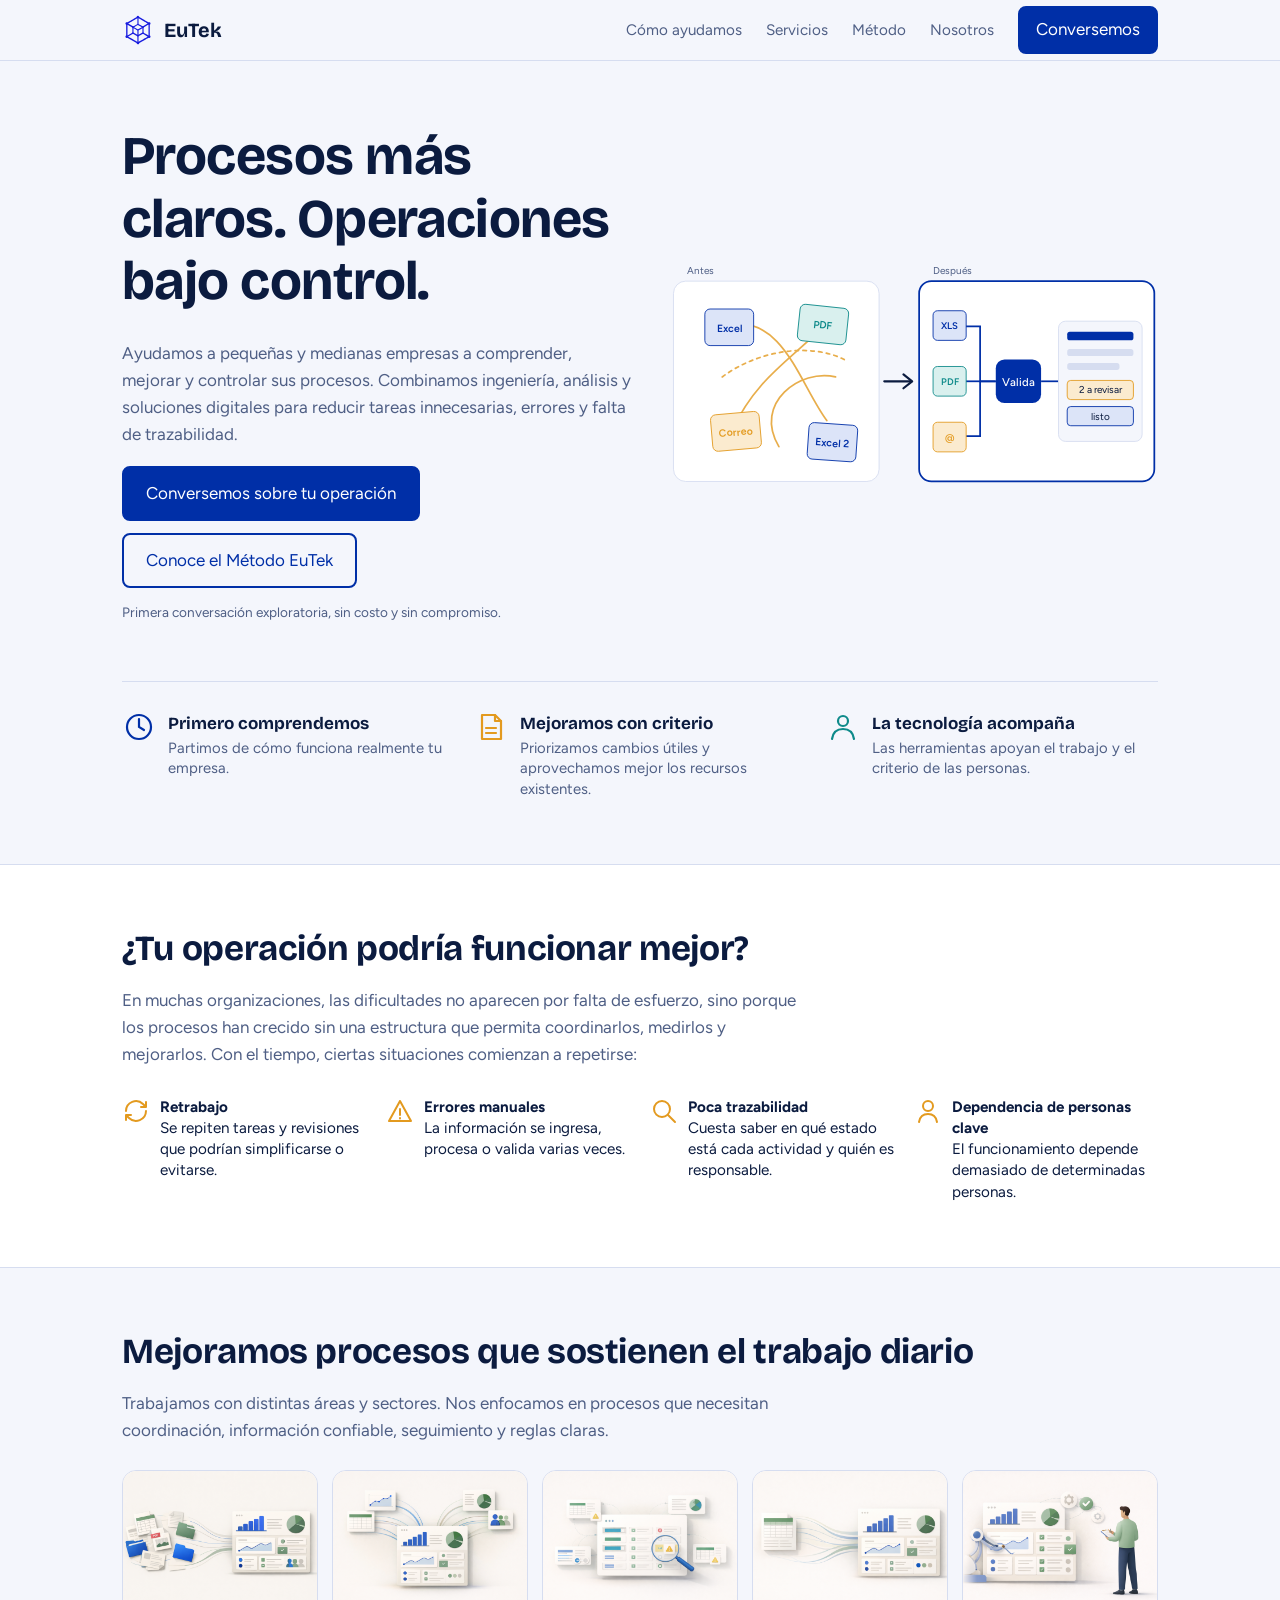
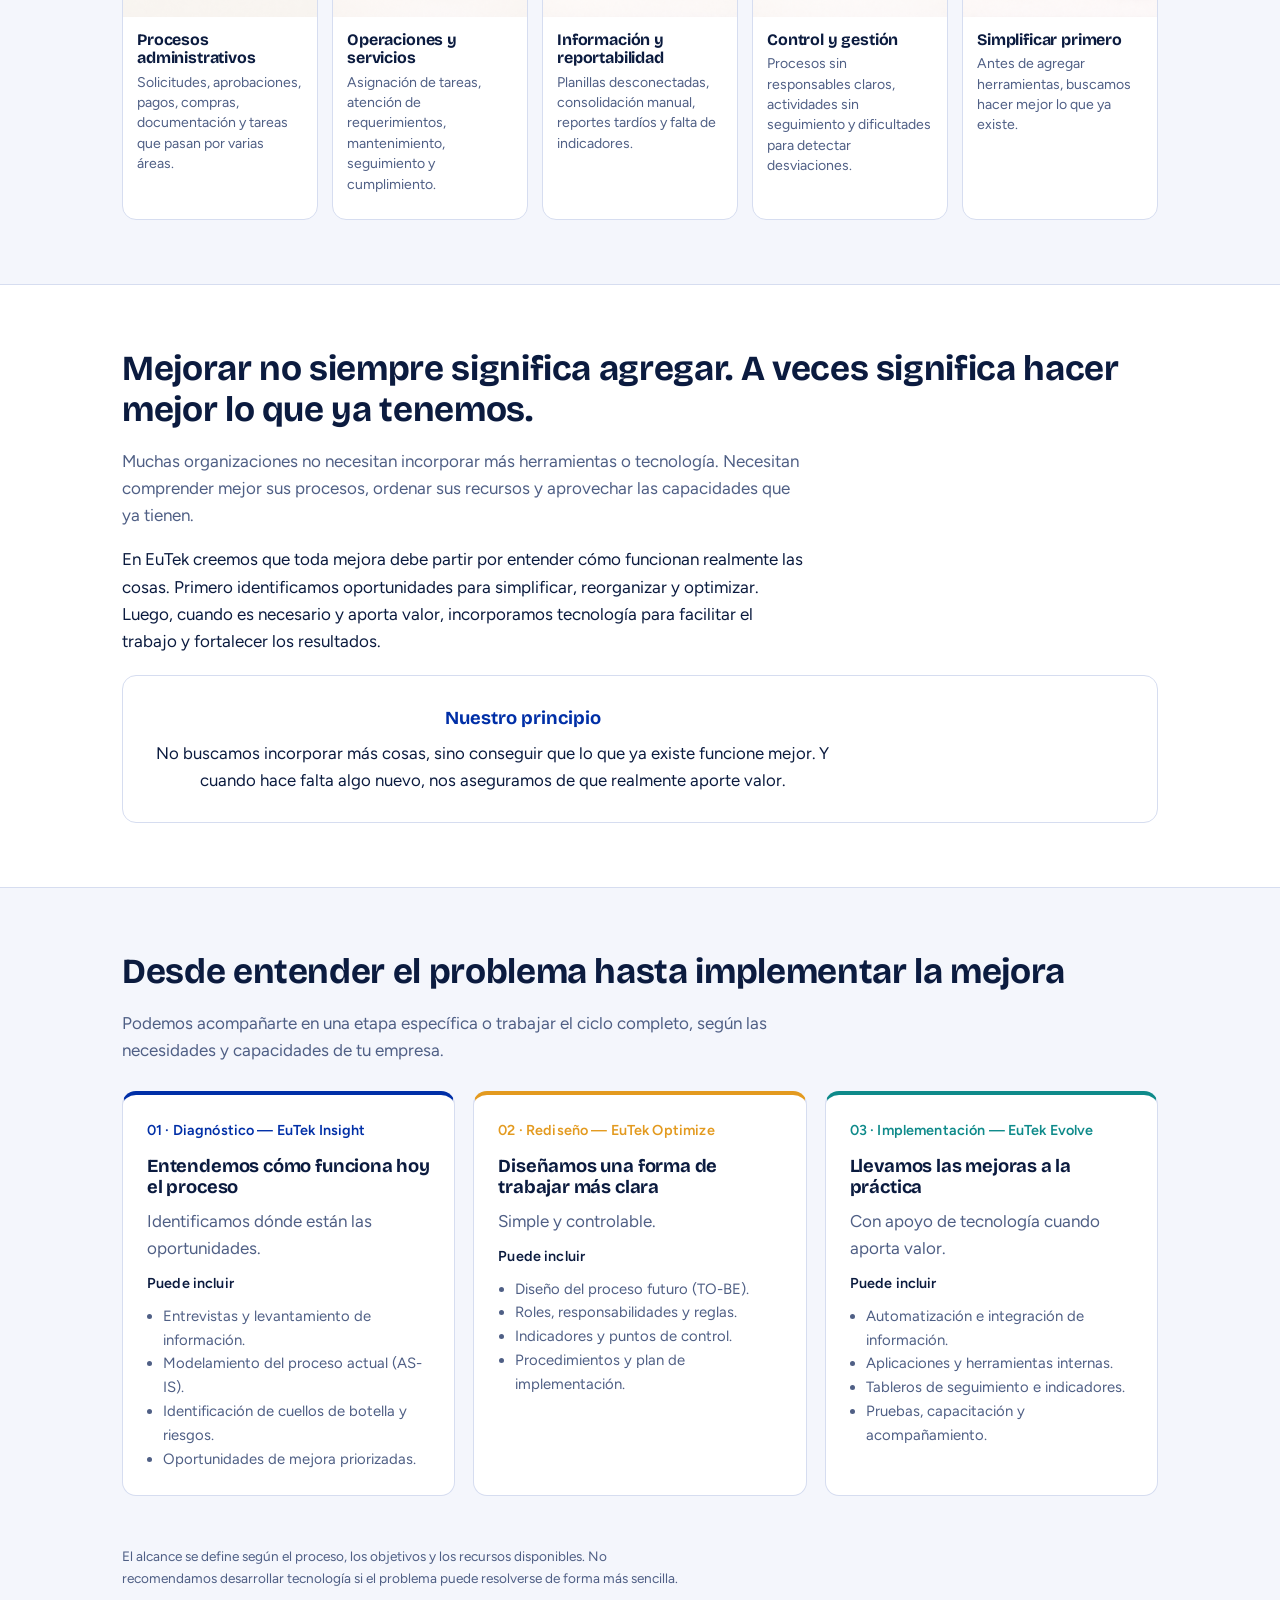
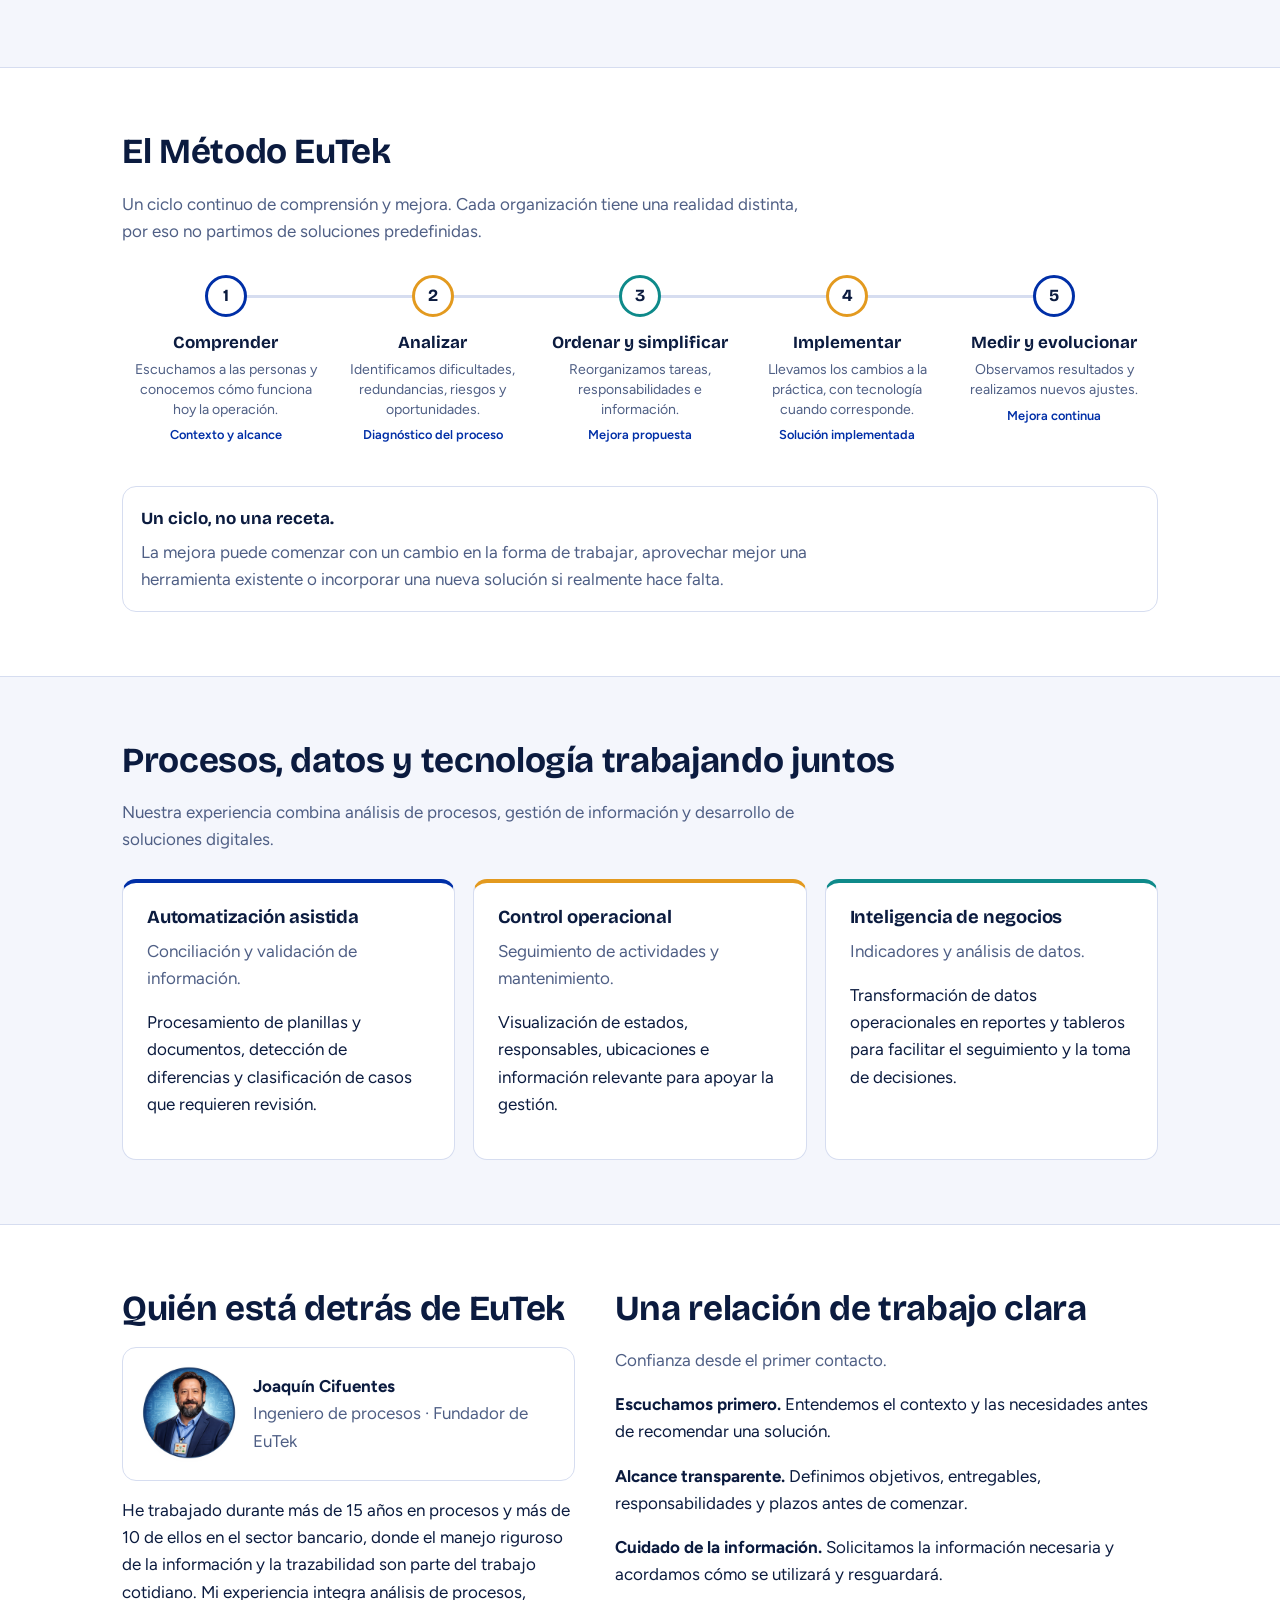
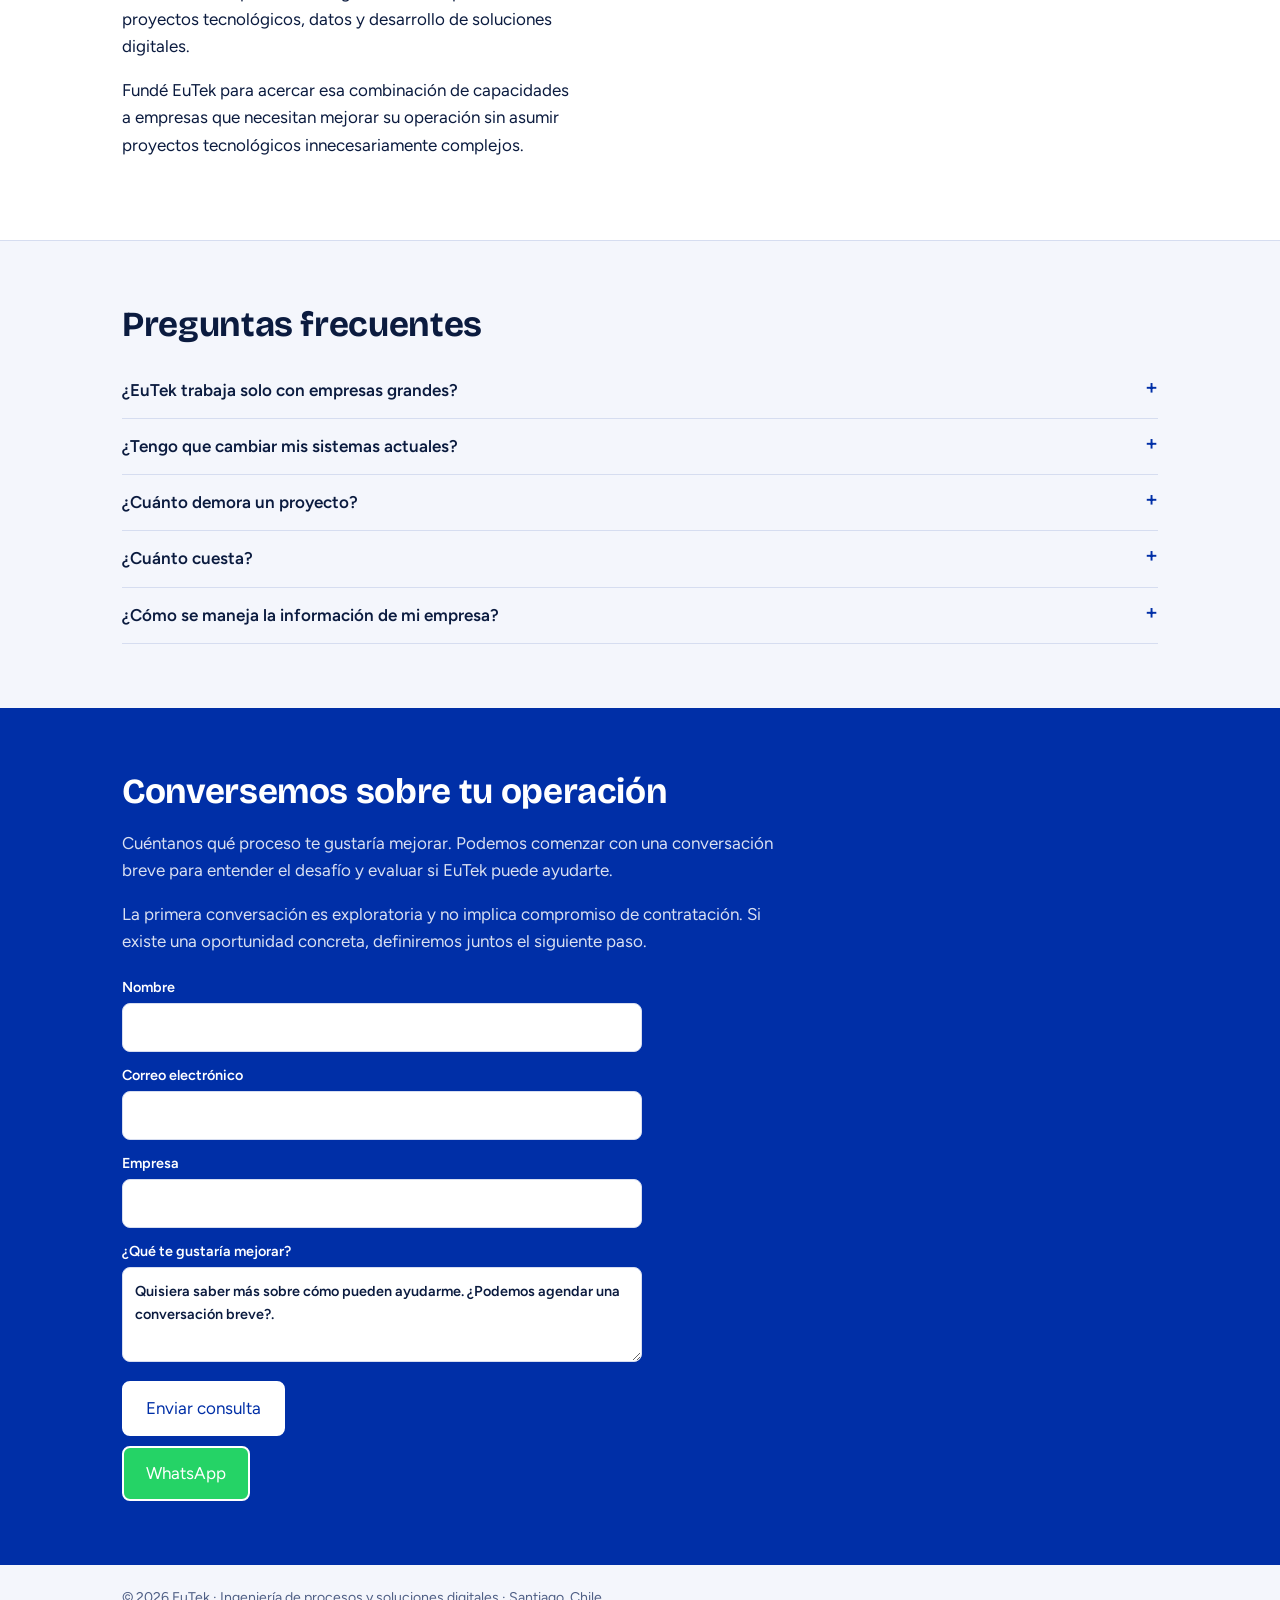
==== commit caceb614: "agregando formulario wassap" ====
--- a/index.html
+++ b/index.html
@@ -235,14 +235,55 @@
   <h2>Conversemos sobre tu operación</h2>
   <p class="sub">Cuéntanos qué proceso te gustaría mejorar. Podemos comenzar con una conversación breve para entender el desafío y evaluar si EuTek puede ayudarte.</p>
   <p class="sub">La primera conversación es exploratoria y no implica compromiso de contratación. Si existe una oportunidad concreta, definiremos juntos el siguiente paso.</p>
-  <form onsubmit="return false">
-    <label>Nombre<input type="text" autocomplete="name" required></label>
-    <label>Correo electrónico<input type="email" autocomplete="email" required></label>
-    <label>Empresa<input type="text" autocomplete="organization"></label>
-    <label>¿Qué te gustaría mejorar?<textarea rows="3" required></textarea></label>
+  
+ 
+  <form id="form-contacto" action="https://api.web3forms.com/submit" method="POST">
+    <!-- Clave de acceso de Web3Forms -->
+    <input type="hidden" name="access_key" value="f157095c-a6e3-41fd-b85d-30fafe979a3c">
+
+    <!-- Campos del formulario -->
+    <label>Nombre<input type="text" name="name" id="campo-nombre" autocomplete="name" required></label>
+    <label>Correo electrónico<input type="email" name="email" autocomplete="email" required></label>
+    <label>Empresa<input type="text" name="empresa" id="campo-empresa" autocomplete="organization"></label>
+    <label>¿Qué te gustaría mejorar?<textarea name="mensaje" id="campo-mensaje" rows="3" required>Quisiera saber más sobre cómo pueden ayudarme. ¿Podemos agendar una conversación breve?.</textarea></label>
+
+
+
+    <!-- Configuración de Web3Forms -->
+    <input type="hidden" name="subject" value="Nueva consulta desde EuTek.cl">
+    <input type="hidden" name="from_name" value="Formulario EuTek">
+    <input type="checkbox" name="botcheck" class="hidden" style="display: none;">
+
+    <!-- Botón de envío por correo -->
     <button class="btn" type="submit">Enviar consulta</button>
   </form>
-  <p class="note" style="color:#fff;opacity:.8">También puedes coordinar una conversación directamente con Joaquín.</p>
+
+  <!-- Botón de WhatsApp (fuera del form para que no dispare el envío) -->
+  <button type="button" id="btn-whatsapp" class="btn" style="background:#25D366; color:white; margin-top:10px;">
+    WhatsApp
+  </button>
+
+  <script>
+    document.getElementById('btn-whatsapp').addEventListener('click', function () {
+      // 1. Capturar los valores del formulario
+      const nombre   = document.getElementById('campo-nombre').value.trim()   || 'Sin nombre';
+      const empresa  = document.getElementById('campo-empresa').value.trim()  || 'Sin empresa';
+      const mensaje  = document.getElementById('campo-mensaje').value.trim()  || 'Sin mensaje';
+
+      // 2. Construir el texto del mensaje
+      const texto = `Hola EuTek, soy ${nombre} de ${empresa}. ${mensaje}`;
+
+      // 3. Armar la URL de WhatsApp 
+      const numero = '56991564261';
+      const url = `https://wa.me/${numero}?text=${encodeURIComponent(texto)}`;
+
+      // 4. Abrir WhatsApp en una nueva pestaña/ventana
+      window.open(url, '_blank');
+    });
+  </script>
+  
+  
+  
 </div></section>
 
 <footer><div class="wrap">© 2026 EuTek · Ingeniería de procesos y soluciones digitales · Santiago, Chile</div></footer>
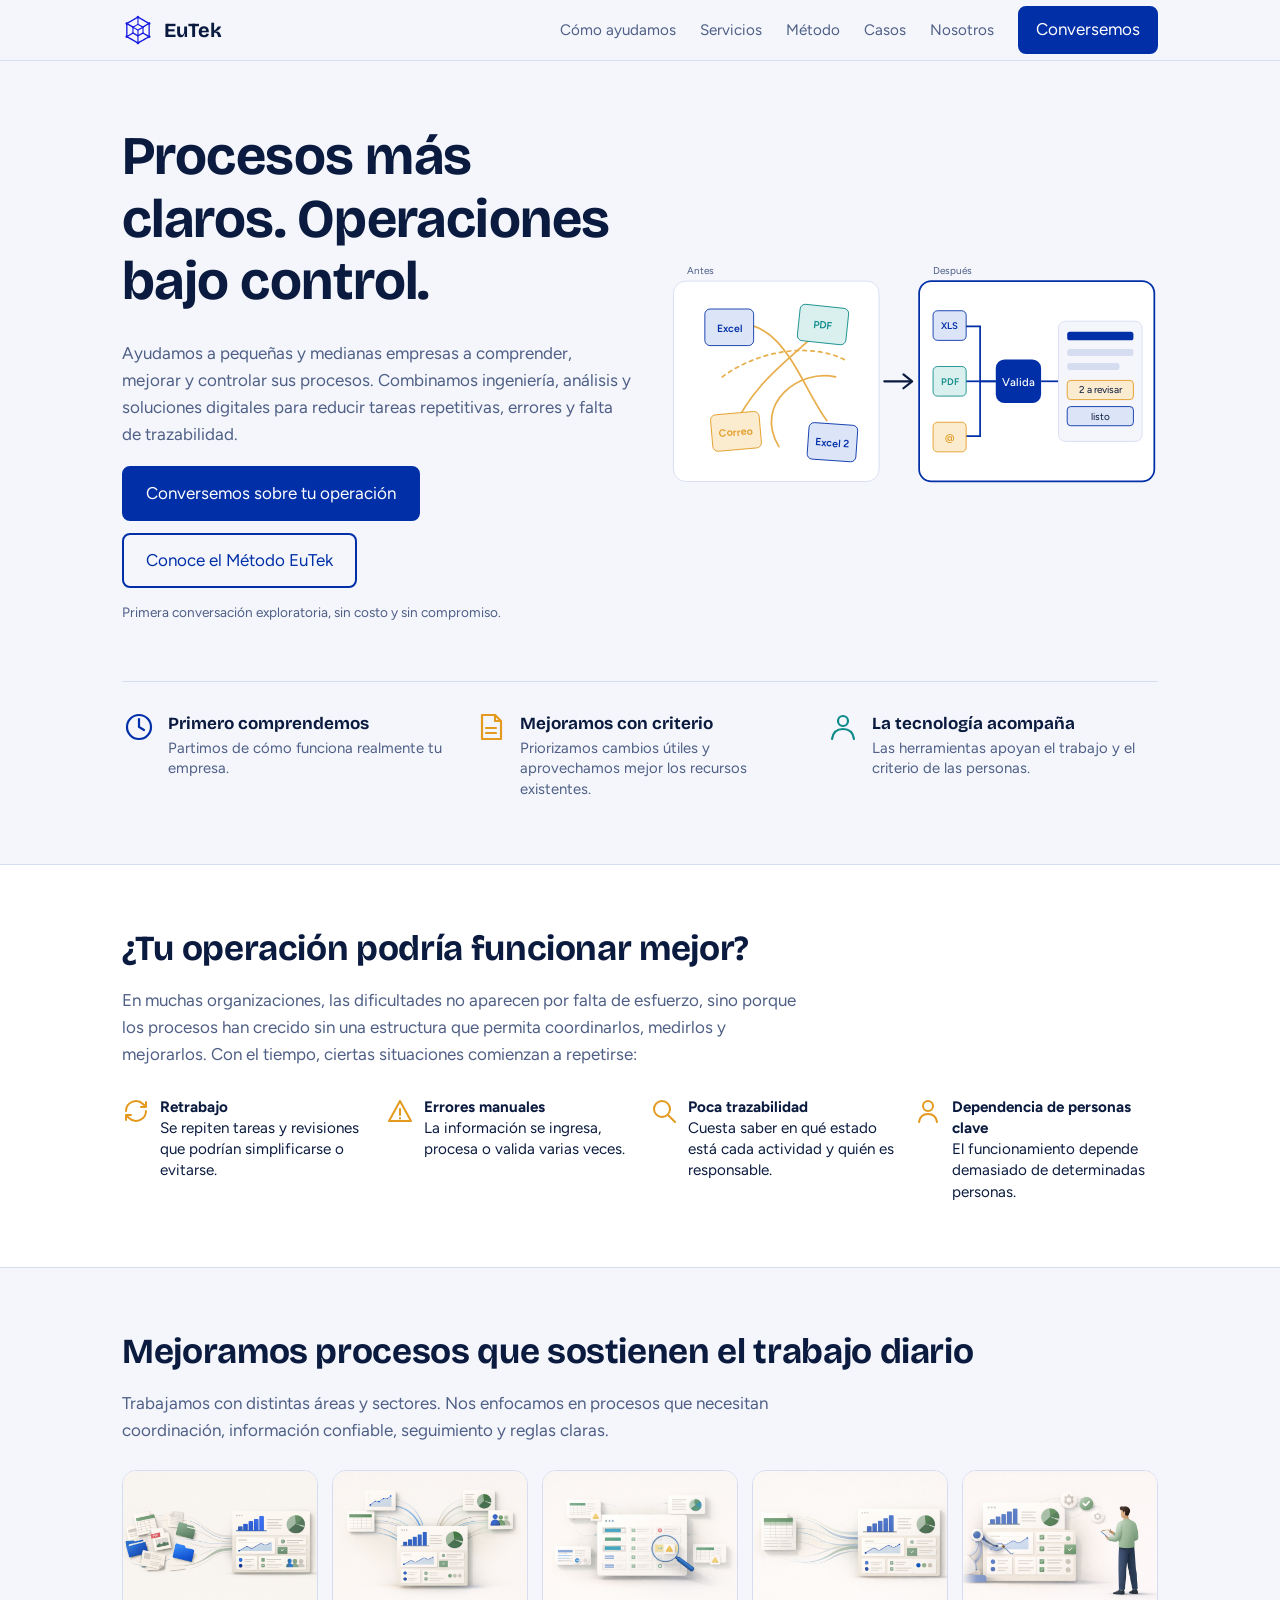
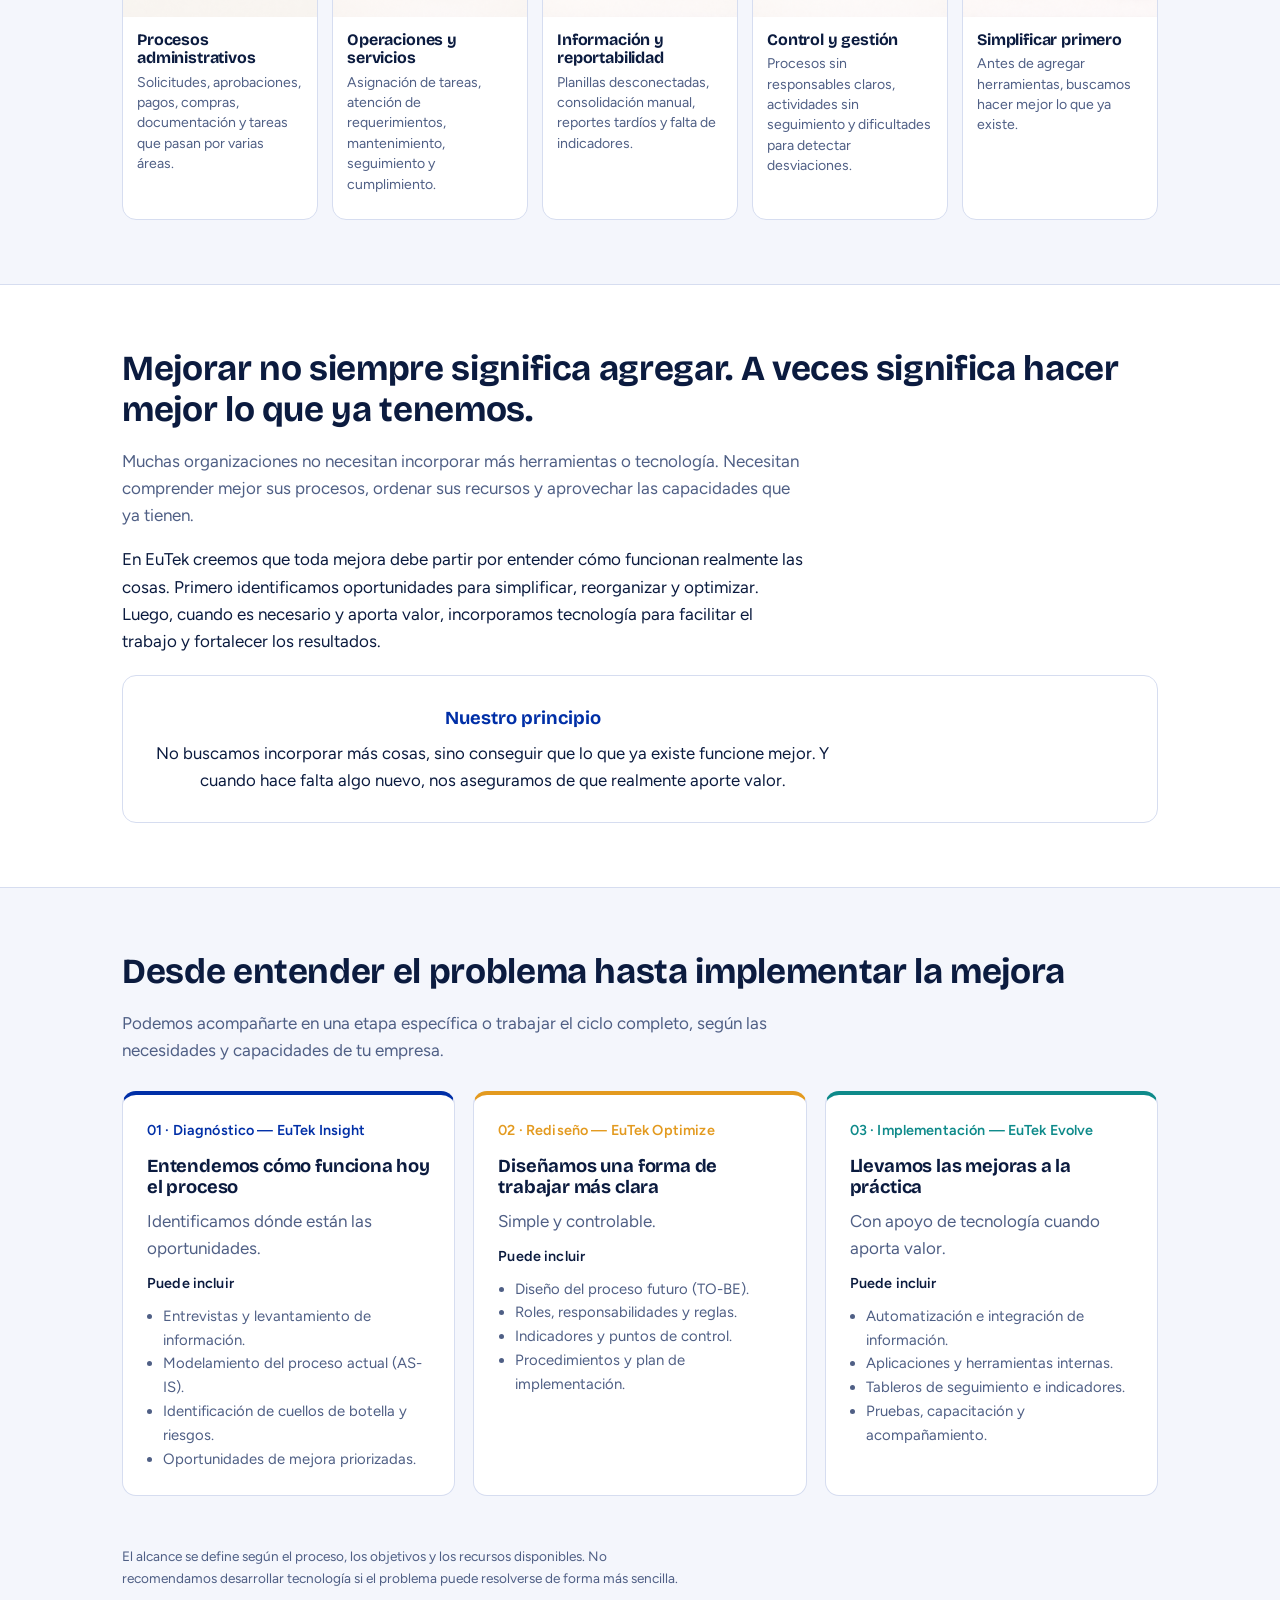
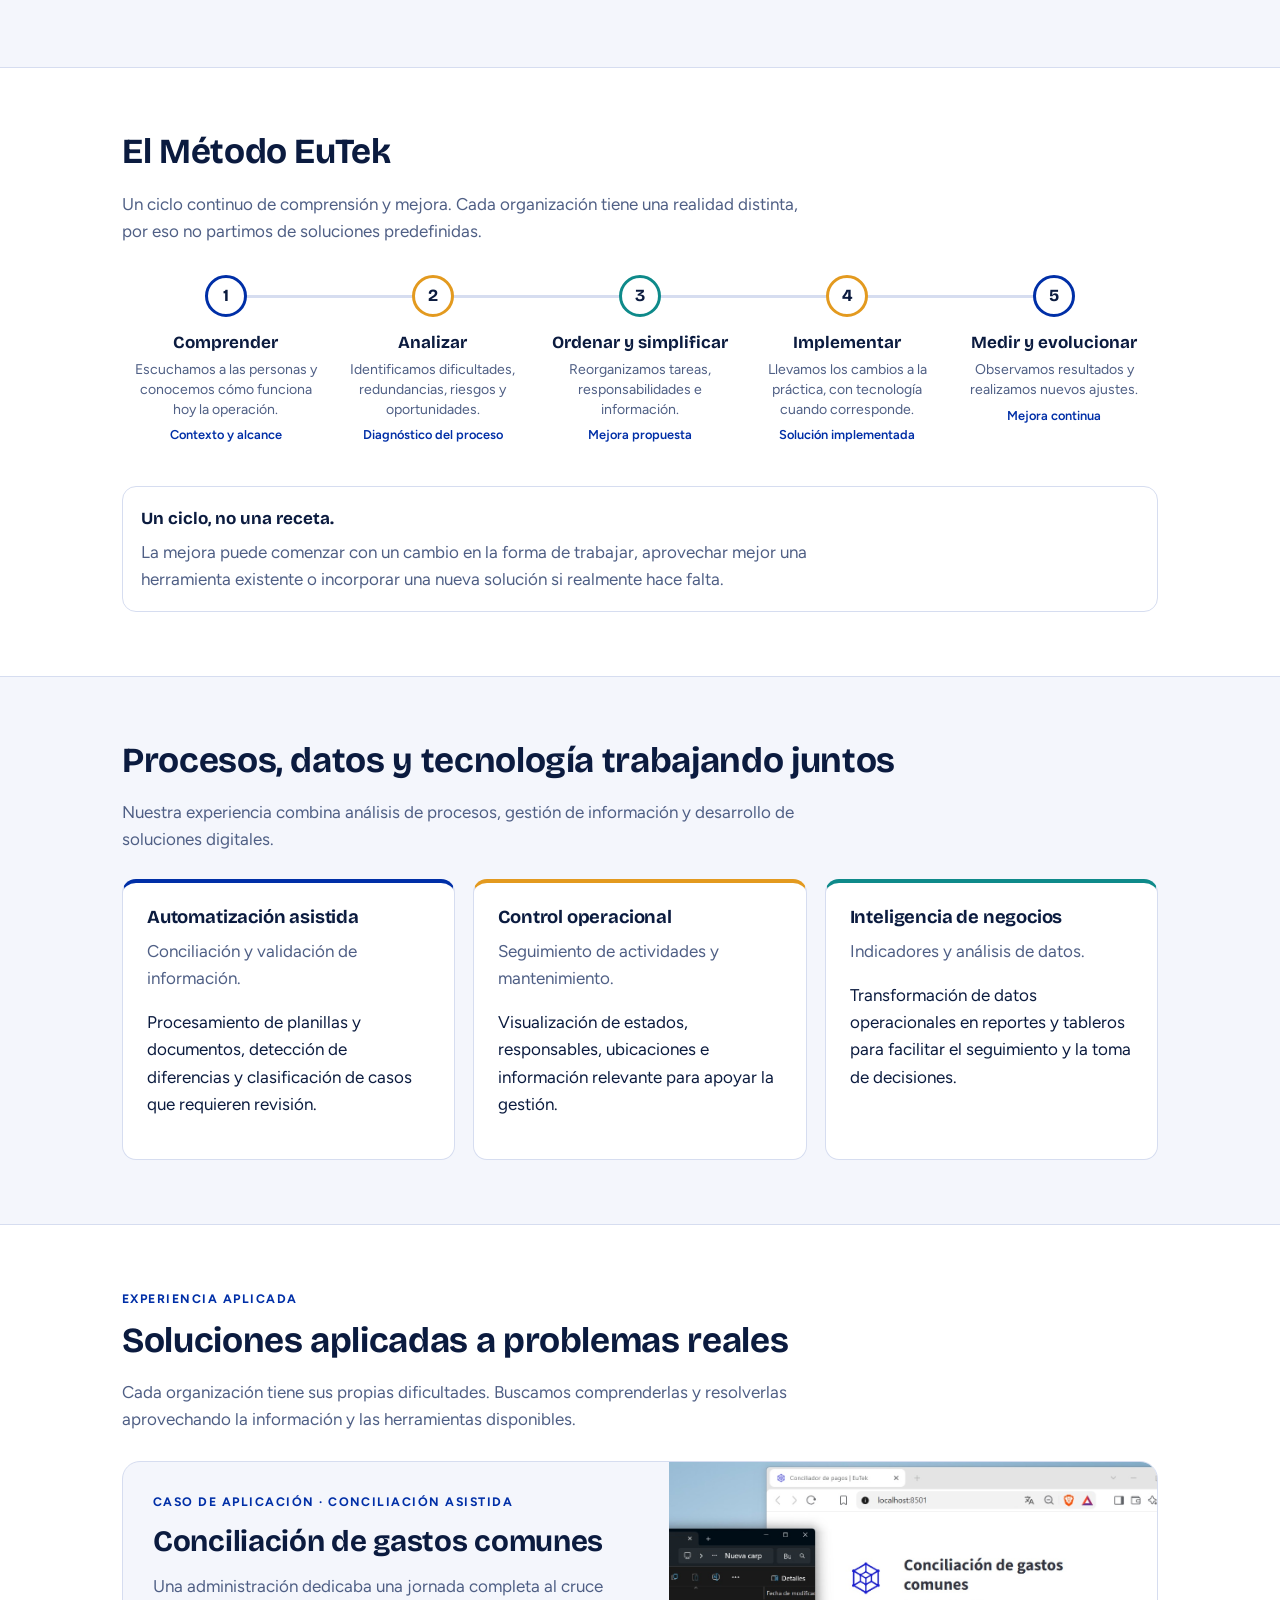
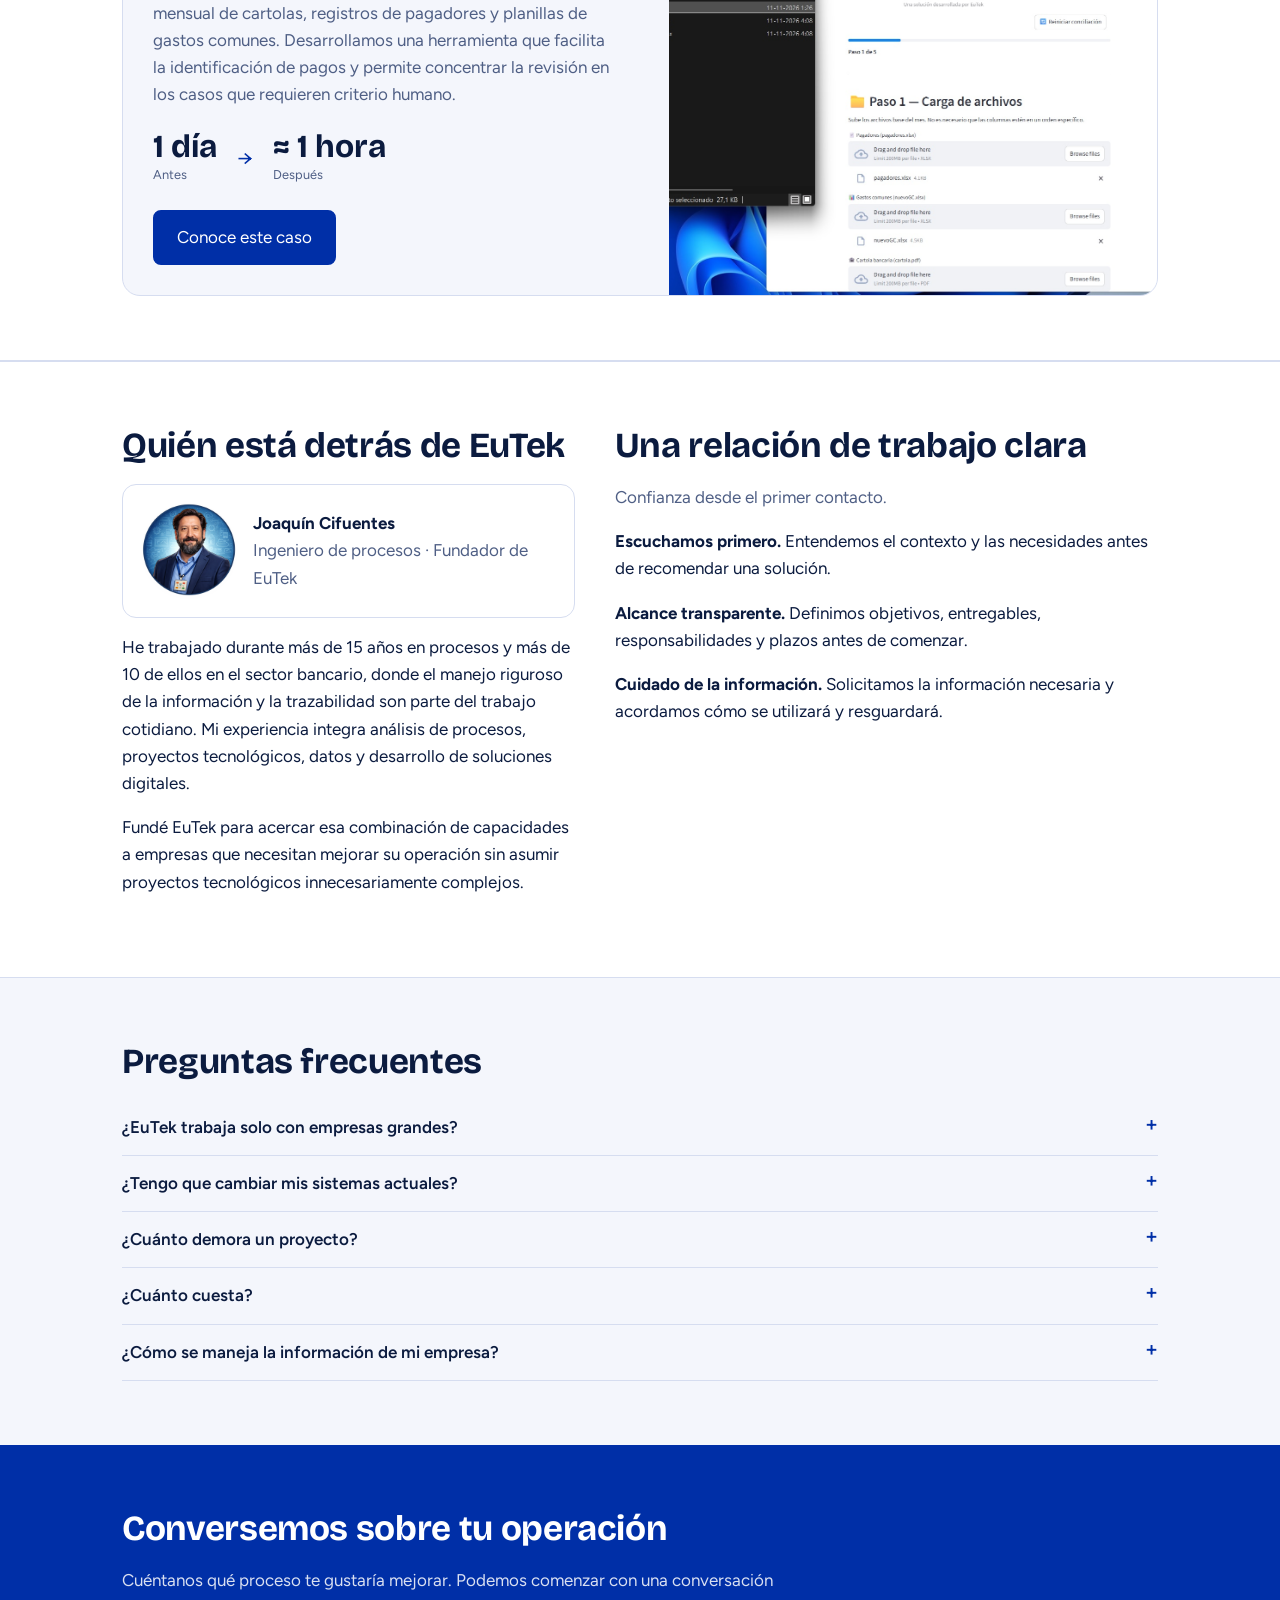
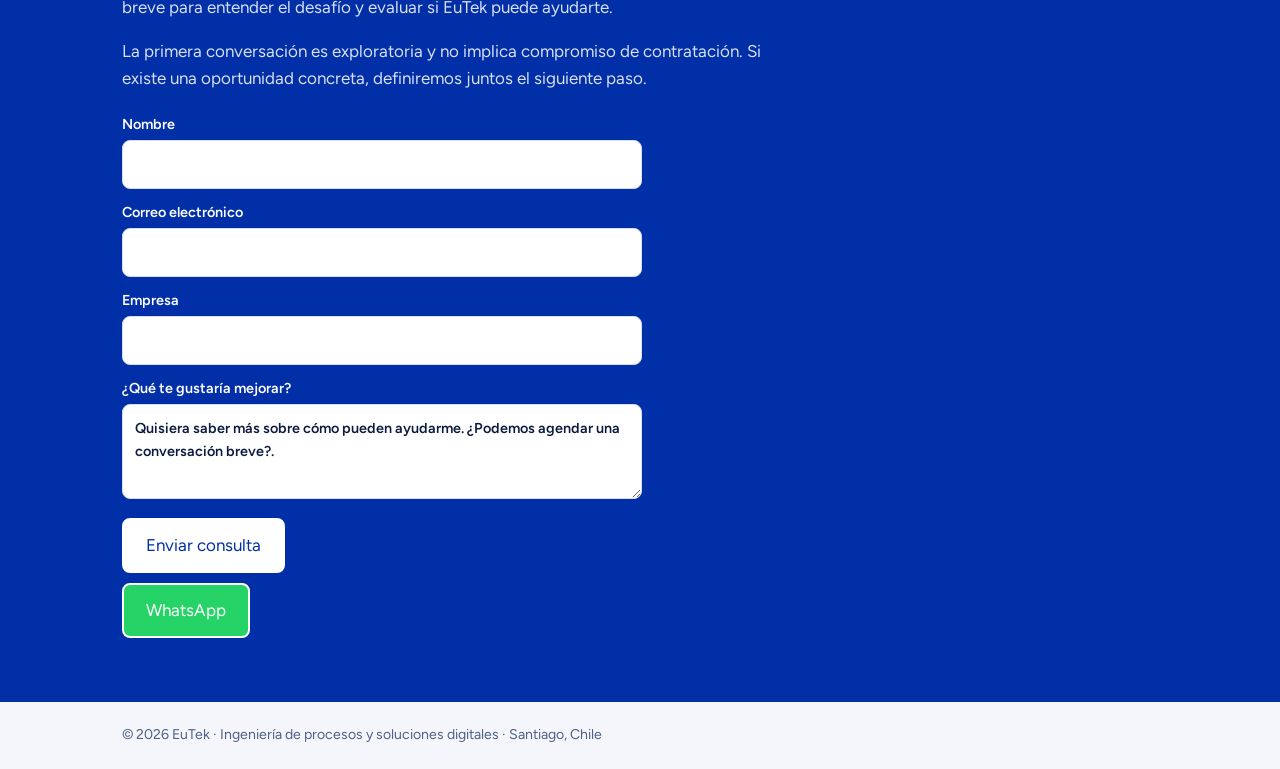
==== commit fbce1d1a: "agrega pagina con caso de exito" ====
--- a/index.html
+++ b/index.html
@@ -20,6 +20,7 @@
     <a href="#ayuda">Cómo ayudamos</a>
     <a href="#servicios">Servicios</a>
     <a href="#metodo">Método</a>
+    <a href="#casos">Casos</a>
     <a href="#nosotros">Nosotros</a>
     <a class="btn" href="#contacto" style="margin-left:20px;padding:8px 16px;color:var(--on-brand)">Conversemos</a>
   </nav>
@@ -30,7 +31,7 @@
   <div class="hero">
     <div>
       <h1>Procesos más claros. Operaciones bajo control.</h1>
-      <p class="sub">Ayudamos a pequeñas y medianas empresas a comprender, mejorar y controlar sus procesos. Combinamos ingeniería, análisis y soluciones digitales para reducir tareas innecesarias, errores y falta de trazabilidad.</p>
+      <p class="sub">Ayudamos a pequeñas y medianas empresas a comprender, mejorar y controlar sus procesos. Combinamos ingeniería, análisis y soluciones digitales para reducir tareas repetitivas, errores y falta de trazabilidad.</p>
       <div class="ctas">
         <a class="btn" href="#contacto">Conversemos sobre tu operación</a>
         <a class="btn alt" href="#metodo">Conoce el Método EuTek</a>
@@ -200,7 +201,26 @@
   </div>
 </div></section>
 
-<!-- 8. QUIÉN ESTÁ DETRÁS -->
+<!-- 8. CASOS DE APLICACIÓN -->
+<section id="casos" class="casos-section"><div class="wrap">
+  <p class="eyebrow">Experiencia aplicada</p>
+  <h2>Soluciones aplicadas a problemas reales</h2>
+  <p class="sub">Cada organización tiene sus propias dificultades. Buscamos comprenderlas y resolverlas aprovechando la información y las herramientas disponibles.</p>
+  <article class="case-feature">
+    <div class="case-feature__copy">
+      <p class="eyebrow">Caso de aplicación · Conciliación asistida</p>
+      <h3>Conciliación de gastos comunes</h3>
+      <p>Una administración dedicaba una jornada completa al cruce mensual de cartolas, registros de pagadores y planillas de gastos comunes. Desarrollamos una herramienta que facilita la identificación de pagos y permite concentrar la revisión en los casos que requieren criterio humano.</p>
+      <div class="case-metric-inline" aria-label="Tiempo de trabajo: antes un día, después aproximadamente una hora"><span><b>1 día</b><small>Antes</small></span><span class="case-metric-arrow" aria-hidden="true">→</span><span><b>≈ 1 hora</b><small>Después</small></span></div>
+      <a class="btn" href="casos/conciliacion-gastos-comunes/index.html">Conoce este caso</a>
+    </div>
+    <a class="case-feature__image" href="casos/conciliacion-gastos-comunes/index.html" aria-label="Ver el caso de conciliación de gastos comunes">
+      <img src="img/casos/conciliador-carga.jpg" alt="Aplicación EuTek durante la carga de cartola y planillas ficticias" loading="lazy" width="1526" height="1007">
+    </a>
+  </article>
+</div></section>
+
+<!-- 9. QUIÉN ESTÁ DETRÁS -->
 <section id="nosotros" style="background:var(--surface);border-block:1px solid var(--line)"><div class="wrap two">
   <div>
     <h2>Quién está detrás de EuTek</h2>
--- a/styles.css
+++ b/styles.css
@@ -230,4 +230,43 @@
 .contact .btn:focus-visible{outline-color:#fff}
 
 /* --- Footer ------------------------------------------------------------- */
-footer{padding:22px 0;font-size:.88rem;color:var(--muted)}+footer{padding:22px 0;font-size:.88rem;color:var(--muted)}
+/* --- Casos EuTek | Componentes compartidos ------------------------------- */
+.eyebrow{font-size:.77rem;text-transform:uppercase;letter-spacing:.12em;font-weight:700;color:var(--auto);margin-bottom:12px}
+.casos-section{background:var(--surface);border-block:1px solid var(--line)}
+.case-feature{display:grid;grid-template-columns:1.06fr 1fr;gap:28px;align-items:center;margin-top:28px;background:var(--bg);border:1px solid var(--line);border-radius:18px;overflow:hidden}
+.case-feature__copy{padding:30px}
+.case-feature__copy h3{font-size:clamp(1.35rem,2.6vw,1.85rem)}
+.case-feature__copy p:not(.eyebrow){color:var(--muted)}
+.case-feature__image{display:block;height:100%;min-height:320px;background:var(--auto-soft);overflow:hidden}
+.case-feature__image img{width:100%;height:100%;object-fit:cover;object-position:75% center;display:block;transition:transform .25s ease}
+.case-feature__image:hover img{transform:scale(1.025)}
+.case-metric-inline{display:flex;gap:20px;align-items:center;margin:20px 0 24px}
+.case-metric-inline span:not(.case-metric-arrow){display:flex;flex-direction:column;gap:0}
+.case-metric-inline b{font:700 clamp(1.5rem,3vw,2rem)/1.15 var(--head);color:var(--ink)}
+.case-metric-inline small{font-size:.8rem;color:var(--muted)}
+.case-metric-arrow{font-size:1.35rem;color:var(--auto)}
+.case-top{padding-top:44px;padding-bottom:48px}
+.case-back{display:inline-flex;align-items:center;gap:8px;font-size:.9rem;color:var(--auto);text-decoration:none;font-weight:600;margin-bottom:28px}
+.case-lead{font-size:1.14rem;color:var(--muted);max-width:66ch}
+.case-kpis{display:grid;grid-template-columns:1fr 1fr;gap:18px;margin:28px 0}
+.case-kpi{border:1px solid var(--line);border-radius:14px;background:var(--surface);padding:22px}
+.case-kpi strong{display:block;font:700 clamp(2rem,5vw,3.2rem)/1.1 var(--head);margin:6px 0;color:var(--ink)}
+.case-kpi--after{border-color:var(--auto);background:var(--auto-soft)}
+.case-kpi--after strong{color:var(--auto)}
+.case-content{max-width:860px;margin:auto}
+.case-content h2{margin-top:14px}
+.case-content ul{padding-left:1.4em;margin:10px 0 18px}
+.case-content li{margin-bottom:9px}
+.case-figure{margin:26px 0 40px}
+.case-figure img{display:block;width:100%;height:auto;border-radius:12px;border:1px solid var(--line);background:var(--surface)}
+.case-figure figcaption{color:var(--muted);font-size:.84rem;margin-top:10px}
+.case-callout{border-left:4px solid var(--auto);background:var(--auto-soft);padding:20px 22px;margin:26px 0;border-radius:0 10px 10px 0}
+.case-callout p:last-child{margin-bottom:0}
+.case-quote{font:700 clamp(1.4rem,3.3vw,2rem)/1.28 var(--head);max-width:28ch;margin:25px 0}
+.case-cta{background:var(--brand);color:var(--on-brand);padding:52px 0}
+.case-cta h2{color:var(--on-brand)}
+.case-cta p{max-width:65ch;opacity:.93}
+.case-cta .btn{background:var(--surface);color:#002FA7;border-color:var(--surface)}
+.case-note{font-size:.82rem;color:var(--muted);margin:12px 0}
+@media(max-width:820px){.case-feature{grid-template-columns:1fr}.case-feature__image{min-height:0;aspect-ratio:16/9}.case-feature__copy{padding:22px}.case-kpis{gap:10px}.case-kpi{padding:14px}}
